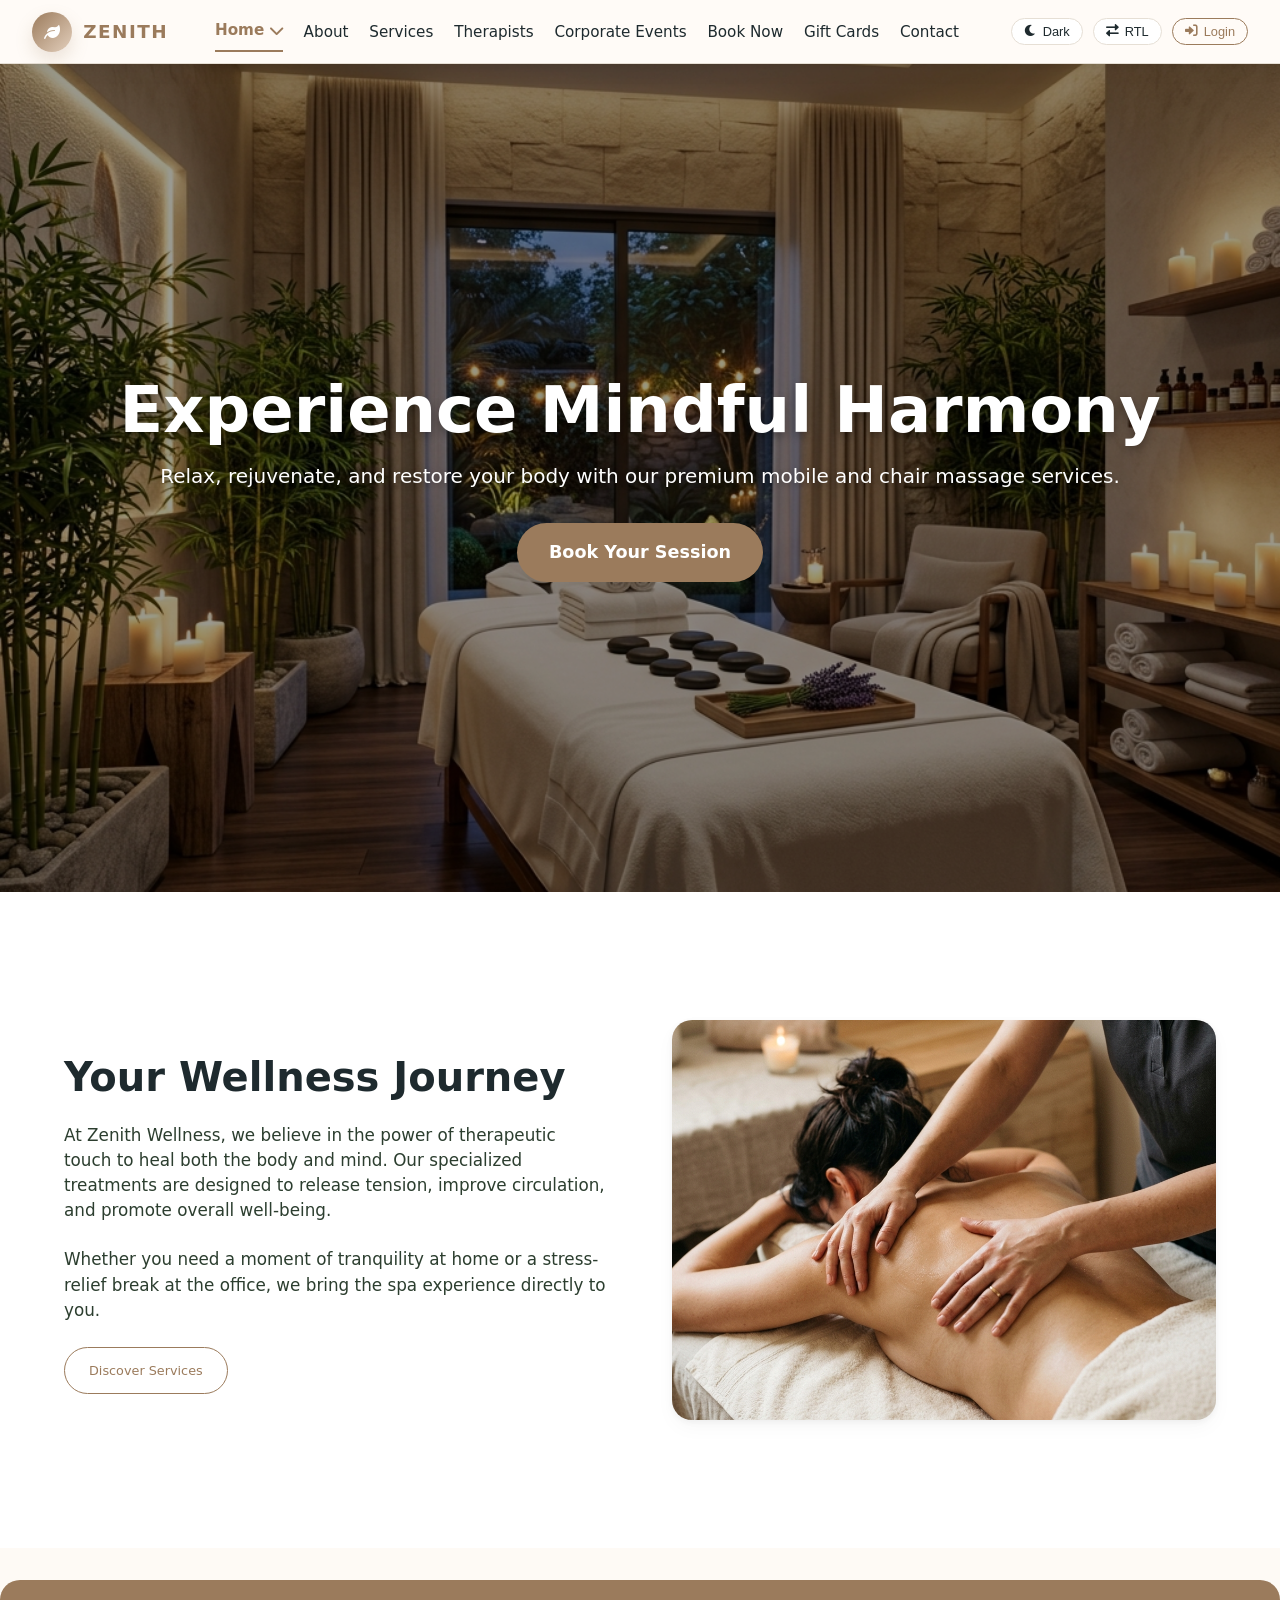
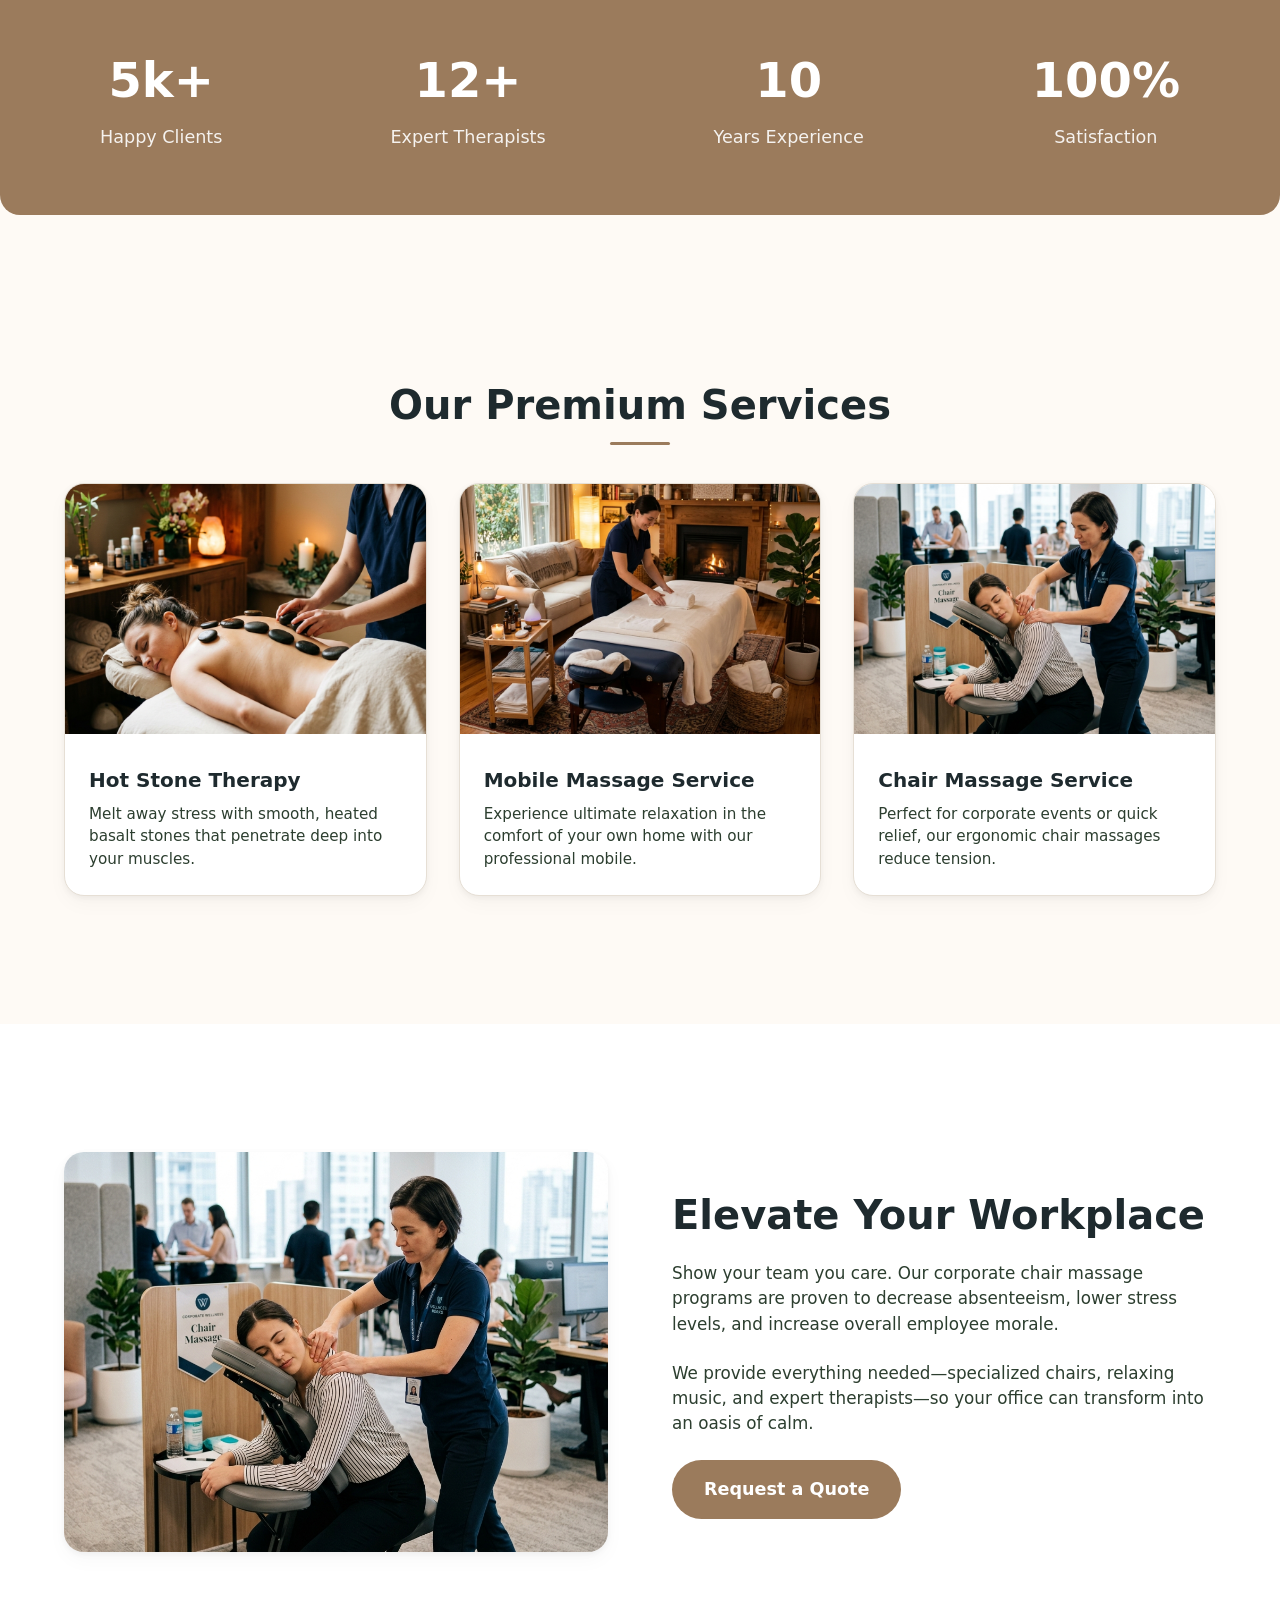
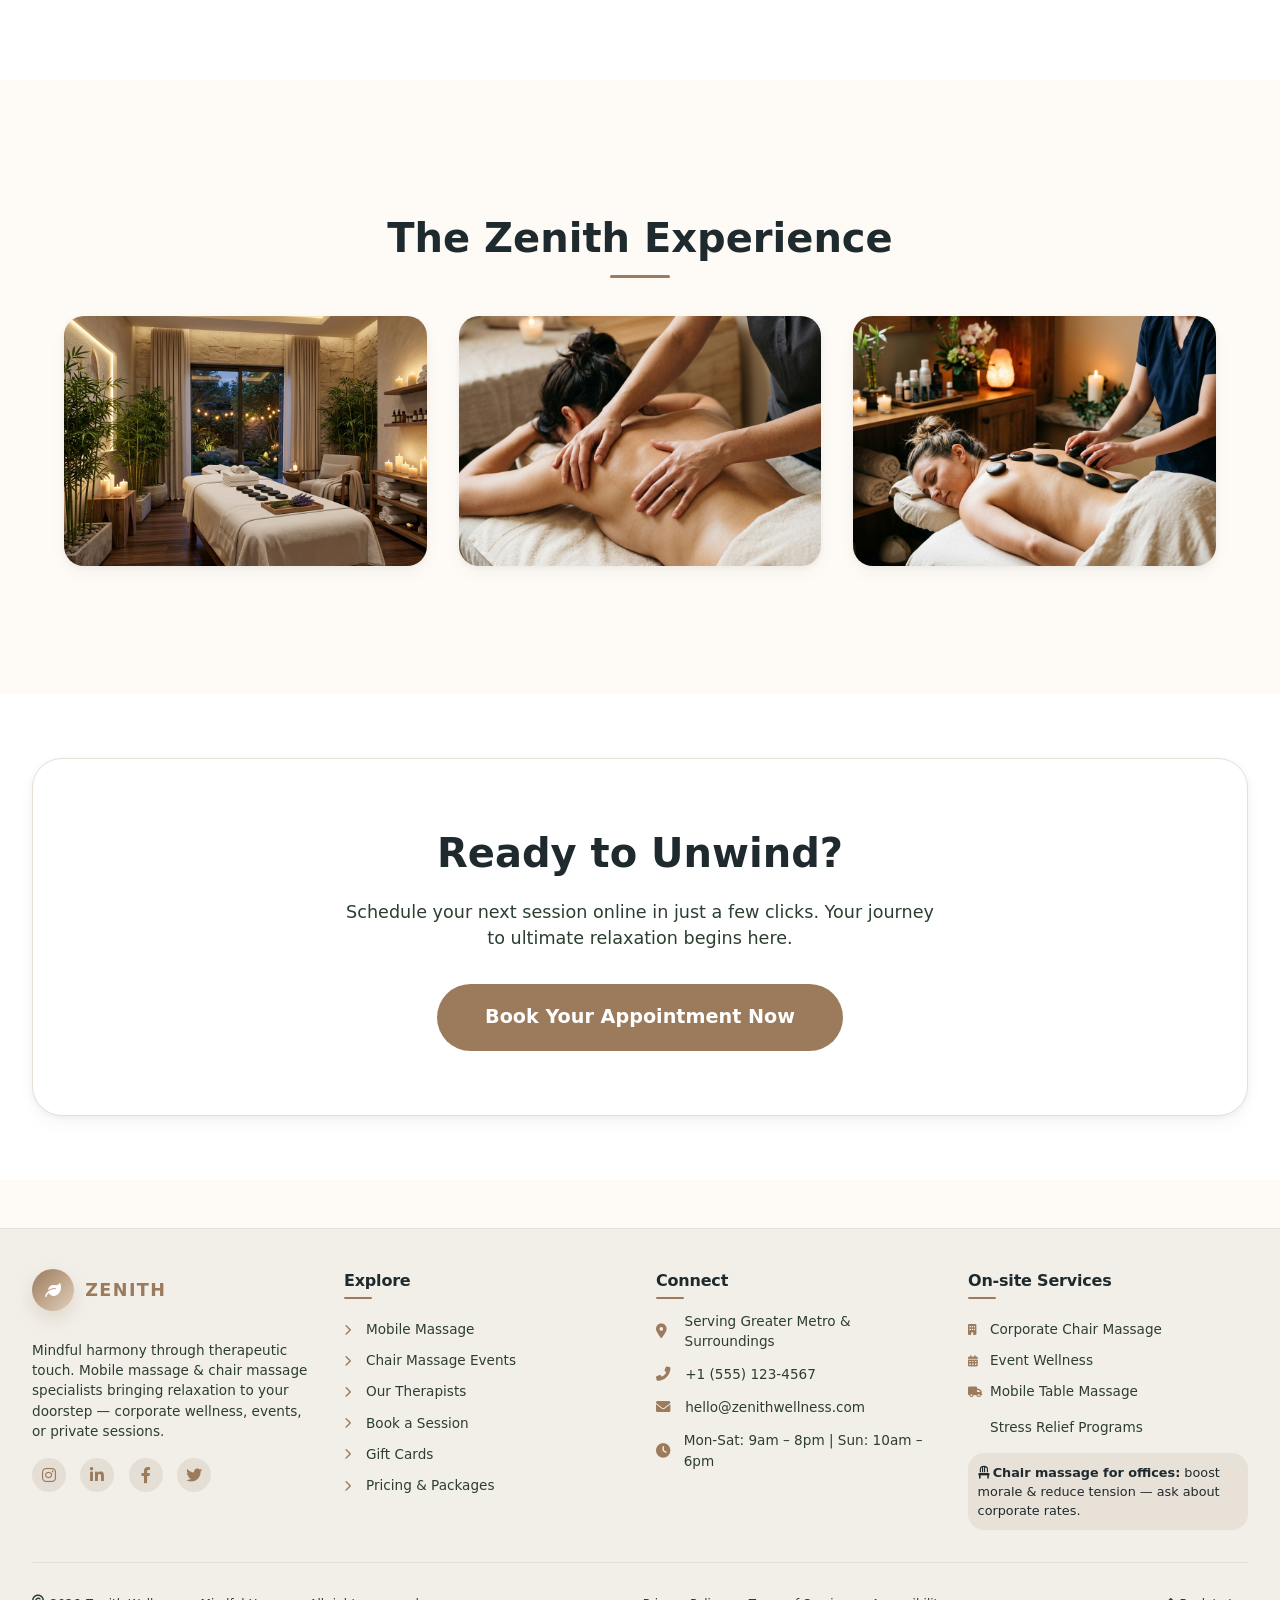
==== index.html @ 00523930 "First commit" ====
<!DOCTYPE html>
<html lang="en">
<head>
  <meta charset="UTF-8">
  <meta name="viewport" content="width=device-width, initial-scale=1.0, viewport-fit=cover">
  <title>Zenith Wellness | Mindful Harmony</title>
  <!-- Font Awesome 6 -->
  <link rel="stylesheet" href="fontawesome/fontawesome-free-6.0.0-web/css/all.min.css">
  <style>
    * {
      margin: 0;
      padding: 0;
      box-sizing: border-box;
      transition: background-color 0.2s ease, color 0.2s ease, border-color 0.2s ease;
    }

    /* LIGHT MODE (default) */
    :root {
      --bg-body: #fefaf5;
      --bg-surface: #ffffff;
      --bg-card: #ffffff;
      --text-primary: #1e2a2e;
      --text-secondary: #2c3e2f;
      --accent: #9b7b5c;
      --accent-light: #e3cfbc;
      --border: #e6dfd5;
      --shadow-sm: 0 8px 20px rgba(0, 0, 0, 0.03), 0 2px 6px rgba(0, 0, 0, 0.05);
      --accent-text: #ffffff;
      --navbar-bg: #fffbf7;
      --footer-bg: #f2efe9;
      --link-hover: #7f5e42;
      --active-link: #9b7b5c;
    }

    body.dark-mode {
      --bg-body: #000000;
      --bg-surface: #121212;
      --bg-card: #1e1e1e;
      --text-primary: #ffffff;
      --text-secondary: #cccccc;
      --accent: #e0b68b;
      --accent-light: #8e735b;
      --border: #3e3e3e;
      --accent-text: #121212;
      --navbar-bg: #0a0a0a;
      --footer-bg: #050505;
      --shadow-sm: 0 8px 20px rgba(0, 0, 0, 0.3);
      --link-hover: #f3cd9b;
      --active-link: #e0b68b;
    }

    body {
      font-family: 'Segoe UI', 'Inter', system-ui, -apple-system, BlinkMacSystemFont, sans-serif;
      background-color: var(--bg-body);
      color: var(--text-primary);
      line-height: 1.5;
      scroll-behavior: smooth;
      min-height: 100vh;
      display: flex;
      flex-direction: column;
    }

    /* STICKY NAVBAR - one line flex */
    .navbar {
      position: sticky;
      top: 0;
      z-index: 1000;
      background: var(--navbar-bg);
      box-shadow: var(--shadow-sm);
      border-bottom: 1px solid var(--border);
      padding: 0.7rem 2rem;
    }

    .nav-container {
      display: grid;
      grid-template-columns: auto 1fr auto;
      align-items: center;
      max-width: 1400px;
      margin: 0 auto;
      gap: 1rem;
      position: relative;
    }

    /* Logo area */
    .logo {
      font-size: 1.35rem;
      font-weight: 700;
      letter-spacing: -0.02em;
      color: var(--accent);
      text-decoration: none;
      display: inline-flex;
      align-items: center;
      gap: 0.7rem;
      white-space: nowrap;
      font-family: 'Segoe UI', 'Inter', system-ui, -apple-system, BlinkMacSystemFont, sans-serif;
    }

    .logo-mark {
      width: 40px;
      height: 40px;
      border-radius: 50%;
      display: grid;
      place-items: center;
      background: linear-gradient(135deg, var(--accent) 0%, var(--accent-light) 100%);
      color: var(--accent-text);
      font-size: 1rem;
      font-weight: 700;
      box-shadow: 0 8px 18px rgba(155, 123, 92, 0.2);
      flex-shrink: 0;
    }

    .logo-text {
      font-size: 1.15rem;
      font-weight: 700;
      text-transform: uppercase;
      letter-spacing: 0.08em;
    }

    /* Hamburger button (right side on mobile) */
    .hamburger {
      display: none;
      font-size: 1.8rem;
      background: none;
      border: none;
      cursor: pointer;
      color: var(--text-primary);
      order: 3;
      z-index: 1002;
    }

    /* Desktop navigation wrapper */
    .nav-menu {
      display: contents;
      align-items: center;
      gap: 1.2rem;
    }

    .nav-links {
      display: flex;
      gap: 1.3rem;
      list-style: none;
      align-items: center;
      flex-wrap: nowrap;
      justify-self: center;
    }

    .nav-links li {
      position: relative;
    }

    .nav-links li a {
      text-decoration: none;
      font-weight: 500;
      color: var(--text-primary);
      padding: 0.5rem 0;
      transition: color 0.2s, border-bottom 0.2s;
      font-size: 0.95rem;
      white-space: nowrap;
      position: relative;
    }

    .nav-link.dropdown-toggle {
      display: inline-flex;
      align-items: center;
      gap: 0.35rem;
      cursor: pointer;
    }

    .dropdown-menu {
      position: absolute;
      top: calc(100% + 0.35rem);
      left: 0;
      min-width: 10rem;
      background: var(--bg-surface);
      border: 1px solid var(--border);
      border-radius: 14px;
      box-shadow: var(--shadow-sm);
      padding: 0.45rem;
      display: none;
      flex-direction: column;
      gap: 0.25rem;
      z-index: 1001;
    }

    .dropdown-menu.show {
      display: flex;
    }

    .dropdown-link {
      padding: 0.55rem 0.7rem;
      border-radius: 10px;
      color: var(--text-primary);
      font-size: 0.92rem;
      text-decoration: none;
      transition: background-color 0.2s ease, color 0.2s ease;
    }

    .dropdown-link:hover {
      background: var(--accent-light);
      color: var(--link-hover);
    }

    .nav-links li a:hover {
      color: var(--link-hover);
    }

    .nav-links li a.active {
      color: var(--active-link);
      border-bottom: 2px solid var(--active-link);
      font-weight: 600;
    }

    /* action buttons: Dark mode, RTL, Login (register removed) */
    .action-buttons {
      display: flex;
      align-items: center;
      gap: 10px;
      margin-left: 0.3rem;
      justify-self: end;
    }

    .icon-btn {
      background: var(--bg-surface);
      border: 1px solid var(--border);
      padding: 5px 12px;
      border-radius: 40px;
      cursor: pointer;
      display: inline-flex;
      align-items: center;
      gap: 6px;
      font-weight: 500;
      font-size: 0.8rem;
      color: var(--text-primary);
      transition: all 0.2s;
    }

    .icon-btn:hover {
      background: var(--accent-light);
      border-color: var(--accent);
      color: #1e2a2e;
    }

    .btn-outline {
      background: transparent;
      border: 1px solid var(--accent);
      padding: 5px 12px;
      border-radius: 40px;
      cursor: pointer;
      font-weight: 500;
      color: var(--accent);
      transition: all 0.2s;
      font-size: 0.8rem;
      display: inline-flex;
      align-items: center;
      gap: 6px;
    }

    .btn-outline:hover {
      background: var(--accent);
      color: var(--accent-text);
    }

    main {
      flex: 1;
    }

    /* ========== ENHANCED FOOTER STYLES (same color, font, variables) ========== */
    .site-footer {
      background: var(--footer-bg);
      border-top: 1px solid var(--border);
      margin-top: 3rem;
      font-size: 0.9rem;
    }

    .footer-container {
      max-width: 1300px;
      margin: 0 auto;
      padding: 2.5rem 2rem 1.2rem 2rem;
    }

    .footer-grid {
      display: grid;
      grid-template-columns: repeat(4, 1fr);
      gap: 2rem;
      margin-bottom: 2rem;
      border-bottom: 1px solid var(--border);
      padding-bottom: 2rem;
    }

    /* Brand column (logo identical to navbar) */
    .footer-brand .footer-logo {
      display: inline-flex;
      align-items: center;
      gap: 0.7rem;
      margin-bottom: 1rem;
      text-decoration: none;
    }

    .footer-brand .logo-mark {
      width: 42px;
      height: 42px;
      font-size: 1rem;
    }

    .footer-brand .logo-text {
      font-size: 1.1rem;
      font-weight: 700;
      text-transform: uppercase;
      letter-spacing: 0.08em;
      color: var(--accent);
    }

    .footer-description {
      color: var(--text-secondary);
      font-size: 0.85rem;
      line-height: 1.5;
      margin: 0.8rem 0 1rem 0;
    }

    .footer-heading {
      font-weight: 600;
      font-size: 1rem;
      margin-bottom: 1.1rem;
      letter-spacing: -0.2px;
      color: var(--text-primary);
      position: relative;
      display: inline-block;
    }

    .footer-heading:after {
      content: '';
      position: absolute;
      bottom: -6px;
      left: 0;
      width: 28px;
      height: 2px;
      background: var(--accent);
      border-radius: 2px;
    }

    .footer-links-list {
      list-style: none;
      margin-top: 0.5rem;
    }

    .footer-links-list li {
      margin-bottom: 0.6rem;
    }

    .footer-links-list a {
      color: var(--text-secondary);
      text-decoration: none;
      transition: all 0.2s ease;
      font-size: 0.85rem;
      display: inline-flex;
      align-items: center;
      gap: 6px;
    }

    .footer-links-list a i {
      font-size: 0.7rem;
      width: 1rem;
      color: var(--accent);
    }

    .footer-links-list a:hover {
      color: var(--link-hover);
      transform: translateX(3px);
    }

    .contact-info-item {
      display: flex;
      align-items: center;
      gap: 10px;
      margin-bottom: 0.8rem;
      font-size: 0.85rem;
      color: var(--text-secondary);
    }

    .contact-info-item i {
      width: 1.2rem;
      color: var(--accent);
      font-size: 0.9rem;
    }

    .contact-info-item a {
      color: var(--text-secondary);
      text-decoration: none;
    }

    .contact-info-item a:hover {
      color: var(--link-hover);
      text-decoration: underline;
    }

    .social-links-footer {
      display: flex;
      gap: 0.9rem;
      margin-top: 1rem;
    }

    .social-links-footer a {
      background: rgba(155, 123, 92, 0.15);
      width: 34px;
      height: 34px;
      border-radius: 50%;
      display: inline-flex;
      align-items: center;
      justify-content: center;
      color: var(--accent);
      font-size: 1rem;
      transition: all 0.25s;
      text-decoration: none;
    }

    .social-links-footer a:hover {
      background: var(--accent);
      color: var(--accent-text);
      transform: translateY(-2px);
    }

    .footer-bottom {
      display: flex;
      flex-wrap: wrap;
      justify-content: space-between;
      align-items: center;
      gap: 1rem;
      font-size: 0.75rem;
      color: var(--text-secondary);
    }

    .footer-bottom .copyright {
      display: flex;
      gap: 5px;
      flex-wrap: wrap;
    }

    .footer-bottom .legal-links {
      display: flex;
      gap: 1.5rem;
    }

    .footer-bottom .legal-links a {
      color: var(--text-secondary);
      text-decoration: none;
    }

    .footer-bottom .legal-links a:hover {
      color: var(--link-hover);
      text-decoration: underline;
    }

    /* responsive */
    @media (max-width: 992px) {
      .footer-grid {
        grid-template-columns: repeat(2, 1fr);
        gap: 1.8rem;
      }
    }
    @media (max-width: 640px) {
      .footer-container {
        padding: 2rem 1.2rem 1rem;
      }
      .footer-grid {
        grid-template-columns: 1fr;
        gap: 2rem;
      }
      .footer-bottom {
        flex-direction: column;
        text-align: center;
        justify-content: center;
      }
      .legal-links {
        justify-content: center;
      }
    }

    /* RTL adjustments */
    html[dir="rtl"] .footer-heading:after {
      left: auto;
      right: 0;
    }
    html[dir="rtl"] .footer-links-list a i {
      transform: scaleX(-1);
    }
    html[dir="rtl"] .footer-links-list a:hover {
      transform: translateX(-3px);
    }

    /* Mobile navbar remains untouched */
    @media (max-width: 1024px) {
      .navbar {
        padding: 0.7rem 1.2rem;
      }
      .nav-container {
        display: flex;
        justify-content: space-between;
        flex-wrap: nowrap;
      }
      .hamburger {
        display: block;
      }
      .dropdown-menu {
        position: static;
        margin-top: 0.35rem;
        box-shadow: none;
        border-radius: 12px;
      }
      .nav-menu {
        display: flex;
        position: fixed;
        top: 72px;
        right: -100%;
        width: 78%;
        max-width: 340px;
        height: calc(100vh - 72px);
        background: var(--navbar-bg);
        backdrop-filter: blur(8px);
        flex-direction: column;
        align-items: stretch;
        justify-content: flex-start;
        padding: 2rem 1.8rem;
        transition: right 0.3s cubic-bezier(0.2, 0.9, 0.4, 1.1);
        box-shadow: -8px 0 28px rgba(0, 0, 0, 0.25);
        z-index: 999;
        border-left: 1px solid var(--border);
        gap: 2rem;
        overflow-y: auto;
      }
      .nav-menu.active {
        right: 0;
      }
      .nav-links {
        flex-direction: column;
        align-items: flex-start;
        width: 100%;
        gap: 1.4rem;
      }
      .nav-links li {
        width: 100%;
      }
      .nav-links li a {
        white-space: normal;
        font-size: 1.1rem;
        display: block;
        width: 100%;
        padding: 0.3rem 0;
      }
      .action-buttons {
        flex-direction: column;
        align-items: stretch;
        width: 100%;
        gap: 12px;
        margin-left: 0;
      }
      .action-buttons .icon-btn,
      .action-buttons .btn-outline {
        justify-content: center;
        width: 100%;
        text-align: center;
      }
    }

    /* Sections Common */
    .section {
      padding: 6rem 2rem;
      max-width: 1400px;
      margin: 0 auto;
    }
    .section-title {
      font-size: 2.5rem;
      font-weight: 700;
      color: var(--text-primary);
      text-align: center;
      margin-bottom: 3rem;
      position: relative;
    }
    .section-title::after {
      content: '';
      position: absolute;
      bottom: -10px;
      left: 50%;
      transform: translateX(-50%);
      width: 60px;
      height: 3px;
      background: var(--accent);
      border-radius: 3px;
    }
    .section-bg {
      background: var(--bg-surface);
    }
    .section-bg-alt {
      background: var(--bg-body);
    }

    /* Hero Section */
    .hero {
      position: relative;
      min-height: calc(100vh - 72px);
      display: flex;
      align-items: center;
      justify-content: center;
      background: url('images/new_hero_bg.png') center/cover no-repeat;
      text-align: center;
      padding: 2rem;
      color: #fff;
    }
    .hero::before {
      content: '';
      position: absolute;
      top: 0; left: 0; right: 0; bottom: 0;
      background: rgba(0, 0, 0, 0.4);
    }
    .hero-content {
      position: relative;
      z-index: 1;
      max-width: 800px;
    }
    .hero-title {
      font-size: 4rem;
      font-weight: 800;
      margin-bottom: 1rem;
      line-height: 1.1;
      text-shadow: 0 4px 10px rgba(0,0,0,0.3);
    }
    .hero-subtitle {
      font-size: 1.25rem;
      margin-bottom: 2rem;
      font-weight: 400;
      text-shadow: 0 2px 6px rgba(0,0,0,0.3);
    }
    .btn-primary {
      background: var(--accent);
      color: var(--accent-text);
      padding: 1rem 2rem;
      border-radius: 40px;
      font-weight: 600;
      text-decoration: none;
      font-size: 1.1rem;
      transition: all 0.3s;
      border: none;
      cursor: pointer;
      display: inline-block;
    }
    .btn-primary:hover {
      background: var(--link-hover);
      transform: translateY(-3px);
      box-shadow: 0 10px 20px rgba(0,0,0,0.15);
    }

    /* Features Grid */
    .features-grid {
      display: grid;
      grid-template-columns: repeat(auto-fit, minmax(300px, 1fr));
      gap: 2rem;
    }
    .feature-card {
      background: var(--bg-card);
      border: 1px solid var(--border);
      border-radius: 20px;
      overflow: hidden;
      box-shadow: var(--shadow-sm);
      transition: transform 0.3s, box-shadow 0.3s;
    }
    .feature-card:hover {
      transform: translateY(-10px);
      box-shadow: 0 15px 30px rgba(0,0,0,0.1);
    }
    .feature-img {
      width: 100%;
      height: 250px;
      object-fit: cover;
    }
    .feature-content {
      padding: 1.5rem;
    }
    .feature-title {
      font-size: 1.25rem;
      margin-bottom: 0.5rem;
      color: var(--text-primary);
    }
    .feature-desc {
      color: var(--text-secondary);
      font-size: 0.95rem;
    }

    /* Split Section */
    .split-section {
      display: grid;
      grid-template-columns: 1fr 1fr;
      gap: 4rem;
      align-items: center;
    }
    .split-img {
      width: 100%;
      border-radius: 20px;
      box-shadow: var(--shadow-sm);
      object-fit: cover;
      height: 400px;
    }
    .split-text h2 {
      font-size: 2.5rem;
      margin-bottom: 1rem;
    }
    .split-text p {
      color: var(--text-secondary);
      margin-bottom: 1.5rem;
      font-size: 1.05rem;
    }

    /* Stats Section */
    .stats-container {
      display: flex;
      justify-content: space-around;
      flex-wrap: wrap;
      gap: 2rem;
      text-align: center;
      padding: 4rem 2rem;
      background: var(--accent);
      color: var(--accent-text);
      border-radius: 20px;
      margin: 2rem auto;
      max-width: 1400px;
    }
    .stat-item h3 {
      font-size: 3rem;
      margin-bottom: 0.5rem;
    }
    .stat-item p {
      font-size: 1.1rem;
      opacity: 0.9;
    }

    /* CTA Section */
    .cta-section {
      text-align: center;
      padding: 6rem 2rem;
    }

    @media (max-width: 768px) {
      .split-section {
        grid-template-columns: 1fr;
        gap: 2rem;
      }
      .hero-title {
        font-size: 2.5rem;
      }
    }
  </style>
  <link rel="stylesheet" href="responsive.css">
  <link rel="icon" type="image/svg+xml" href="images/favicon.svg">
</head>
<body>

<header class="navbar" id="mainNavbar">
  <div class="nav-container">
    <a href="#" class="logo" id="logoLink">
      <span class="logo-mark"><i class="fas fa-leaf"></i></span>
      <span class="logo-text">Zenith</span>
    </a>
    <button class="hamburger" id="hamburgerBtn" aria-label="Menu">
      <i class="fas fa-bars"></i>
    </button>
    <div class="nav-menu" id="navMenu">
      <ul class="nav-links" id="navLinks">
        <li>
          <a href="index.html" class="nav-link dropdown-toggle" id="homeDropdownToggle" aria-expanded="false">
            Home <i class="fas fa-chevron-down"></i>
          </a>
          <div class="dropdown-menu" id="homeDropdownMenu">
            <a href="index.html" class="dropdown-link">Home 1</a>
            <a href="home2.html" class="dropdown-link">Home 2</a>
          </div>
        </li>
        <li><a href="about.html" class="nav-link">About</a></li>
        <li><a href="services.html" class="nav-link">Services</a></li>
        <li><a href="therapists.html" class="nav-link">Therapists</a></li>
        <li><a href="corporate events.html" class="nav-link">Corporate Events</a></li>
        <li><a href="book now.html" class="nav-link">Book Now</a></li>
        <li><a href="gift card.html" class="nav-link">Gift Cards</a></li>
        <li><a href="contact.html" class="nav-link">Contact</a></li>
      </ul>
      <div class="action-buttons">
        <button class="icon-btn" id="darkModeToggle"><i class="fas fa-moon"></i> <span>Dark</span></button>
        <button class="icon-btn" id="rtlToggleBtn"><i class="fas fa-exchange-alt"></i> RTL</button>
        <button class="btn-outline" id="loginBtn" onclick="window.location.href='login.html'"><i class="fas fa-sign-in-alt"></i> Login</button>
      </div>
    </div>
  </div>
</header>

<main>
  <!-- 1. Hero Section (Full Screen) -->
  <section id="home" class="hero">
    <div class="hero-content">
      <h1 class="hero-title">Experience Mindful Harmony</h1>
      <p class="hero-subtitle">Relax, rejuvenate, and restore your body with our premium mobile and chair massage services.</p>
      <a href="book now.html" class="btn-primary">Book Your Session</a>
    </div>
  </section>

  <!-- 2. About Section (Split Layout) -->
  <section id="about" class="section-bg">
    <div class="section split-section">
      <div class="split-text">
        <h2>Your Wellness Journey</h2>
        <p>At Zenith Wellness, we believe in the power of therapeutic touch to heal both the body and mind. Our specialized treatments are designed to release tension, improve circulation, and promote overall well-being.</p>
        <p>Whether you need a moment of tranquility at home or a stress-relief break at the office, we bring the spa experience directly to you.</p>
        <a href="services.html" class="btn-outline" style="padding: 0.8rem 1.5rem; text-decoration: none;">Discover Services</a>
      </div>
      <img src="images/about_img.png" alt="Relaxing Massage" class="split-img">
    </div>
  </section>

  <!-- 3. Stats Section -->
  <section class="stats-container">
    <div class="stat-item">
      <h3>5k+</h3>
      <p>Happy Clients</p>
    </div>
    <div class="stat-item">
      <h3>12+</h3>
      <p>Expert Therapists</p>
    </div>
    <div class="stat-item">
      <h3>10</h3>
      <p>Years Experience</p>
    </div>
    <div class="stat-item">
      <h3>100%</h3>
      <p>Satisfaction</p>
    </div>
  </section>

  <!-- 4. Services Section (Grid) -->
  <section id="services" class="section-bg-alt">
    <div class="section">
      <h2 class="section-title">Our Premium Services</h2>
      <div class="features-grid">
        <div class="feature-card">
          <img src="images/service_one.png" alt="Hot Stone Massage" class="feature-img">
          <div class="feature-content">
            <h3 class="feature-title">Hot Stone Therapy</h3>
            <p class="feature-desc">Melt away stress with smooth, heated basalt stones that penetrate deep into your muscles.</p>
          </div>
        </div>
        <div class="feature-card">
          <img src="images/mobile_massage.png" alt="Mobile Massage Service" class="feature-img">
          <div class="feature-content">
            <h3 class="feature-title">Mobile Massage Service</h3>
            <p class="feature-desc">Experience ultimate relaxation in the comfort of your own home with our professional mobile.</p>
          </div>
        </div>
        <div class="feature-card">
          <img src="images/service_two.png" alt="Chair Massage Service" class="feature-img">
          <div class="feature-content">
            <h3 class="feature-title">Chair Massage Service</h3>
            <p class="feature-desc">Perfect for corporate events or quick relief, our ergonomic chair massages reduce tension.</p>
          </div>
        </div>
      
        </div>
      </div>
  
  </section>

  <!-- 5. Corporate Events (Split Layout Alternate) -->
  <section id="corporate" class="section-bg">
    <div class="section split-section">
      <img src="images/service_two.png" alt="Corporate Chair Massage" class="split-img">
      <div class="split-text">
        <h2>Elevate Your Workplace</h2>
        <p>Show your team you care. Our corporate chair massage programs are proven to decrease absenteeism, lower stress levels, and increase overall employee morale.</p>
        <p>We provide everything needed—specialized chairs, relaxing music, and expert therapists—so your office can transform into an oasis of calm.</p>
        <a href="contact.html" class="btn-primary">Request a Quote</a>
      </div>
    </div>
  </section>

  <!-- 6. Gallery / Atmosphere Section -->
  <section id="gallery" class="section-bg-alt">
    <div class="section">
      <h2 class="section-title">The Zenith Experience</h2>
      <div class="features-grid">
        <img src="images/new_hero_bg.png" alt="Spa Environment" class="feature-img" style="border-radius: 20px; box-shadow: var(--shadow-sm);">
        <img src="images/about_img.png" alt="Massage Details" class="feature-img" style="border-radius: 20px; box-shadow: var(--shadow-sm);">
        <img src="images/service_one.png" alt="Therapy Stones" class="feature-img" style="border-radius: 20px; box-shadow: var(--shadow-sm);">
      </div>
    </div>
  </section>

  <!-- 7. Call To Action (Booking) -->
  <section id="booknow" class="cta-section section-bg">
    <div class="section" style="background: var(--bg-card); border-radius: 30px; box-shadow: var(--shadow-sm); border: 1px solid var(--border);">
      <h2 style="font-size: 2.5rem; margin-bottom: 1rem;">Ready to Unwind?</h2>
      <p style="color: var(--text-secondary); margin-bottom: 2rem; font-size: 1.1rem; max-width: 600px; margin-left: auto; margin-right: auto;">Schedule your next session online in just a few clicks. Your journey to ultimate relaxation begins here.</p>
      <a href="contact.html" class="btn-primary" style="padding: 1.2rem 3rem; font-size: 1.2rem;">Book Your Appointment Now</a>
    </div>
  </section>
</main>

<!-- ========== ENHANCED FOOTER SAME COLOR, FONT, NAVBAR LOGO INCLUDED ========== -->
<footer class="site-footer">
  <div class="footer-container">
    <div class="footer-grid">
      <!-- Column 1: Brand + Logo (identical to navbar) -->
      <div class="footer-brand">
        <a href="#" class="footer-logo" id="footerLogoLink">
          <span class="logo-mark"><i class="fas fa-leaf"></i></span>
          <span class="logo-text">Zenith</span>
        </a>
        <p class="footer-description">
          Mindful harmony through therapeutic touch. Mobile massage & chair massage specialists bringing relaxation to your doorstep — corporate wellness, events, or private sessions.
        </p>
        <div class="social-links-footer">
          <a href="#" aria-label="Instagram"><i class="fab fa-instagram"></i></a>
          <a href="#" aria-label="LinkedIn"><i class="fab fa-linkedin-in"></i></a>
          <a href="#" aria-label="Facebook"><i class="fab fa-facebook-f"></i></a>
          <a href="#" aria-label="X"><i class="fab fa-twitter"></i></a>
        </div>
      </div>

      <!-- Column 2: Quick Links (wellness & massage) -->
      <div>
        <h4 class="footer-heading">Explore</h4>
        <ul class="footer-links-list">
          <li><a href="services.html"><i class="fas fa-chevron-right"></i> Mobile Massage</a></li>
          <li><a href="corporate events.html"><i class="fas fa-chevron-right"></i> Chair Massage Events</a></li>
          <li><a href="therapists.html"><i class="fas fa-chevron-right"></i> Our Therapists</a></li>
          <li><a href="book now.html"><i class="fas fa-chevron-right"></i> Book a Session</a></li>
          <li><a href="gift card.html"><i class="fas fa-chevron-right"></i> Gift Cards</a></li>
          <li><a href="#pricing"><i class="fas fa-chevron-right"></i> Pricing & Packages</a></li>
        </ul>
      </div>

      <!-- Column 3: Contact & Support -->
      <div>
        <h4 class="footer-heading">Connect</h4>
        <div class="contact-info-item">
          <i class="fas fa-map-marker-alt"></i>
          <span>Serving Greater Metro & Surroundings</span>
        </div>
        <div class="contact-info-item">
          <i class="fas fa-phone-alt"></i>
          <a href="tel:+15551234567">+1 (555) 123-4567</a>
        </div>
        <div class="contact-info-item">
          <i class="fas fa-envelope"></i>
          <a href="mailto:hello@zenithwellness.com">hello@zenithwellness.com</a>
        </div>
        <div class="contact-info-item">
          <i class="fas fa-clock"></i>
          <span>Mon-Sat: 9am – 8pm | Sun: 10am – 6pm</span>
        </div>
      </div>

      <!-- Column 4: Corporate & Chair Massage Spotlight -->
      <div>
        <h4 class="footer-heading">On-site Services</h4>
        <ul class="footer-links-list">
          <li><a href="corporate events.html"><i class="fas fa-building"></i> Corporate Chair Massage</a></li>
          <li><a href="#events"><i class="fas fa-calendar-alt"></i> Event Wellness</a></li>
          <li><a href="#mobile"><i class="fas fa-truck"></i> Mobile Table Massage</a></li>
          <li><a href="#wellness"><i class="fas fa-hand-spa"></i> Stress Relief Programs</a></li>
        </ul>
        <div style="margin-top: 1rem; background: rgba(155, 123, 92, 0.12); padding: 0.6rem; border-radius: 16px; font-size: 0.8rem;">
          <i class="fas fa-chair"></i> <strong>Chair massage for offices:</strong> boost morale & reduce tension — ask about corporate rates.
        </div>
      </div>
    </div>

    <div class="footer-bottom">
      <div class="copyright">
        <i class="far fa-copyright"></i> <span id="currentYear"></span> Zenith Wellness — Mindful Harmony. All rights reserved.
      </div>
      <div class="legal-links">
        <a href="#">Privacy Policy</a>
        <a href="#">Terms of Service</a>
        <a href="#">Accessibility</a>
      </div>
      <div class="back-to-top">
        <a href="#" style="color: var(--text-secondary); text-decoration: none; display: inline-flex; align-items: center; gap: 5px;">
          <i class="fas fa-arrow-up"></i> Back to top
        </a>
      </div>
    </div>
  </div>
</footer>

<script>
  (function() {
    // DOM elements
    const hamburger = document.getElementById('hamburgerBtn');
    const navMenu = document.getElementById('navMenu');
    const navLinks = document.querySelectorAll('.nav-link');
    const homeDropdownToggle = document.getElementById('homeDropdownToggle');
    const homeDropdownMenu = document.getElementById('homeDropdownMenu');
    const dropdownLinks = document.querySelectorAll('.dropdown-link');
    const darkToggle = document.getElementById('darkModeToggle');
    const rtlToggle = document.getElementById('rtlToggleBtn');
    const loginBtn = document.getElementById('loginBtn');
    const logoLink = document.getElementById('logoLink');
    const footerLogoLink = document.getElementById('footerLogoLink');

    // Helper: close mobile menu (right side)
    function closeMobileMenu() {
      if (window.innerWidth <= 1024 && navMenu.classList.contains('active')) {
        navMenu.classList.remove('active');
      }
    }

    function closeHomeDropdown() {
      if (homeDropdownMenu) {
        homeDropdownMenu.classList.remove('show');
      }
      if (homeDropdownToggle) {
        homeDropdownToggle.setAttribute('aria-expanded', 'false');
      }
    }

    // Smooth scroll for all internal links (including footer links)
    const allInternalLinks = document.querySelectorAll('a[href^="#"]');
    allInternalLinks.forEach(link => {
      link.addEventListener('click', (e) => {
        const href = link.getAttribute('href');
        if (href && href !== "#" && href.startsWith('#')) {
          e.preventDefault();
          const targetId = href.substring(1);
          const targetElem = document.getElementById(targetId);
          if (targetElem) {
            targetElem.scrollIntoView({ behavior: 'smooth', block: 'start' });
            closeMobileMenu();
            closeHomeDropdown();
          }
        }
      });
    });

    // Logo clicks scroll to top
    if (logoLink) {
      logoLink.addEventListener('click', (e) => {
        e.preventDefault();
        window.scrollTo({ top: 0, behavior: 'smooth' });
        closeMobileMenu();
        navLinks.forEach(link => link.classList.remove('active'));
      });
    }
    if (footerLogoLink) {
      footerLogoLink.addEventListener('click', (e) => {
        e.preventDefault();
        window.scrollTo({ top: 0, behavior: 'smooth' });
      });
    }

    // Home dropdown toggle
    if (homeDropdownToggle) {
      homeDropdownToggle.addEventListener('click', (e) => {
        e.preventDefault();
        const isOpen = homeDropdownMenu.classList.toggle('show');
        homeDropdownToggle.setAttribute('aria-expanded', String(isOpen));
      });
    }

    // Close dropdown when clicking outside
    document.addEventListener('click', (e) => {
      if (homeDropdownMenu && !homeDropdownMenu.contains(e.target) && !homeDropdownToggle.contains(e.target)) {
        closeHomeDropdown();
      }
      if (window.innerWidth <= 1024 && navMenu.classList.contains('active') && !navMenu.contains(e.target) && !hamburger.contains(e.target)) {
        navMenu.classList.remove('active');
      }
    });

    // Hamburger menu
    if (hamburger) {
      hamburger.addEventListener('click', (e) => {
        e.stopPropagation();
        navMenu.classList.toggle('active');
      });
    }

    // Dark mode
    const isDark = localStorage.getItem('darkMode') === 'enabled';
    if (isDark) {
      document.body.classList.add('dark-mode');
      updateDarkButton(true);
    } else {
      updateDarkButton(false);
    }
    function updateDarkButton(darkActive) {
      if (!darkToggle) return;
      const icon = darkToggle.querySelector('i');
      const span = darkToggle.querySelector('span');
      if (darkActive) {
        icon.className = 'fas fa-sun';
        span.innerText = 'Light';
      } else {
        icon.className = 'fas fa-moon';
        span.innerText = 'Dark';
      }
    }
    if (darkToggle) {
      darkToggle.addEventListener('click', () => {
        const nowDark = document.body.classList.toggle('dark-mode');
        localStorage.setItem('darkMode', nowDark ? 'enabled' : 'disabled');
        updateDarkButton(nowDark);
      });
    }

    // RTL functionality
    let isRTL = localStorage.getItem('rtlMode') === 'enabled';
    function applyRTL(rtlActive) {
      if (rtlActive) {
        document.documentElement.setAttribute('dir', 'rtl');
        if (rtlToggle) rtlToggle.innerHTML = '<i class="fas fa-exchange-alt"></i> LTR';
      } else {
        document.documentElement.setAttribute('dir', 'ltr');
        if (rtlToggle) rtlToggle.innerHTML = '<i class="fas fa-exchange-alt"></i> RTL';
      }
      localStorage.setItem('rtlMode', rtlActive ? 'enabled' : 'disabled');
    }
    applyRTL(isRTL);
    if (rtlToggle) {
      rtlToggle.addEventListener('click', () => {
        isRTL = !isRTL;
        applyRTL(isRTL);
      });
    }

    // Login button demo
    

    // Set current year in footer
    const yearSpan = document.getElementById('currentYear');
    if (yearSpan) yearSpan.textContent = new Date().getFullYear();

    // Back to top smooth
    const backToTop = document.querySelector('.back-to-top a');
    if (backToTop) {
      backToTop.addEventListener('click', (e) => {
        e.preventDefault();
        window.scrollTo({ top: 0, behavior: 'smooth' });
      });
    }
  })();
</script>

<script>
    // --- Added for dynamic active state ---
    const currentPath = decodeURIComponent(window.location.pathname.split('/').pop()) || 'index.html';
    document.querySelectorAll('.nav-link, .dropdown-link').forEach(link => {
      const href = link.getAttribute('href');
      if (href && href !== '#' && href.includes(currentPath)) {
        link.classList.add('active');
        const parentLi = link.closest('li');
        if (parentLi) {
          const toggle = parentLi.querySelector('.dropdown-toggle');
          if (toggle) toggle.classList.add('active');
        }
      } else {
        link.classList.remove('active');
      }
    });
    // --- End dynamic active state ---
</script>
</body>
</html>
---- responsive.css ----
/* Global Reset for Responsiveness */
html, body {
  overflow-x: clip !important;
  max-width: 100%;
  box-sizing: border-box;
}

*, *::before, *::after {
  box-sizing: inherit;
}

img, video, iframe, canvas, svg {
  max-width: 100% !important;
  height: auto;
}

/* Ensure text stays inside containers */
p, h1, h2, h3, h4, h5, h6, span, a, div, li {
  max-width: 100%;
  word-wrap: break-word;
  overflow-wrap: break-word;
}

/* Base Responsive Typography and Spacing */
section, .section {
  padding: 4rem 2rem !important; /* Equal responsive padding */
  max-width: 100vw;
}

/* Prevent overlapping / Ensure flex wraps properly on smaller screens */
.nav-container, .hero-content, .container, .footer-container {
  max-width: 100%;
}

/* Button sizing */
.btn, .btn-primary, .btn-outline, .icon-btn, .price-book-btn {
  max-width: 100%;
  white-space: normal;
  text-align: center;
  word-wrap: break-word;
}

/* Make sure the navbar menu behaves correctly */
.nav-menu.active {
  overflow-y: auto;
  max-height: 100vh;
}

/* Breakpoints */

/* 1024px */
@media (max-width: 1024px) {
  section, .section {
    padding: 3.5rem 1.8rem !important;
  }
}

/* 768px */
@media (max-width: 768px) {
  section, .section {
    padding: 3rem 1.5rem !important;
  }
  
  .section-title, .hero-title, h1, h2 {
    font-size: 2.2rem !important;
    line-height: 1.2 !important;
  }
  
  h3 {
    font-size: 1.5rem !important;
  }
  
  /* Cards Stack Vertically */
  .features-grid, .pricing-grid, .testimonial-grid, .techniques-grid, .footer-grid, .split-section, .steps, .stats-container {
    display: flex !important;
    flex-direction: column !important;
    gap: 1.5rem !important;
    width: 100% !important;
  }

  .card, .price-card, .testimonial-card, .technique-card, .step-item, .split-text, .split-img, .stat-item {
    width: 100% !important;
    margin: 0 !important;
    flex: none !important;
  }
  
  .hero-subtitle, .hero p {
    font-size: 1.1rem !important;
  }

  /* Footer fixes */
  .footer-bottom {
    flex-direction: column;
    text-align: center;
    gap: 1rem;
  }
  
  .legal-links {
    justify-content: center;
    flex-wrap: wrap;
  }
}

/* 480px */
@media (max-width: 480px) {
  section, .section {
    padding: 2.5rem 1rem !important;
  }
  
  .section-title, .hero-title, h1, h2 {
    font-size: 1.8rem !important;
  }

  .btn, .btn-primary, .btn-outline {
    width: 100% !important;
    display: block !important;
    margin-bottom: 0.8rem !important;
  }
  
  .btn-group {
    flex-direction: column !important;
    width: 100%;
  }

  .action-buttons {
    flex-direction: column !important;
    width: 100% !important;
  }
}

/* 320px */
@media (max-width: 320px) {
  section, .section {
    padding: 2rem 0.8rem !important;
  }
  
  .hero-title, h1, h2 {
    font-size: 1.5rem !important;
  }
  .section-title {
    font-size: 1.4rem !important;
  }
}

/* RTL Icon Alignment */
html[dir="rtl"] .icon-btn i, 
html[dir="rtl"] .btn i, 
html[dir="rtl"] .footer-links-list a i,
html[dir="rtl"] .contact-info-item i {
  margin-left: 8px;
  margin-right: 0;
}
html[dir="rtl"] .contact-info-item {
  flex-direction: row-reverse;
  justify-content: flex-end;
}
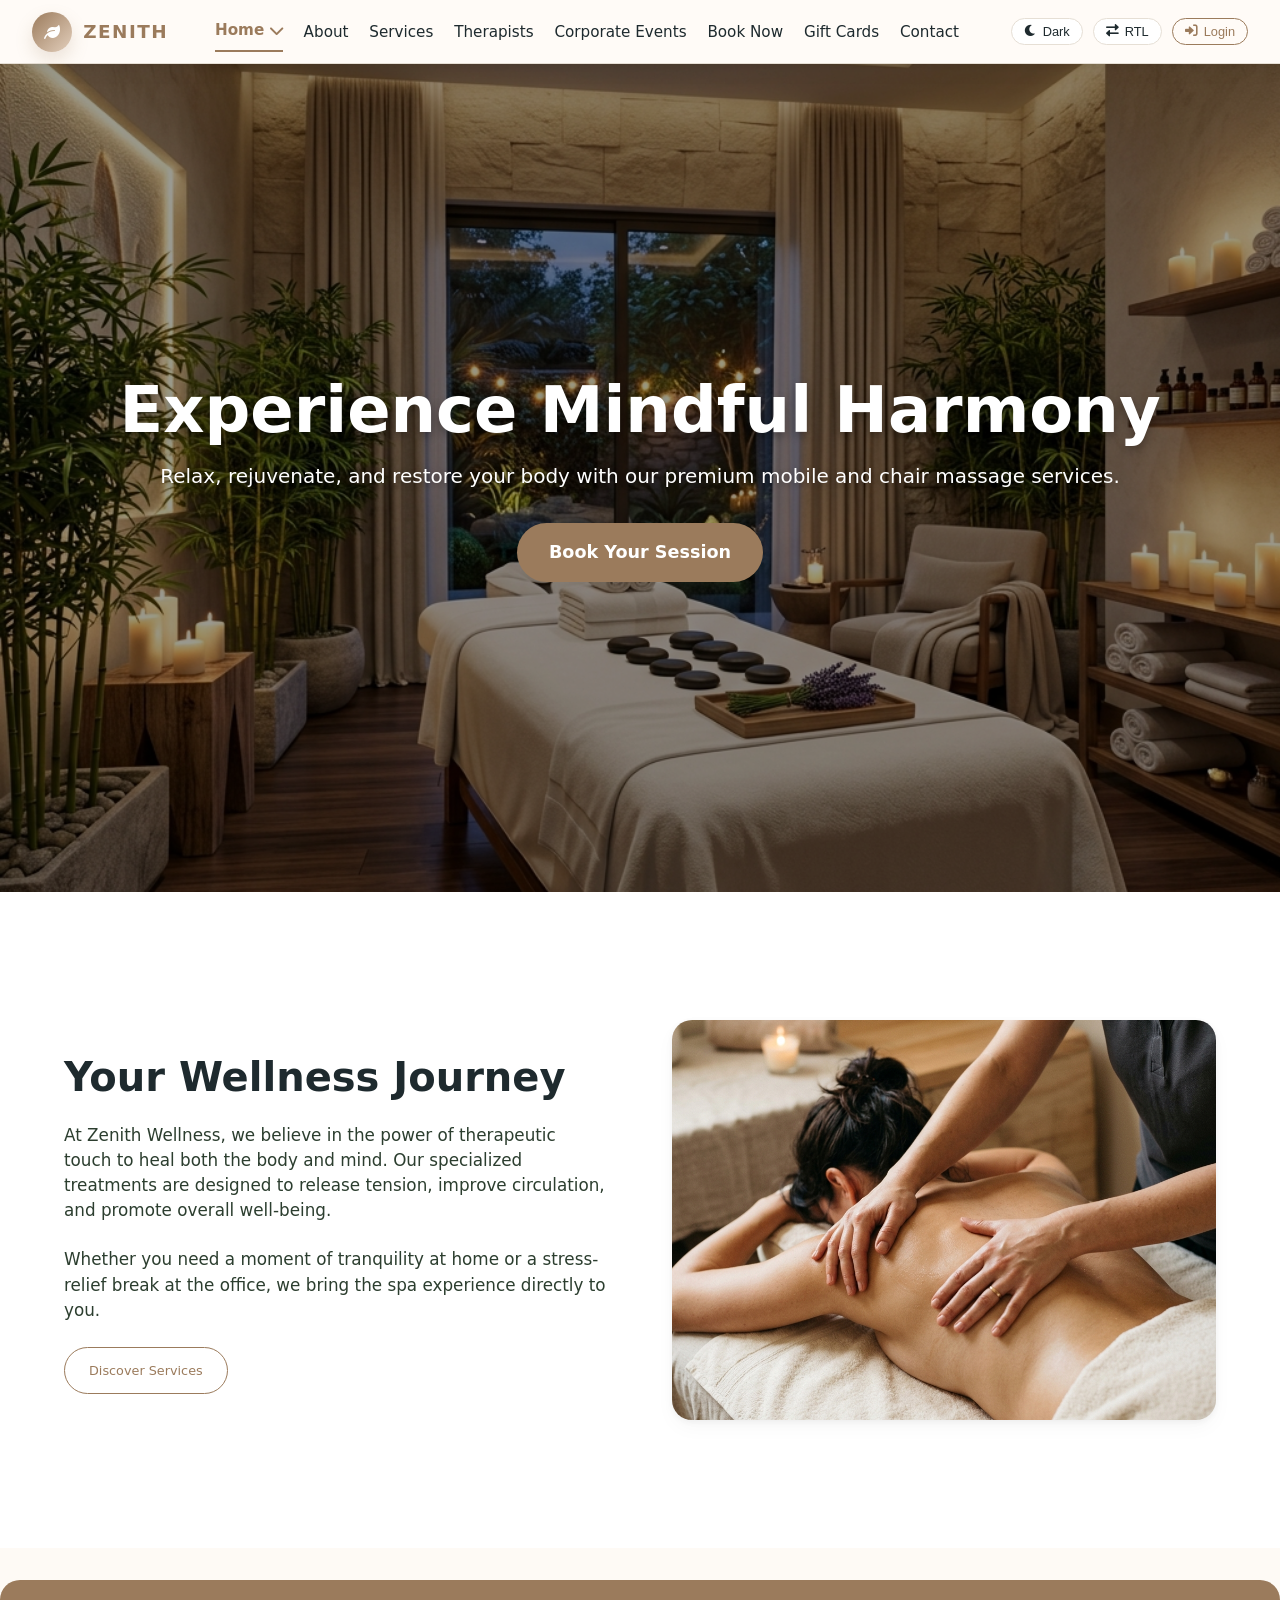
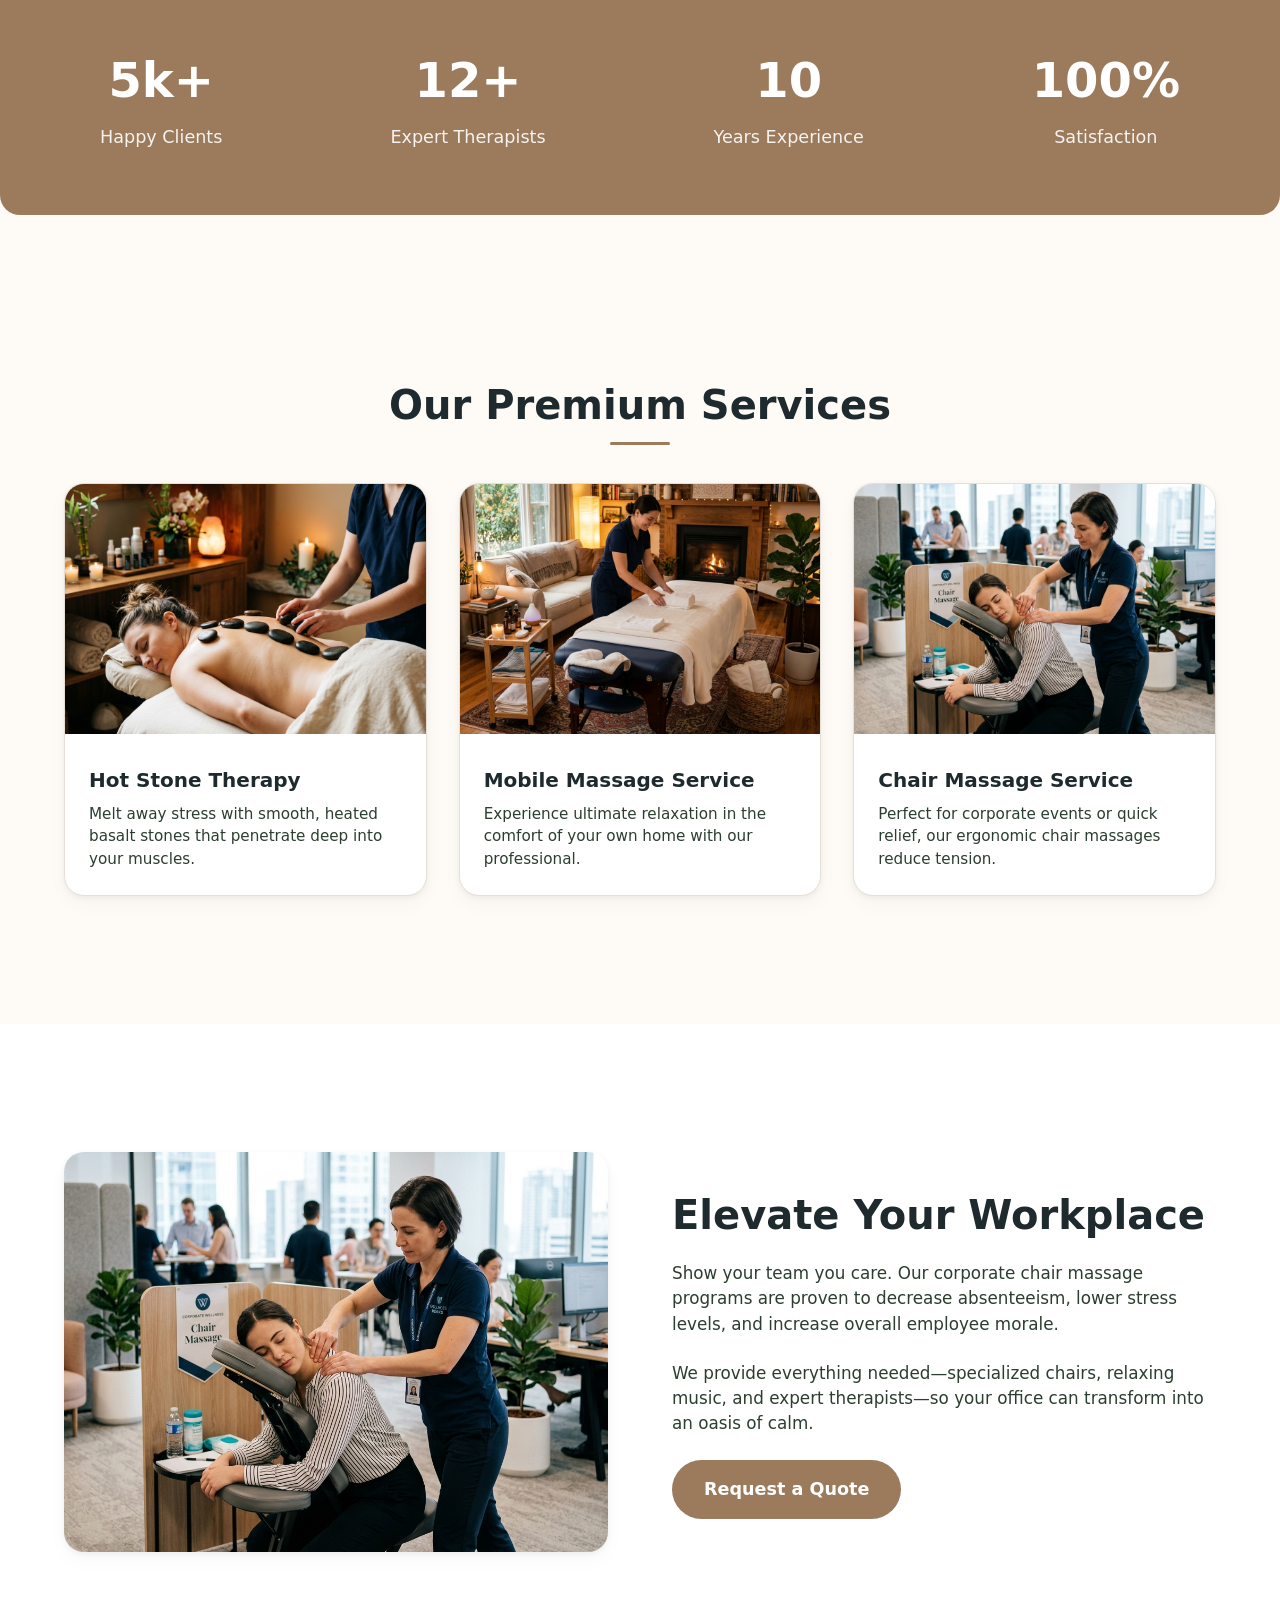
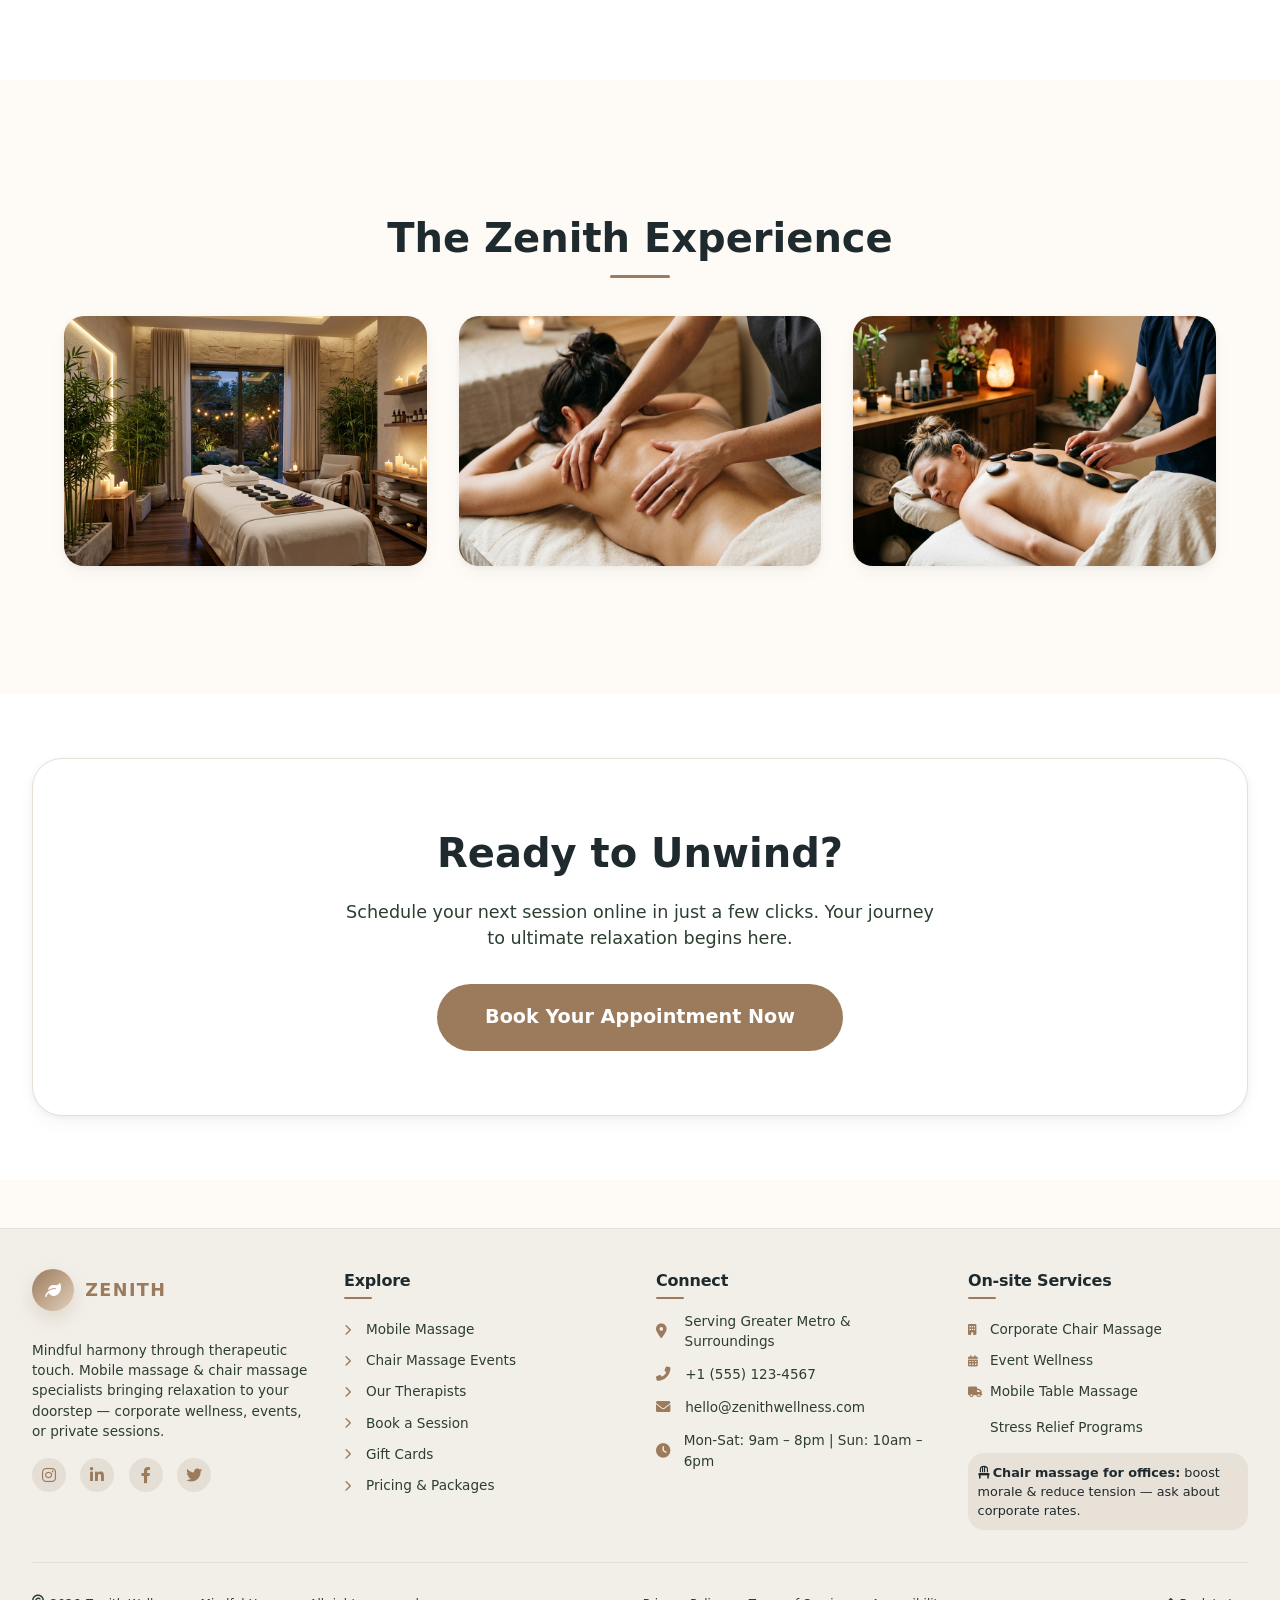
==== commit a965546c: "First commit" ====
--- a/index.html
+++ b/index.html
@@ -848,7 +848,7 @@
           <img src="images/mobile_massage.png" alt="Mobile Massage Service" class="feature-img">
           <div class="feature-content">
             <h3 class="feature-title">Mobile Massage Service</h3>
-            <p class="feature-desc">Experience ultimate relaxation in the comfort of your own home with our professional mobile.</p>
+            <p class="feature-desc">Experience ultimate relaxation in the comfort of your own home with our professional.</p>
           </div>
         </div>
         <div class="feature-card">
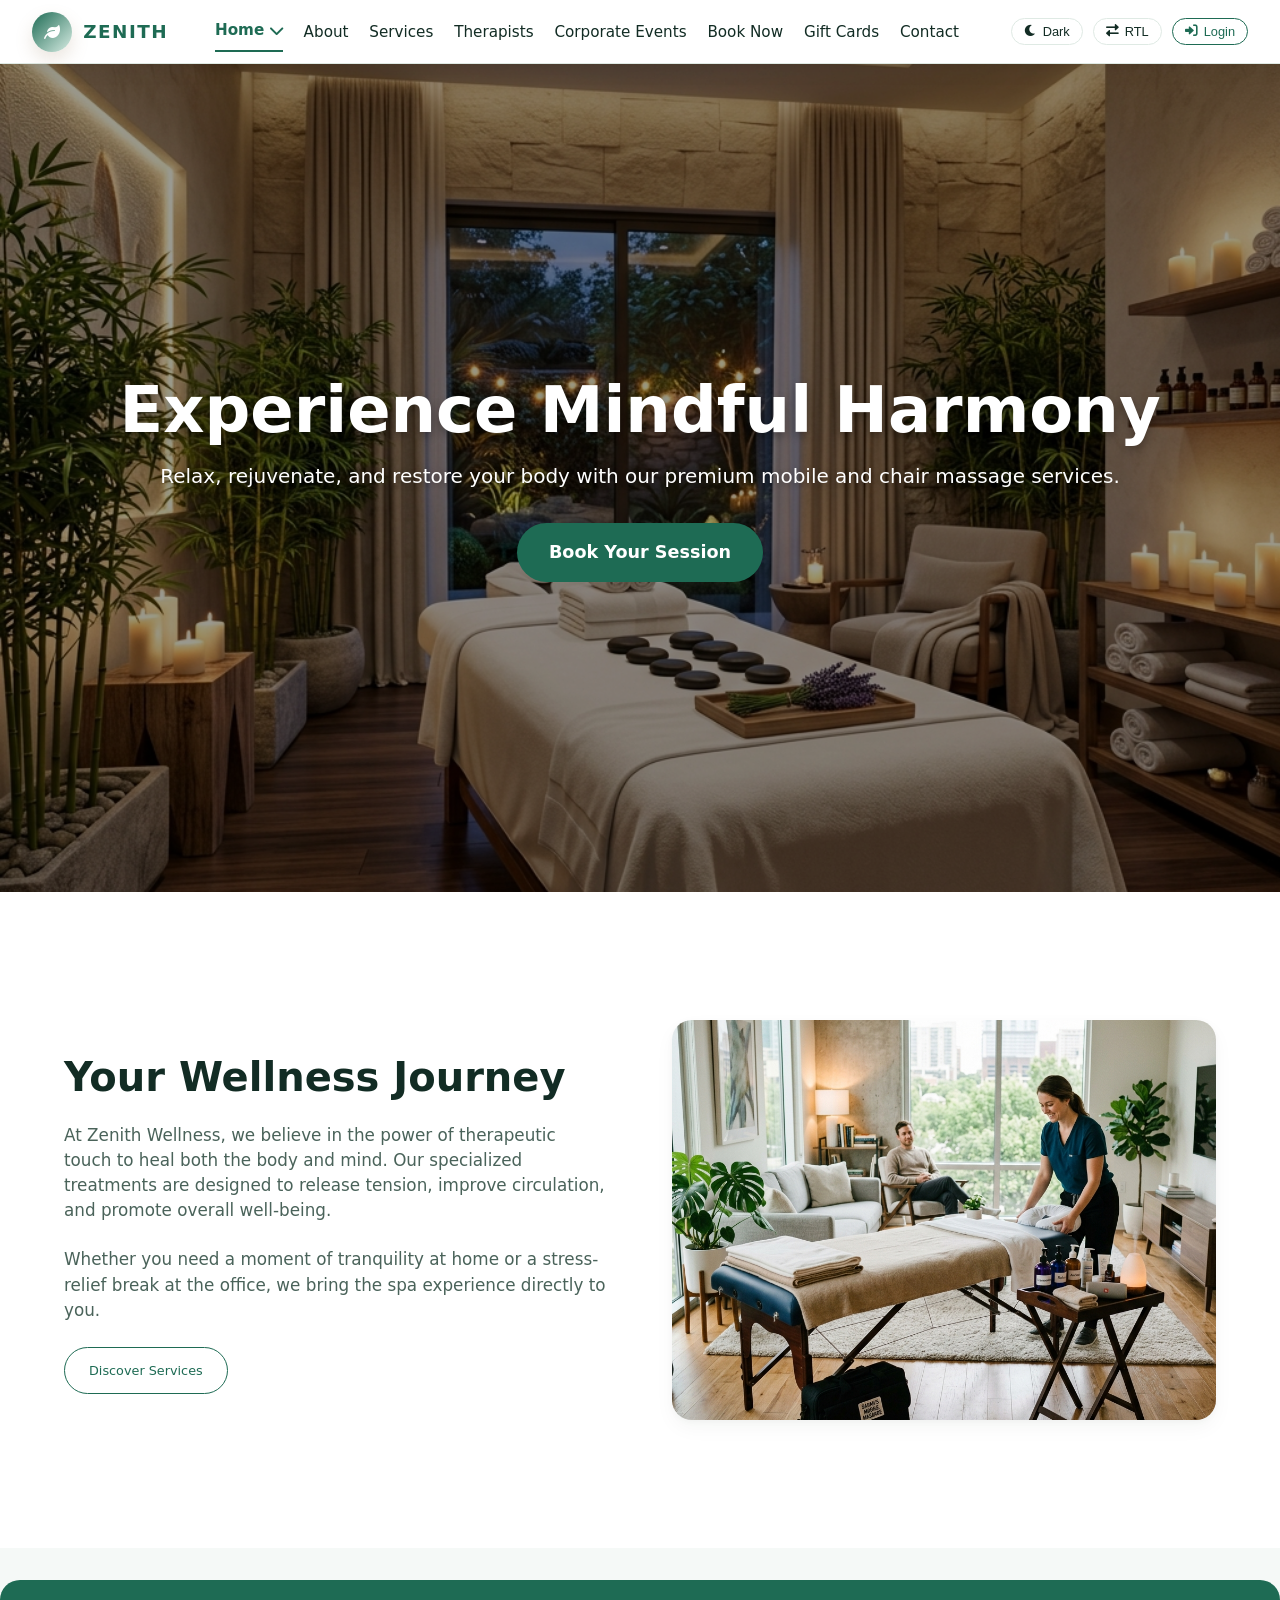
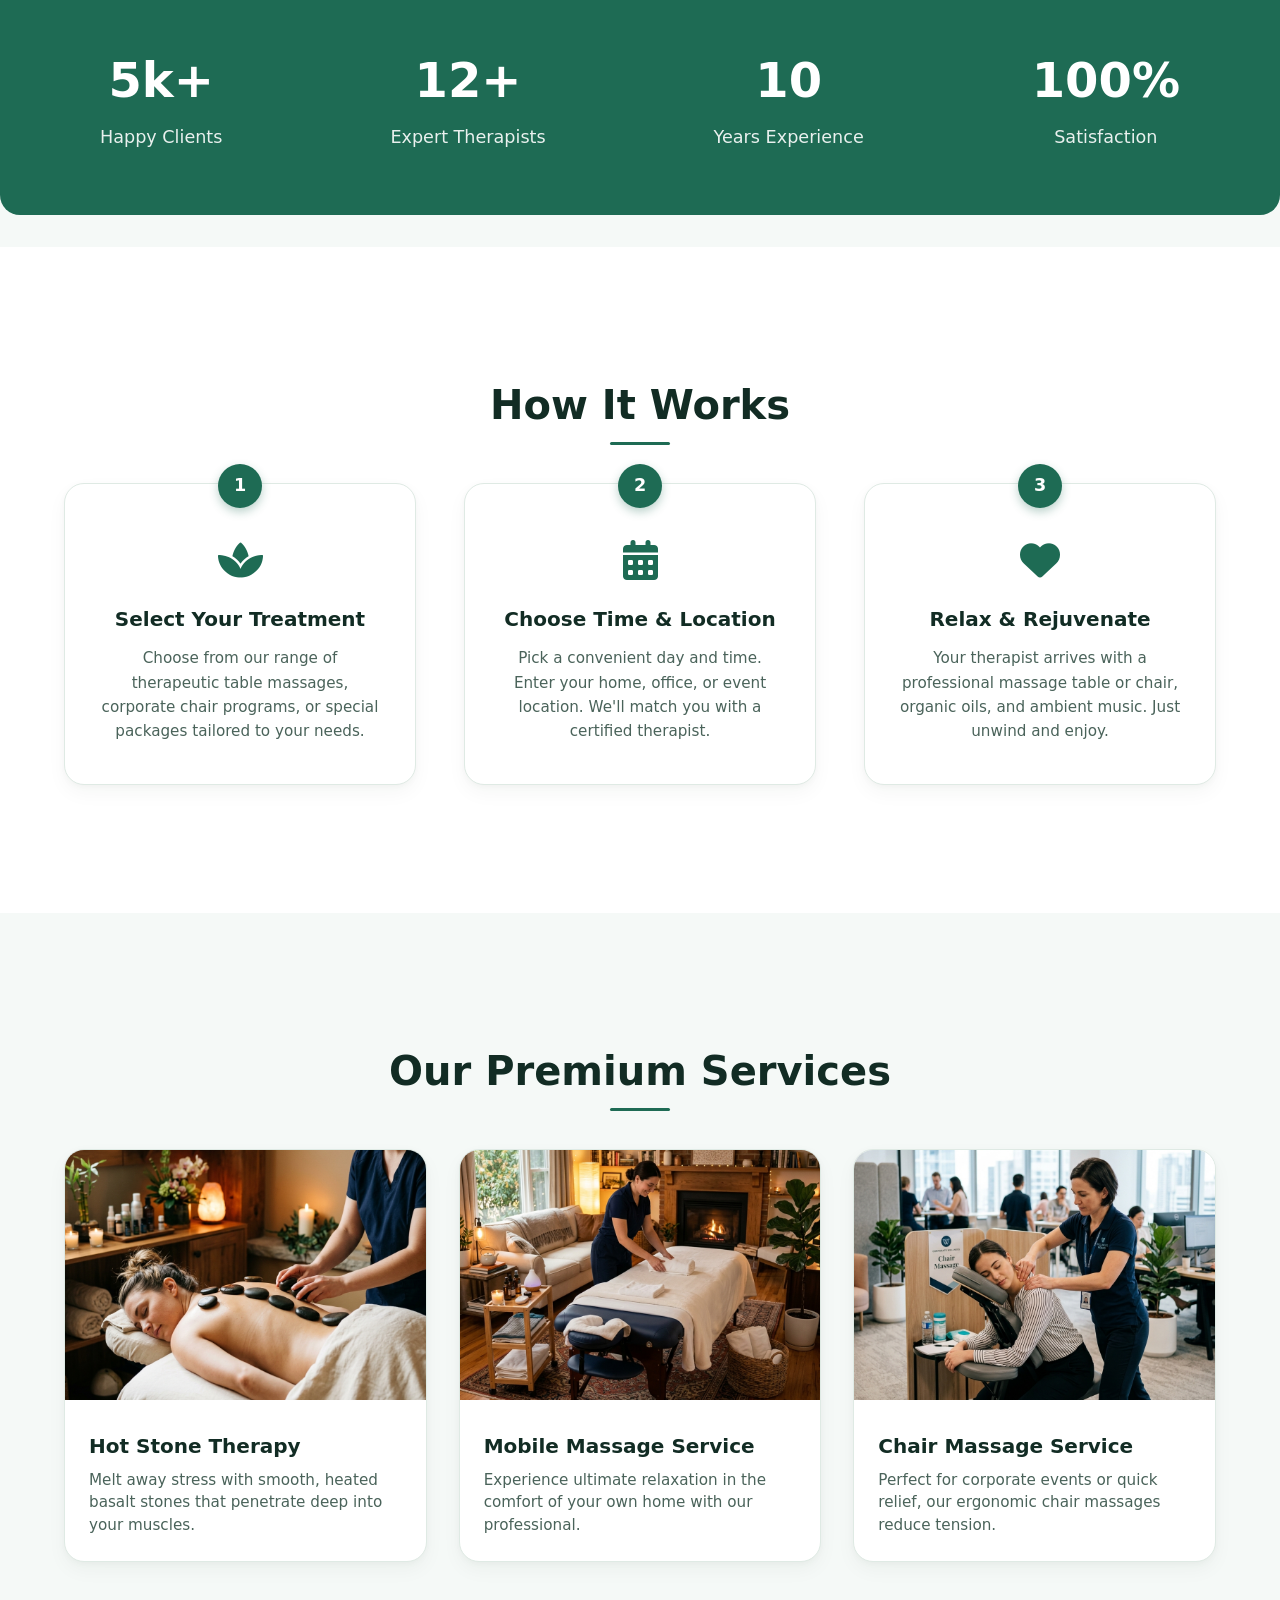
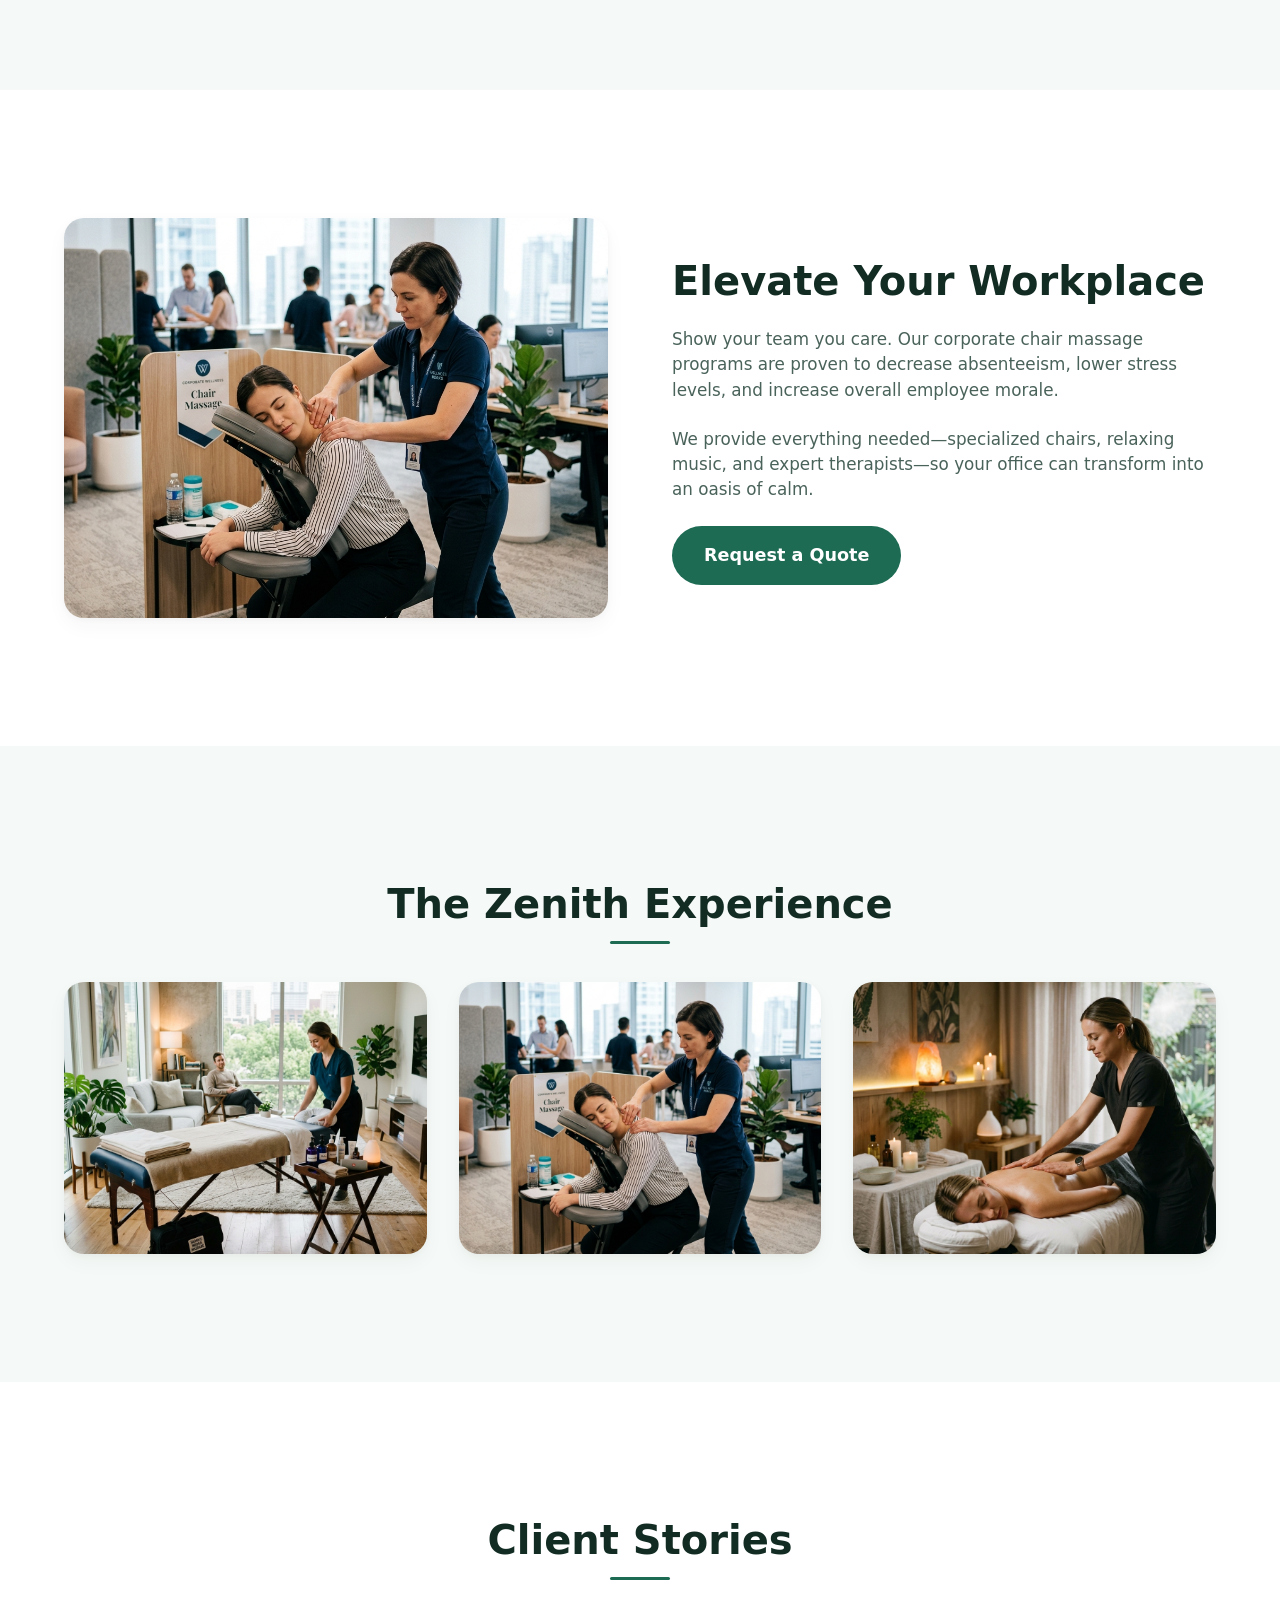
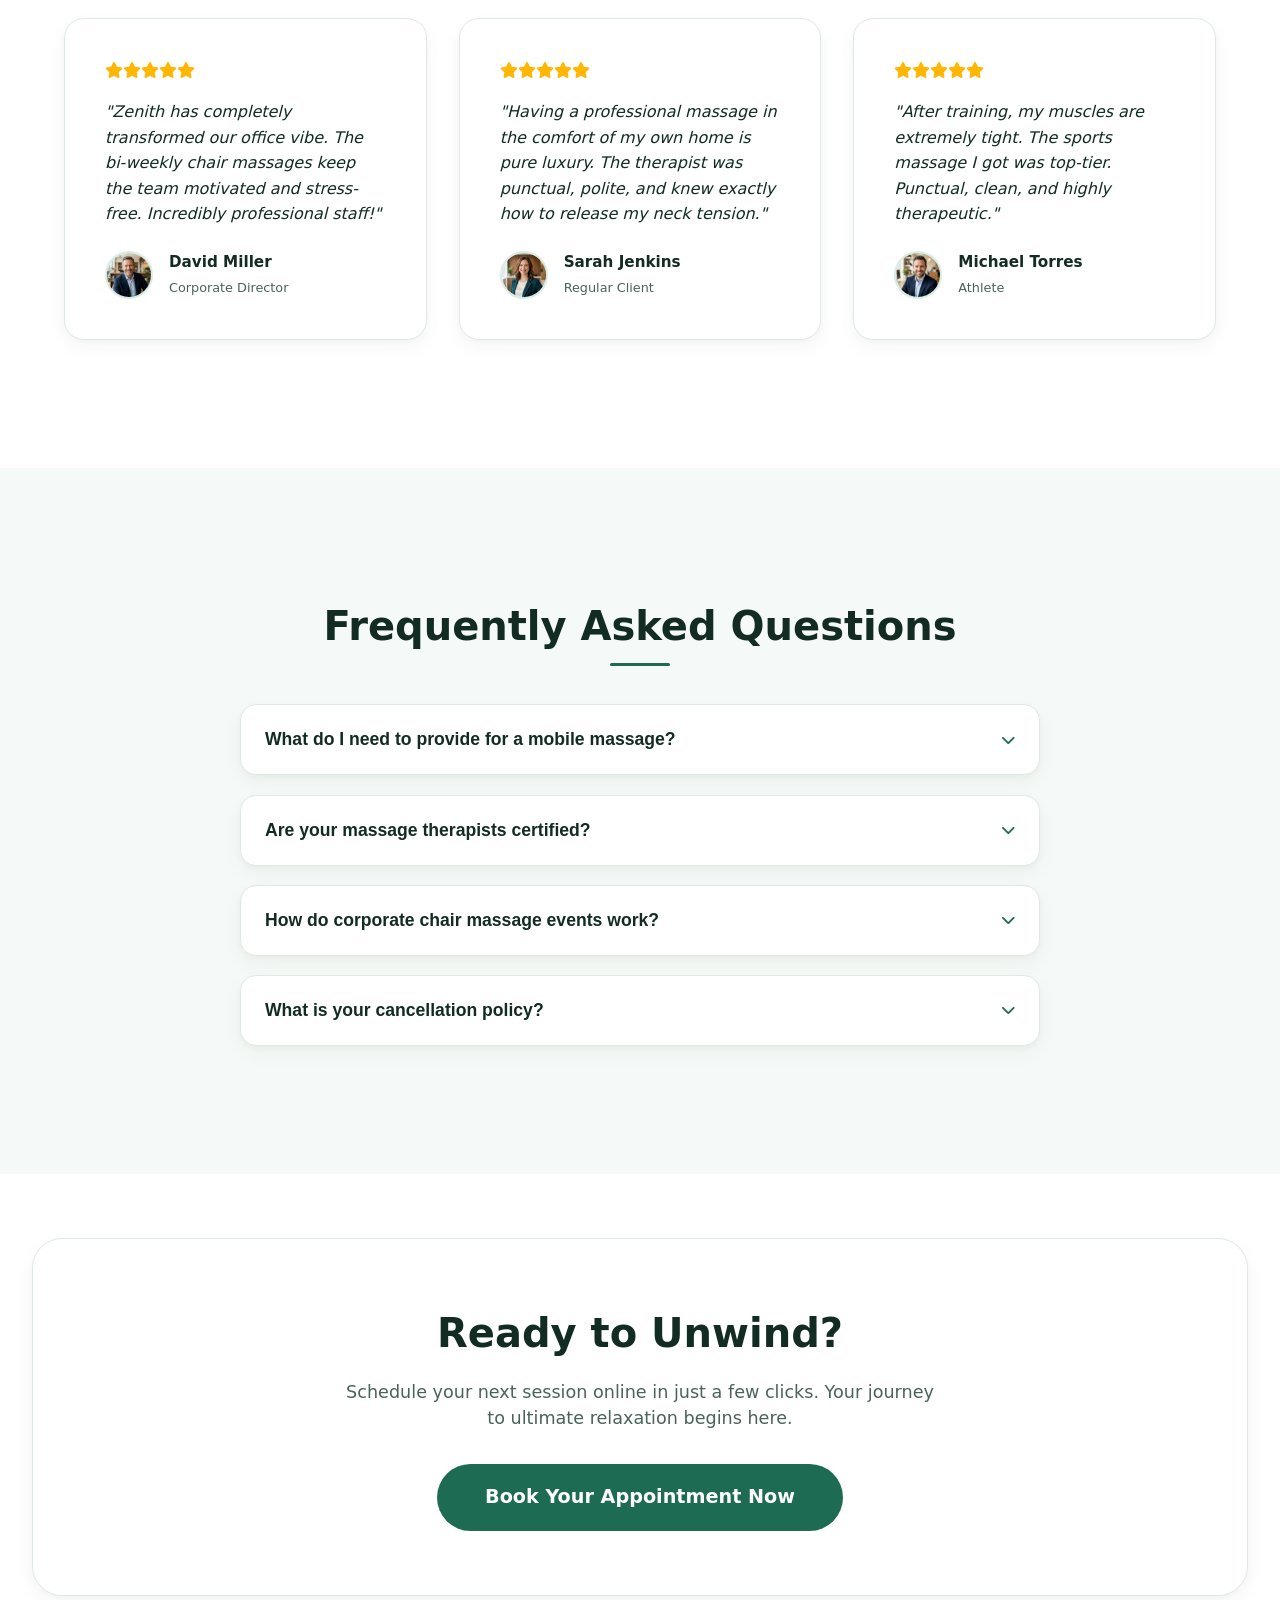
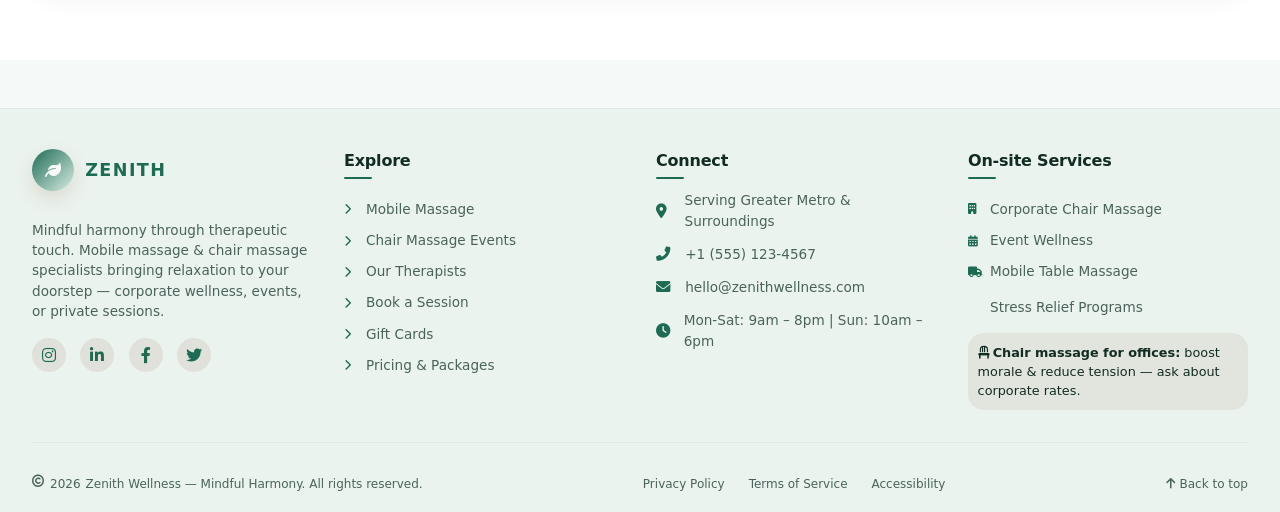
==== commit 371cba81: "Updated project" ====
--- a/index.html
+++ b/index.html
@@ -16,37 +16,37 @@
 
     /* LIGHT MODE (default) */
     :root {
-      --bg-body: #fefaf5;
+      --bg-body: #f5f9f7;
       --bg-surface: #ffffff;
       --bg-card: #ffffff;
-      --text-primary: #1e2a2e;
-      --text-secondary: #2c3e2f;
-      --accent: #9b7b5c;
-      --accent-light: #e3cfbc;
-      --border: #e6dfd5;
-      --shadow-sm: 0 8px 20px rgba(0, 0, 0, 0.03), 0 2px 6px rgba(0, 0, 0, 0.05);
+      --text-primary: #122c24;
+      --text-secondary: #4a635a;
+      --accent: #1e6b54;
+      --accent-light: #d8ede4;
+      --border: #dfeae4;
+      --shadow-sm: 0 8px 20px rgba(18, 44, 36, 0.04), 0 2px 6px rgba(18, 44, 36, 0.03);
       --accent-text: #ffffff;
-      --navbar-bg: #fffbf7;
-      --footer-bg: #f2efe9;
-      --link-hover: #7f5e42;
-      --active-link: #9b7b5c;
+      --navbar-bg: #ffffff;
+      --footer-bg: #ebf3ef;
+      --link-hover: #144f3d;
+      --active-link: #1e6b54;
     }
 
     body.dark-mode {
-      --bg-body: #000000;
-      --bg-surface: #121212;
-      --bg-card: #1e1e1e;
-      --text-primary: #ffffff;
-      --text-secondary: #cccccc;
-      --accent: #e0b68b;
-      --accent-light: #8e735b;
-      --border: #3e3e3e;
-      --accent-text: #121212;
-      --navbar-bg: #0a0a0a;
-      --footer-bg: #050505;
-      --shadow-sm: 0 8px 20px rgba(0, 0, 0, 0.3);
-      --link-hover: #f3cd9b;
-      --active-link: #e0b68b;
+      --bg-body: #0a1411;
+      --bg-surface: #11201b;
+      --bg-card: #182c26;
+      --text-primary: #f0f7f4;
+      --text-secondary: #a3bdae;
+      --accent: #4dd0a8;
+      --accent-light: #1c4d3f;
+      --border: #243e35;
+      --accent-text: #051410;
+      --navbar-bg: #0d1a16;
+      --footer-bg: #070e0c;
+      --shadow-sm: 0 8px 20px rgba(0, 0, 0, 0.4);
+      --link-hover: #7af2cc;
+      --active-link: #4dd0a8;
     }
 
     body {
@@ -58,6 +58,13 @@
       min-height: 100vh;
       display: flex;
       flex-direction: column;
+    }
+
+    h1, h2, h3, h4, h5, h6 {
+      font-weight: 600;
+    }
+    p {
+      font-weight: 450;
     }
 
     /* STICKY NAVBAR - one line flex */
@@ -569,7 +576,7 @@
     }
     .section-title {
       font-size: 2.5rem;
-      font-weight: 700;
+      font-weight: 600;
       color: var(--text-primary);
       text-align: center;
       margin-bottom: 3rem;
@@ -618,7 +625,7 @@
     }
     .hero-title {
       font-size: 4rem;
-      font-weight: 800;
+      font-weight: 600;
       margin-bottom: 1rem;
       line-height: 1.1;
       text-shadow: 0 4px 10px rgba(0,0,0,0.3);
@@ -745,6 +752,171 @@
       .hero-title {
         font-size: 2.5rem;
       }
+    }
+
+    /* How It Works Section */
+    .process-grid {
+      display: grid;
+      grid-template-columns: repeat(3, 1fr);
+      gap: 3rem;
+      margin-top: 2rem;
+    }
+    .process-step {
+      text-align: center;
+      padding: 2.5rem 2rem;
+      background: var(--bg-surface);
+      border: 1px solid var(--border);
+      border-radius: 20px;
+      box-shadow: var(--shadow-sm);
+      transition: transform 0.3s ease, box-shadow 0.3s ease;
+      position: relative;
+    }
+    .process-step:hover {
+      transform: translateY(-8px);
+      box-shadow: 0 12px 30px rgba(18, 44, 36, 0.08);
+    }
+    .process-step-num {
+      position: absolute;
+      top: -20px;
+      left: 50%;
+      transform: translateX(-50%);
+      width: 44px;
+      height: 44px;
+      background: var(--accent);
+      color: var(--accent-text);
+      border-radius: 50%;
+      display: flex;
+      align-items: center;
+      justify-content: center;
+      font-weight: 600;
+      font-size: 1.1rem;
+      box-shadow: 0 4px 10px rgba(30, 107, 84, 0.3);
+    }
+    .process-icon {
+      font-size: 2.5rem;
+      color: var(--accent);
+      margin: 1rem 0 1.5rem;
+    }
+    .process-step h3 {
+      font-size: 1.25rem;
+      margin-bottom: 0.8rem;
+      color: var(--text-primary);
+    }
+    .process-step p {
+      color: var(--text-secondary);
+      font-size: 0.95rem;
+      line-height: 1.6;
+    }
+
+    /* Testimonials Section */
+    .testimonials-grid {
+      display: grid;
+      grid-template-columns: repeat(3, 1fr);
+      gap: 2rem;
+    }
+    .testimonial-card {
+      background: var(--bg-surface);
+      border: 1px solid var(--border);
+      border-radius: 20px;
+      padding: 2.5rem;
+      box-shadow: var(--shadow-sm);
+      display: flex;
+      flex-direction: column;
+      justify-content: space-between;
+      transition: transform 0.3s ease;
+    }
+    .testimonial-card:hover {
+      transform: translateY(-5px);
+    }
+    .testimonial-stars {
+      color: #ffb703;
+      font-size: 1rem;
+      margin-bottom: 1rem;
+    }
+    .testimonial-text {
+      font-style: italic;
+      color: var(--text-primary);
+      font-size: 1rem;
+      line-height: 1.6;
+      margin-bottom: 1.5rem;
+    }
+    .testimonial-author {
+      display: flex;
+      align-items: center;
+      gap: 1rem;
+    }
+    .testimonial-author-img {
+      width: 48px;
+      height: 48px;
+      border-radius: 50%;
+      object-fit: cover;
+      border: 2px solid var(--accent-light);
+    }
+    .testimonial-author-info h4 {
+      font-size: 0.95rem;
+      margin-bottom: 0.1rem;
+      color: var(--text-primary);
+    }
+    .testimonial-author-info span {
+      font-size: 0.8rem;
+      color: var(--text-secondary);
+    }
+
+    /* FAQ Section */
+    .faq-container {
+      max-width: 800px;
+      margin: 0 auto;
+      display: flex;
+      flex-direction: column;
+      gap: 1.2rem;
+    }
+    .faq-item {
+      background: var(--bg-surface);
+      border: 1px solid var(--border);
+      border-radius: 16px;
+      overflow: hidden;
+      box-shadow: var(--shadow-sm);
+      transition: all 0.3s ease;
+    }
+    .faq-question {
+      padding: 1.5rem;
+      display: flex;
+      justify-content: space-between;
+      align-items: center;
+      cursor: pointer;
+      user-select: none;
+      background: none;
+      border: none;
+      width: 100%;
+      text-align: left;
+      color: var(--text-primary);
+      font-size: 1.1rem;
+      font-weight: 600;
+      transition: background-color 0.2s;
+    }
+    .faq-question:hover {
+      background: rgba(30, 107, 84, 0.03);
+    }
+    .faq-icon {
+      font-size: 0.9rem;
+      color: var(--accent);
+      transition: transform 0.3s ease;
+    }
+    .faq-answer {
+      max-height: 0;
+      overflow: hidden;
+      transition: max-height 0.3s ease-out, padding 0.3s ease;
+      padding: 0 1.5rem;
+      color: var(--text-secondary);
+      font-size: 0.95rem;
+      line-height: 1.6;
+    }
+    .faq-item.active .faq-answer {
+      max-height: 200px;
+      padding-bottom: 1.5rem;
+    }
+    .faq-item.active .faq-icon {
+      transform: rotate(180deg);
     }
   </style>
   <link rel="stylesheet" href="responsive.css">
@@ -808,7 +980,7 @@
         <p>Whether you need a moment of tranquility at home or a stress-relief break at the office, we bring the spa experience directly to you.</p>
         <a href="services.html" class="btn-outline" style="padding: 0.8rem 1.5rem; text-decoration: none;">Discover Services</a>
       </div>
-      <img src="images/about_img.png" alt="Relaxing Massage" class="split-img">
+      <img src="images/mobile_setup.png" alt="Mobile Massage Table Setup" class="split-img">
     </div>
   </section>
 
@@ -832,6 +1004,33 @@
     </div>
   </section>
 
+  <!-- How It Works Section -->
+  <section id="how-it-works" class="section-bg">
+    <div class="section">
+      <h2 class="section-title">How It Works</h2>
+      <div class="process-grid">
+        <div class="process-step">
+          <div class="process-step-num">1</div>
+          <i class="fas fa-spa process-icon"></i>
+          <h3>Select Your Treatment</h3>
+          <p>Choose from our range of therapeutic table massages, corporate chair programs, or special packages tailored to your needs.</p>
+        </div>
+        <div class="process-step">
+          <div class="process-step-num">2</div>
+          <i class="fas fa-calendar-alt process-icon"></i>
+          <h3>Choose Time & Location</h3>
+          <p>Pick a convenient day and time. Enter your home, office, or event location. We'll match you with a certified therapist.</p>
+        </div>
+        <div class="process-step">
+          <div class="process-step-num">3</div>
+          <i class="fas fa-heart process-icon"></i>
+          <h3>Relax & Rejuvenate</h3>
+          <p>Your therapist arrives with a professional massage table or chair, organic oils, and ambient music. Just unwind and enjoy.</p>
+        </div>
+      </div>
+    </div>
+  </section>
+
   <!-- 4. Services Section (Grid) -->
   <section id="services" class="section-bg-alt">
     <div class="section">
@@ -882,9 +1081,114 @@
     <div class="section">
       <h2 class="section-title">The Zenith Experience</h2>
       <div class="features-grid">
-        <img src="images/new_hero_bg.png" alt="Spa Environment" class="feature-img" style="border-radius: 20px; box-shadow: var(--shadow-sm);">
-        <img src="images/about_img.png" alt="Massage Details" class="feature-img" style="border-radius: 20px; box-shadow: var(--shadow-sm);">
-        <img src="images/service_one.png" alt="Therapy Stones" class="feature-img" style="border-radius: 20px; box-shadow: var(--shadow-sm);">
+        <div class="gallery-img-container">
+          <img src="images/mobile_setup.png" alt="Professional mobile massage table setup" class="feature-img">
+        </div>
+        <div class="gallery-img-container">
+          <img src="images/service_two.png" alt="Corporate chair massage service in action" class="feature-img">
+        </div>
+        <div class="gallery-img-container">
+          <img src="images/therapy_session.png" alt="Therapist performing an active mobile massage" class="feature-img">
+        </div>
+      </div>
+    </div>
+  </section>
+
+  <!-- Client Reviews Section -->
+  <section id="reviews" class="section-bg">
+    <div class="section">
+      <h2 class="section-title">Client Stories</h2>
+      <div class="testimonials-grid">
+        <div class="testimonial-card">
+          <div>
+            <div class="testimonial-stars">
+              <i class="fas fa-star"></i><i class="fas fa-star"></i><i class="fas fa-star"></i><i class="fas fa-star"></i><i class="fas fa-star"></i>
+            </div>
+            <p class="testimonial-text">"Zenith has completely transformed our office vibe. The bi-weekly chair massages keep the team motivated and stress-free. Incredibly professional staff!"</p>
+          </div>
+          <div class="testimonial-author">
+            <img src="images/david_m.png" alt="David M." class="testimonial-author-img">
+            <div class="testimonial-author-info">
+              <h4>David Miller</h4>
+              <span>Corporate Director</span>
+            </div>
+          </div>
+        </div>
+        <div class="testimonial-card">
+          <div>
+            <div class="testimonial-stars">
+              <i class="fas fa-star"></i><i class="fas fa-star"></i><i class="fas fa-star"></i><i class="fas fa-star"></i><i class="fas fa-star"></i>
+            </div>
+            <p class="testimonial-text">"Having a professional massage in the comfort of my own home is pure luxury. The therapist was punctual, polite, and knew exactly how to release my neck tension."</p>
+          </div>
+          <div class="testimonial-author">
+            <img src="images/sarah_j.png" alt="Sarah J." class="testimonial-author-img">
+            <div class="testimonial-author-info">
+              <h4>Sarah Jenkins</h4>
+              <span>Regular Client</span>
+            </div>
+          </div>
+        </div>
+        <div class="testimonial-card">
+          <div>
+            <div class="testimonial-stars">
+              <i class="fas fa-star"></i><i class="fas fa-star"></i><i class="fas fa-star"></i><i class="fas fa-star"></i><i class="fas fa-star"></i>
+            </div>
+            <p class="testimonial-text">"After training, my muscles are extremely tight. The sports massage I got was top-tier. Punctual, clean, and highly therapeutic."</p>
+          </div>
+          <div class="testimonial-author">
+            <img src="images/michael_t.png" alt="Michael T." class="testimonial-author-img">
+            <div class="testimonial-author-info">
+              <h4>Michael Torres</h4>
+              <span>Athlete</span>
+            </div>
+          </div>
+        </div>
+      </div>
+    </div>
+  </section>
+
+  <!-- FAQ Section -->
+  <section id="faq" class="section-bg-alt">
+    <div class="section">
+      <h2 class="section-title">Frequently Asked Questions</h2>
+      <div class="faq-container">
+        <div class="faq-item">
+          <button class="faq-question">
+            <span>What do I need to provide for a mobile massage?</span>
+            <i class="fas fa-chevron-down faq-icon"></i>
+          </button>
+          <div class="faq-answer">
+            <p>Our therapists bring everything required for your session, including a professional massage table or chair, fresh linens, organic oils, and soothing background music. You only need to provide a quiet, warm space (approx. 8x10 feet) for the table setup.</p>
+          </div>
+        </div>
+        <div class="faq-item">
+          <button class="faq-question">
+            <span>Are your massage therapists certified?</span>
+            <i class="fas fa-chevron-down faq-icon"></i>
+          </button>
+          <div class="faq-answer">
+            <p>Yes, absolutely. Every therapist in the Zenith Wellness network is fully licensed, certified by local authorities, insured, and thoroughly background-checked to guarantee a safe, professional experience.</p>
+          </div>
+        </div>
+        <div class="faq-item">
+          <button class="faq-question">
+            <span>How do corporate chair massage events work?</span>
+            <i class="fas fa-chevron-down faq-icon"></i>
+          </button>
+          <div class="faq-answer">
+            <p>We supply specialized ergonomic massage chairs and certified practitioners to your office or event. Sessions usually last between 10 to 20 minutes per person. Employees remain fully clothed, and no oils are used, making it perfect for the workplace.</p>
+          </div>
+        </div>
+        <div class="faq-item">
+          <button class="faq-question">
+            <span>What is your cancellation policy?</span>
+            <i class="fas fa-chevron-down faq-icon"></i>
+          </button>
+          <div class="faq-answer">
+            <p>We understand plans change. You can cancel or reschedule your session free of charge up to 24 hours before your scheduled appointment time. Cancellations within 24 hours may incur a partial fee.</p>
+          </div>
+        </div>
       </div>
     </div>
   </section>
@@ -1127,8 +1431,15 @@
       });
     }
 
-    // Login button demo
-    
+    // FAQ Accordion
+    const faqQuestions = document.querySelectorAll('.faq-question');
+    faqQuestions.forEach(btn => {
+      btn.addEventListener('click', () => {
+        const item = btn.parentElement;
+        // Toggle active class on clicked item
+        item.classList.toggle('active');
+      });
+    });
 
     // Set current year in footer
     const yearSpan = document.getElementById('currentYear');
@@ -1164,4 +1475,4 @@
     // --- End dynamic active state ---
 </script>
 </body>
-</html>+</html>
--- a/responsive.css
+++ b/responsive.css
@@ -154,3 +154,47 @@
   flex-direction: row-reverse;
   justify-content: flex-end;
 }
+
+
+/* Global Typography Consistency Overrides */
+h1, h2, h3, h4, h5, h6, 
+.section-title, .hero-title, .feature-title, .footer-heading,
+.h2-section-title, .h2-hero-card h1, .h2-spec-card h3, .h2-exp-text h2,
+.h2-zig-content h3, .h2-step h3, .h2-pack-card h3, .h2-cta-banner h2, .h2-test-author-info h4 {
+  font-weight: 600 !important;
+}
+p, .hero-subtitle, .feature-desc, .footer-description, .contact-info-item,
+.h2-section-subtitle, .h2-spec-card p, .h2-exp-text p, .h2-zig-content p,
+.h2-step p, .h2-pack-list li, .h2-cta-banner p, .h2-test-text, .h2-test-author-info span {
+  font-weight: 450 !important;
+}
+
+/* Gallery Hover Effects */
+.gallery-img-container {
+  overflow: hidden;
+  border-radius: 20px;
+  box-shadow: var(--shadow-sm);
+  aspect-ratio: 4/3;
+}
+.gallery-img-container .feature-img {
+  width: 100% !important;
+  height: 100% !important;
+  object-fit: cover !important;
+  transition: transform 0.5s ease !important;
+  margin: 0 !important;
+  border-radius: 0 !important;
+  box-shadow: none !important;
+}
+.gallery-img-container:hover .feature-img {
+  transform: scale(1.06) !important;
+}
+
+/* Card Hover Scale Effects */
+.card, .price-card, .testimonial-card, .technique-card, .team-member, .p-step {
+  transition: transform 0.3s cubic-bezier(0.165, 0.84, 0.44, 1), box-shadow 0.3s ease !important;
+}
+.card:hover, .price-card:hover, .testimonial-card:hover, .technique-card:hover, .team-member:hover, .p-step:hover {
+  transform: translateY(-5px) scale(1.02) !important;
+  box-shadow: 0 15px 35px rgba(18, 44, 36, 0.1) !important;
+}
+
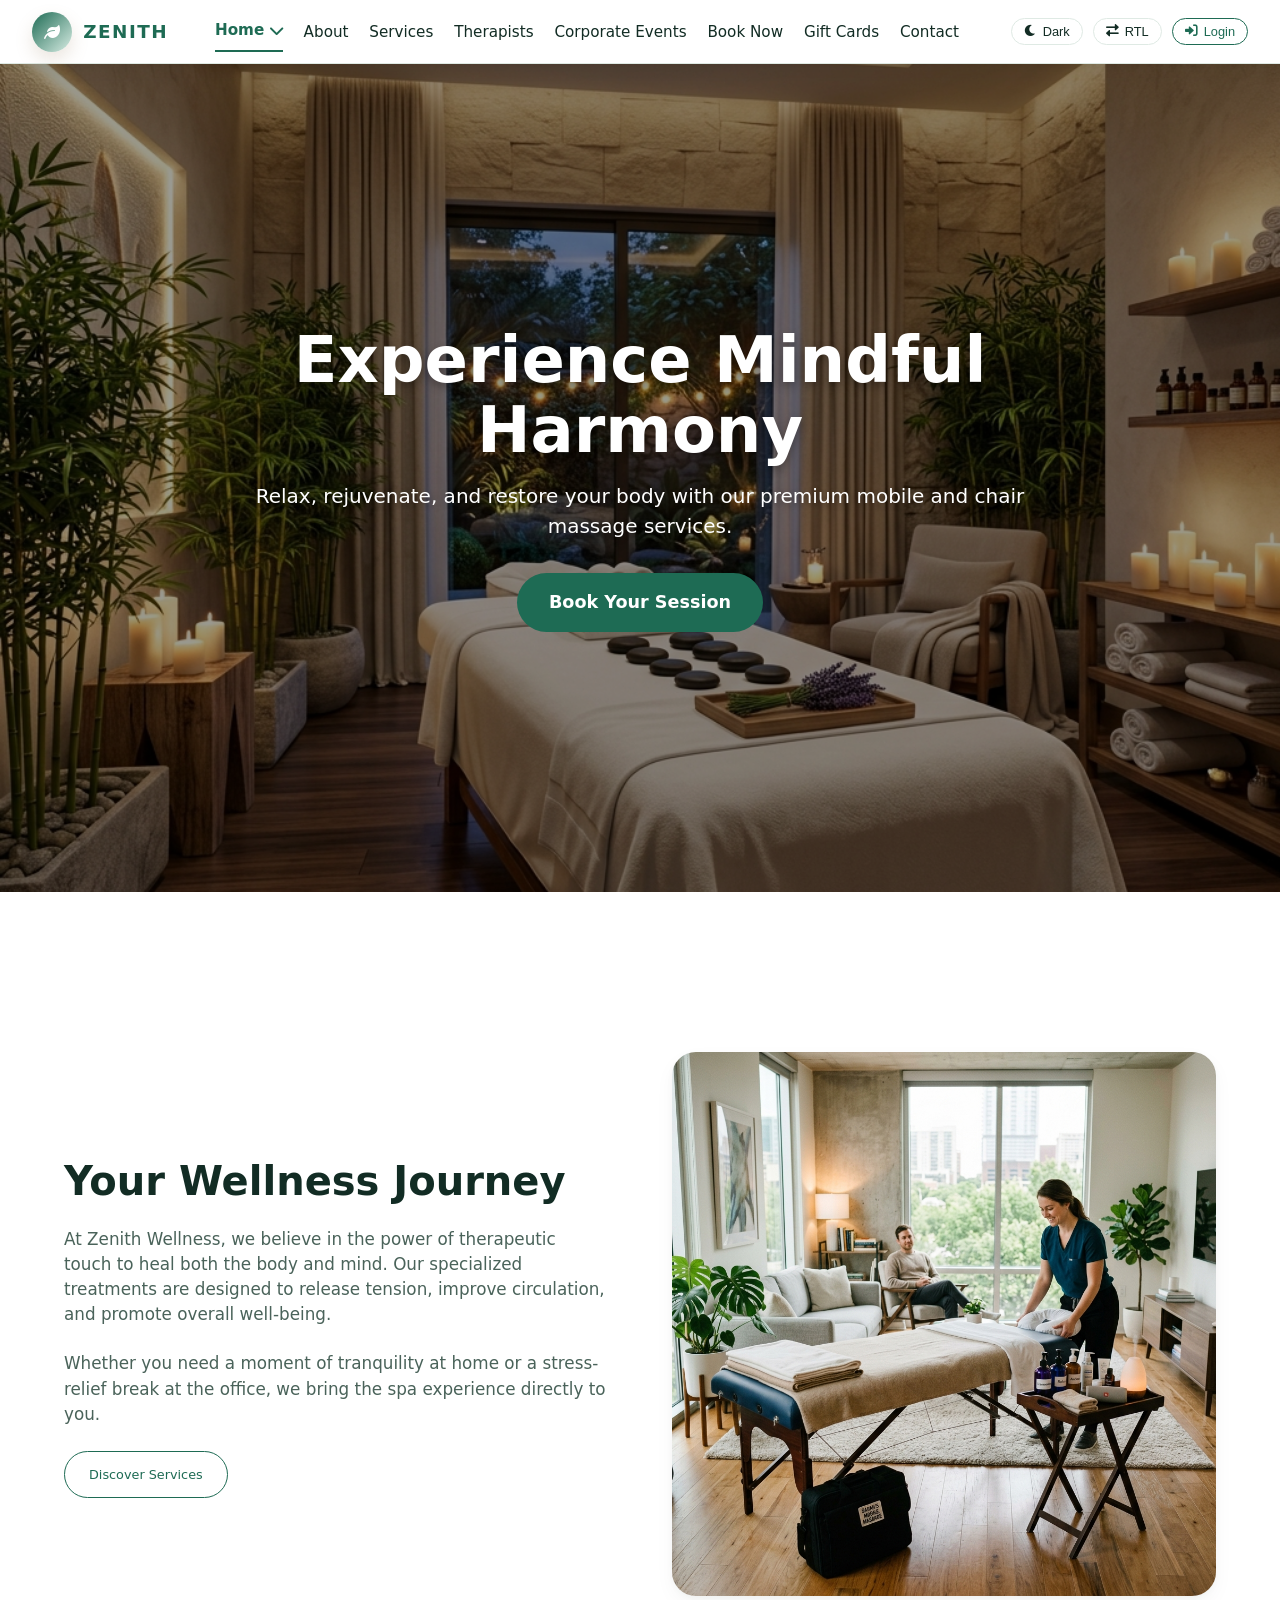
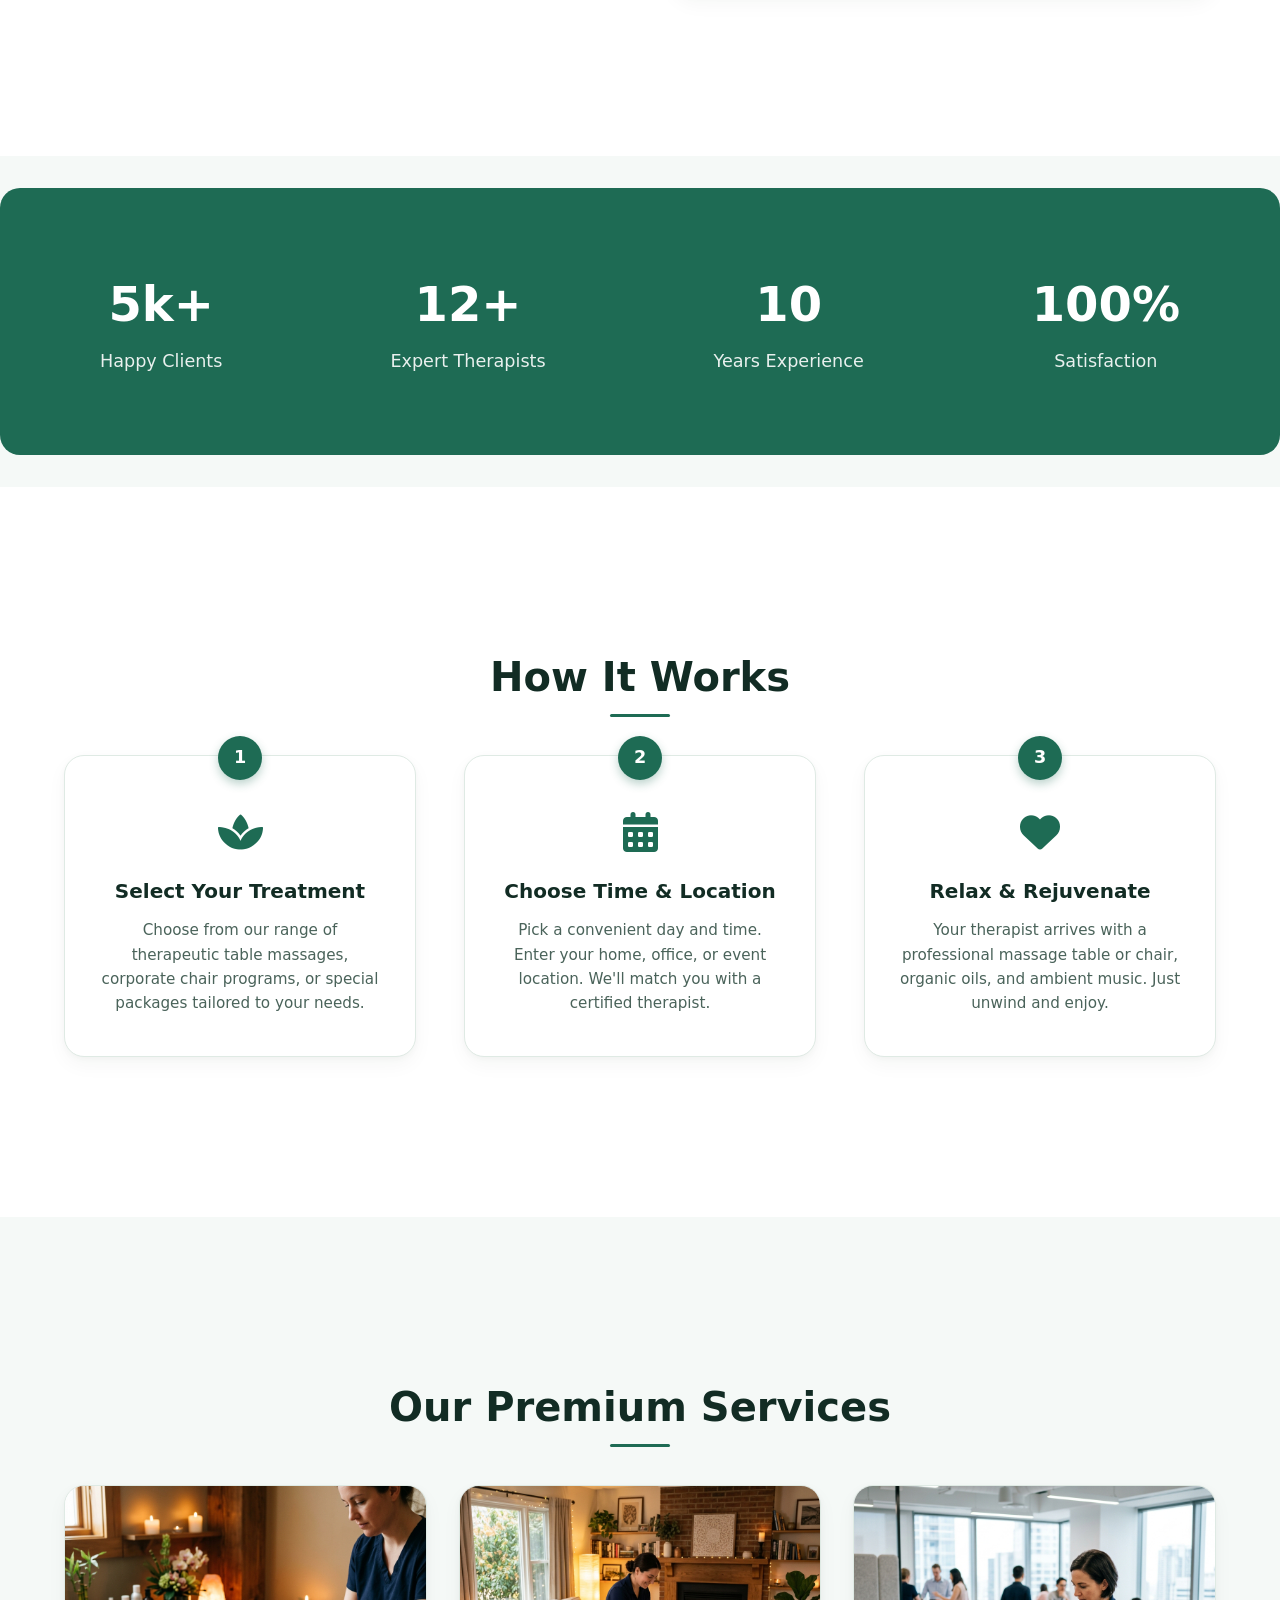
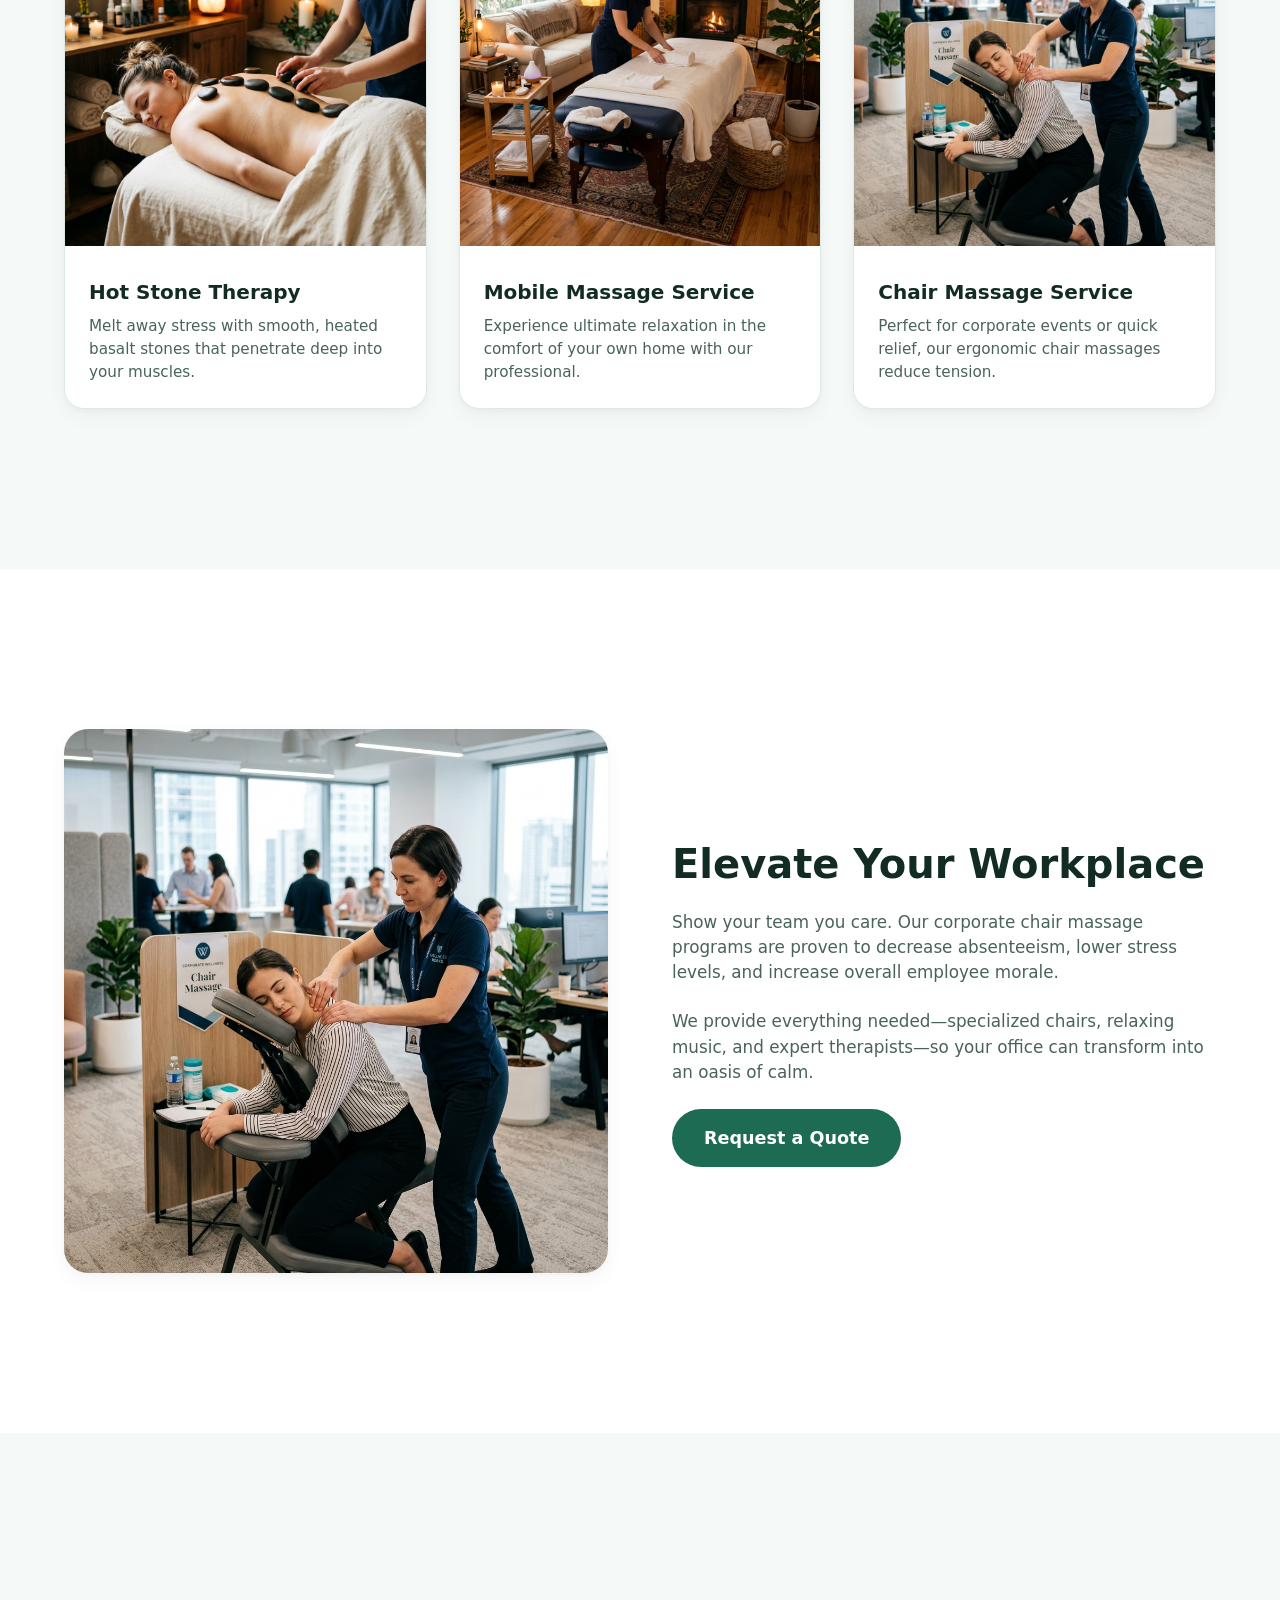
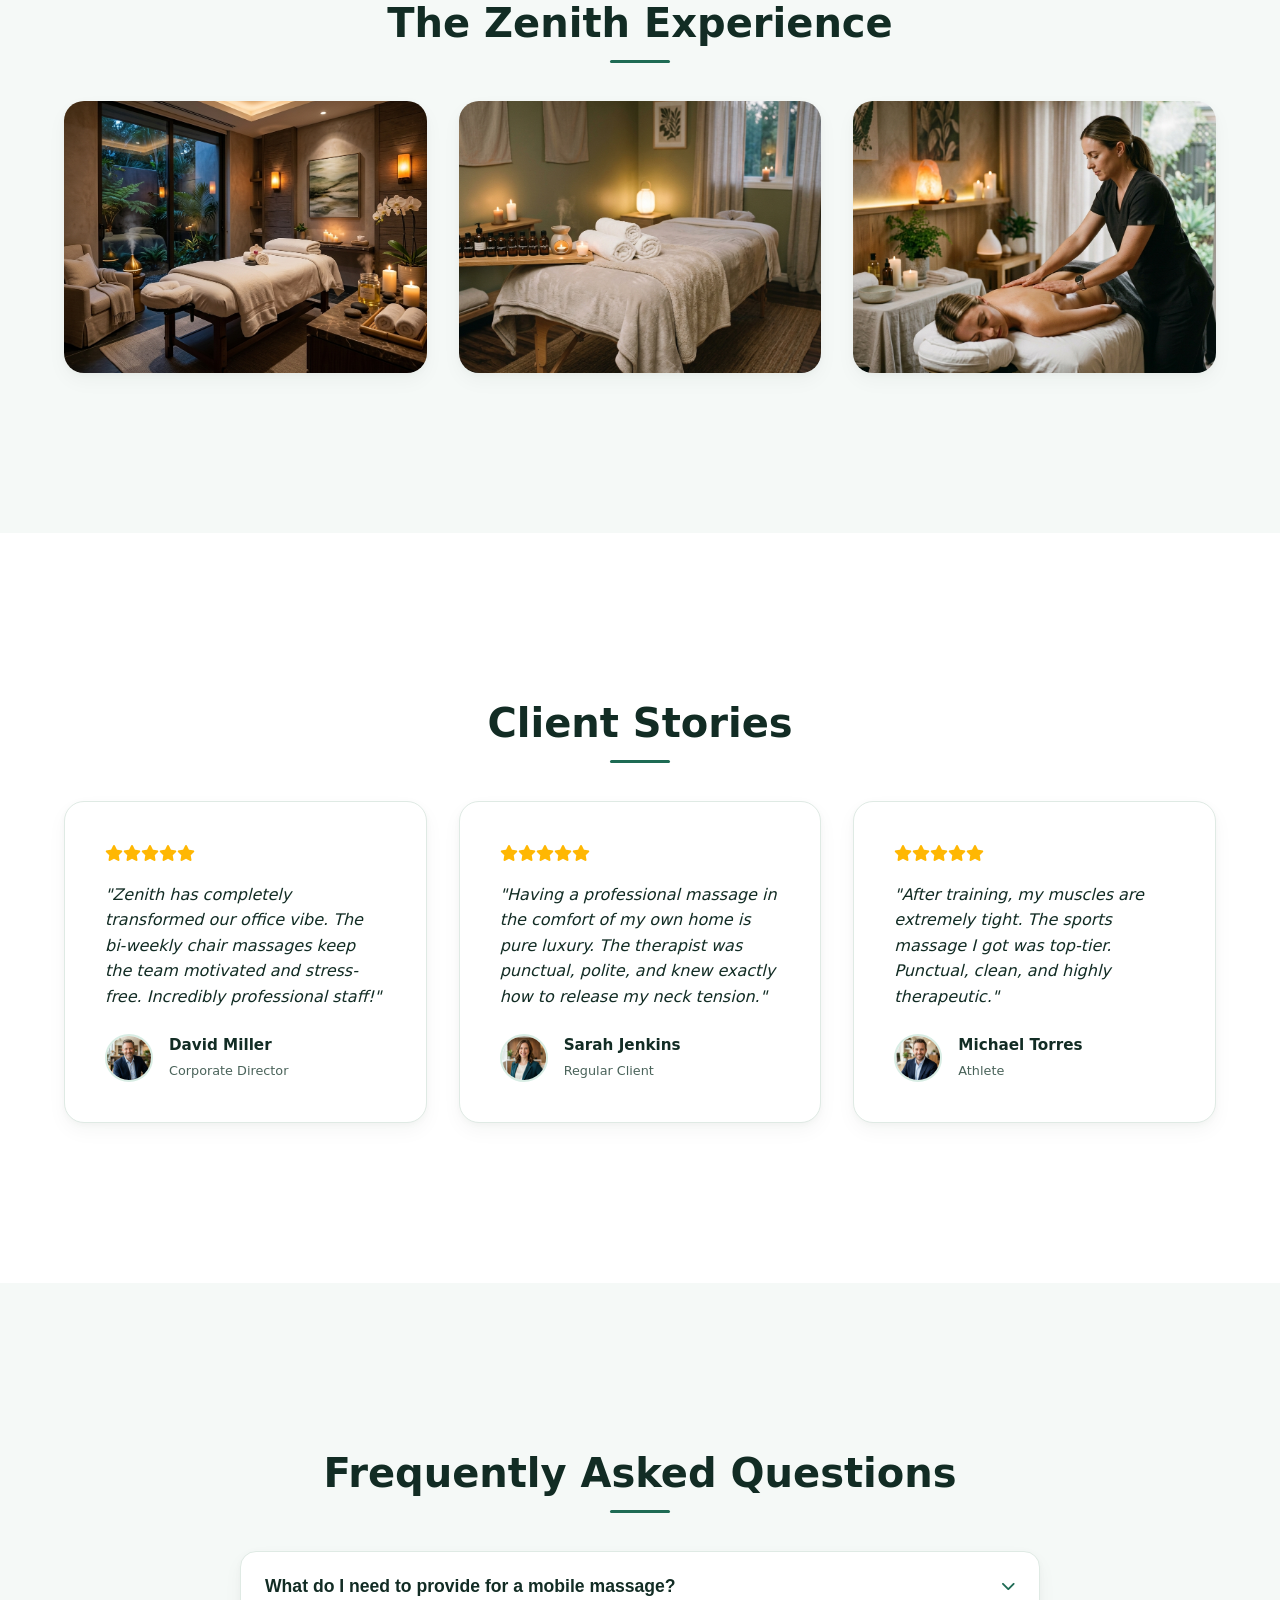
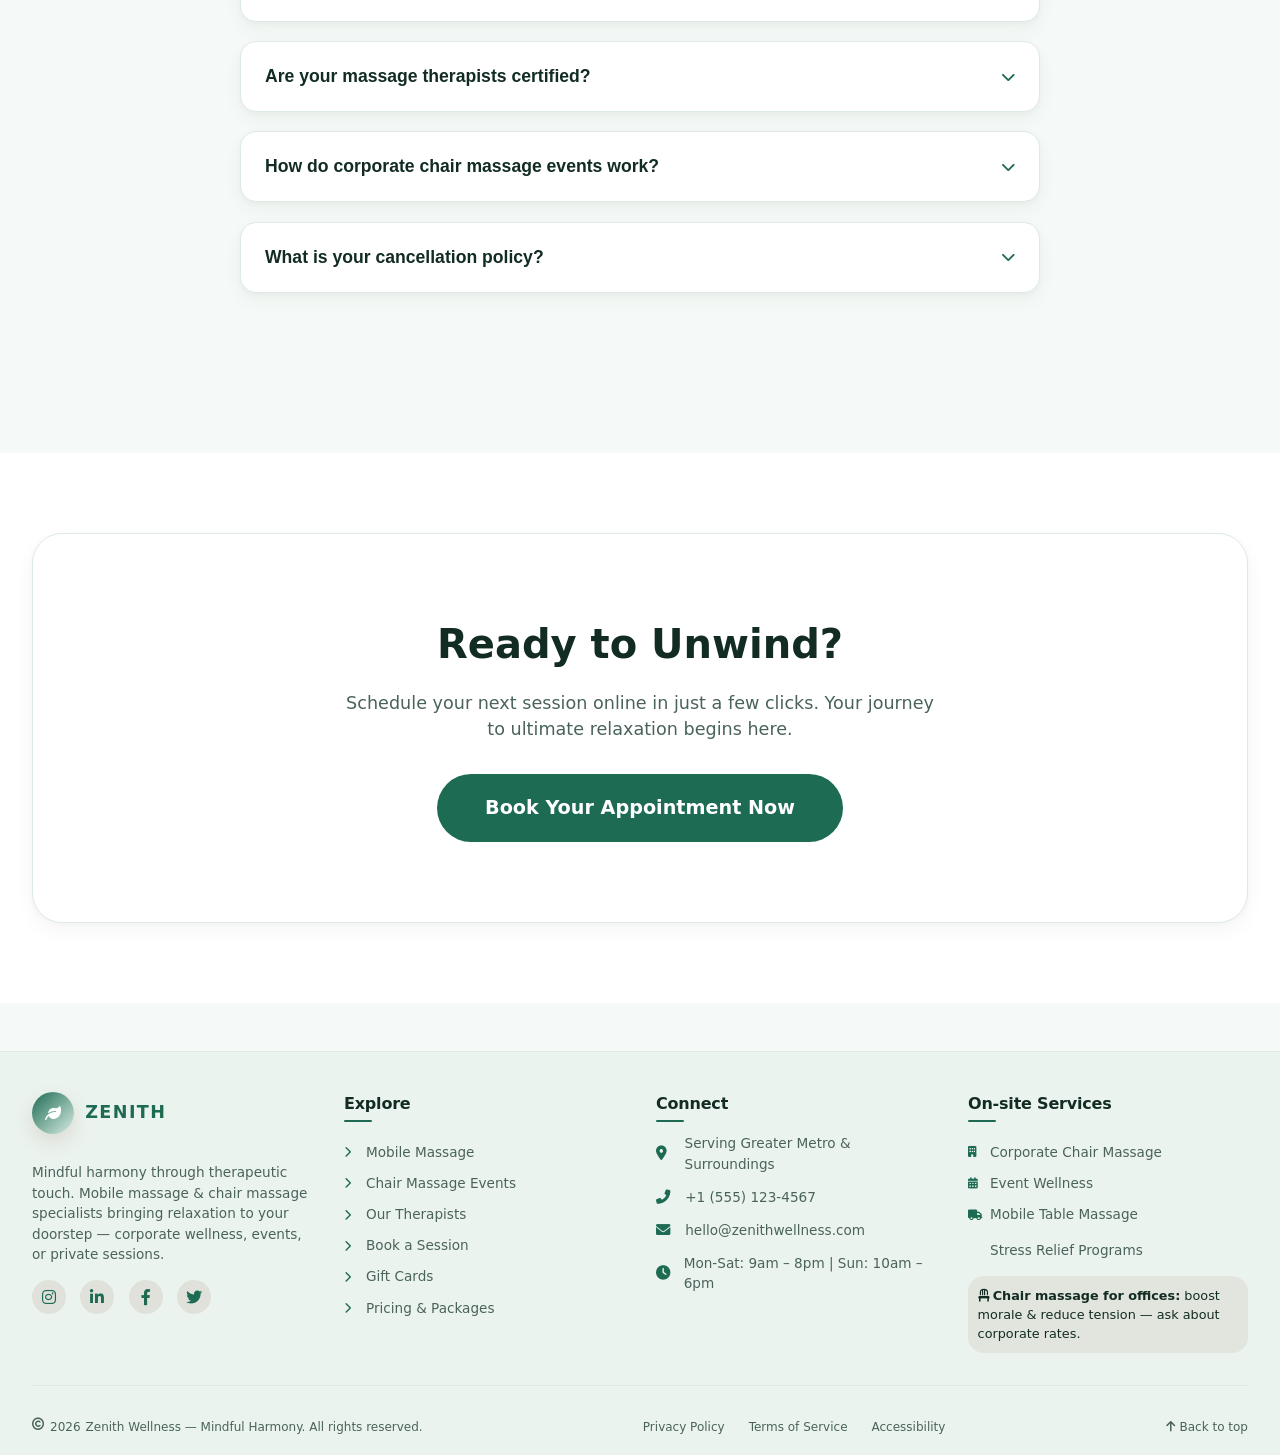
==== commit bdaba703: "Updated project" ====
--- a/index.html
+++ b/index.html
@@ -700,10 +700,10 @@
     }
     .split-img {
       width: 100%;
-      border-radius: 20px;
+      height: 480px;
+      border-radius: 24px;
       box-shadow: var(--shadow-sm);
       object-fit: cover;
-      height: 400px;
     }
     .split-text h2 {
       font-size: 2.5rem;
@@ -748,6 +748,9 @@
       .split-section {
         grid-template-columns: 1fr;
         gap: 2rem;
+      }
+      .split-img {
+        height: 320px;
       }
       .hero-title {
         font-size: 2.5rem;
@@ -1082,13 +1085,13 @@
       <h2 class="section-title">The Zenith Experience</h2>
       <div class="features-grid">
         <div class="gallery-img-container">
-          <img src="images/mobile_setup.png" alt="Professional mobile massage table setup" class="feature-img">
+          <img src="images/spa_experience.png" alt="Relaxing spa treatment room with candles" class="feature-img">
         </div>
         <div class="gallery-img-container">
-          <img src="images/service_two.png" alt="Corporate chair massage service in action" class="feature-img">
+          <img src="images/relaxing_ambiance.png" alt="Tranquil wellness ambiance and essential oils" class="feature-img">
         </div>
         <div class="gallery-img-container">
-          <img src="images/therapy_session.png" alt="Therapist performing an active mobile massage" class="feature-img">
+          <img src="images/therapy_session.png" alt="Therapist performing a therapeutic treatment session" class="feature-img">
         </div>
       </div>
     </div>
--- a/responsive.css
+++ b/responsive.css
@@ -1,175 +1,564 @@
-/* Global Reset for Responsiveness */
+/* ==========================================================================
+   ZENITH WELLNESS - COMPREHENSIVE RESPONSIVE STYLES
+   Optimized for mobile-first and fully compatible with RTL/Dark modes
+   ========================================================================== */
+
+/* 1. Global Reset & Responsiveness Safeguards */
 html, body {
-  overflow-x: clip !important;
-  max-width: 100%;
-  box-sizing: border-box;
+  overflow-x: hidden !important;
+  max-width: 100% !important;
+  width: 100% !important;
+  box-sizing: border-box !important;
 }
 
 *, *::before, *::after {
-  box-sizing: inherit;
-}
-
+  box-sizing: border-box !important;
+}
+
+/* Ensure all media formats scale fluids */
 img, video, iframe, canvas, svg {
   max-width: 100% !important;
-  height: auto;
-}
-
-/* Ensure text stays inside containers */
-p, h1, h2, h3, h4, h5, h6, span, a, div, li {
+  height: auto !important;
+}
+
+/* Text wrap safety */
+p, h1, h2, h3, h4, h5, h6, span, a, div, li, label, input, button, textarea {
   max-width: 100%;
-  word-wrap: break-word;
-  overflow-wrap: break-word;
-}
-
-/* Base Responsive Typography and Spacing */
-section, .section {
-  padding: 4rem 2rem !important; /* Equal responsive padding */
+  word-wrap: break-word !important;
+  overflow-wrap: break-word !important;
+}
+
+/* 2. Global Button Sizing & Adaptability */
+.btn, .btn-primary, .btn-outline, .icon-btn, .price-book-btn, .h2-btn, .submit-btn, .b-submit, .checkout-btn, .modality-pill {
+  max-width: 100% !important;
+  white-space: normal !important;
+  text-align: center !important;
+  word-wrap: break-word !important;
+}
+
+/* 3. Section Spacing System (Uniform Responsive Spacing) */
+section, 
+.section, 
+.h2-section, 
+.booking-main, 
+.booking-promises, 
+.gift-occasions, 
+.gift-designs, 
+.gift-purchase, 
+.gift-how, 
+.corp-services, 
+.therapists-team, 
+.therapist-testimonials, 
+.social-section, 
+.directory-section, 
+.hours-section, 
+.cta-section {
+  padding: 5rem 2rem !important;
   max-width: 100vw;
 }
 
-/* Prevent overlapping / Ensure flex wraps properly on smaller screens */
-.nav-container, .hero-content, .container, .footer-container {
-  max-width: 100%;
-}
-
-/* Button sizing */
-.btn, .btn-primary, .btn-outline, .icon-btn, .price-book-btn {
-  max-width: 100%;
-  white-space: normal;
-  text-align: center;
-  word-wrap: break-word;
-}
-
-/* Make sure the navbar menu behaves correctly */
-.nav-menu.active {
-  overflow-y: auto;
-  max-height: 100vh;
-}
-
-/* Breakpoints */
-
-/* 1024px */
+/* ==========================================================================
+   BREAKPOINTS
+   ========================================================================== */
+
+/* --- 1024px (Laptops & Large Tablets) --- */
 @media (max-width: 1024px) {
-  section, .section {
-    padding: 3.5rem 1.8rem !important;
-  }
-}
-
-/* 768px */
+  section, 
+  .section, 
+  .h2-section, 
+  .booking-main, 
+  .booking-promises, 
+  .gift-occasions, 
+  .gift-designs, 
+  .gift-purchase, 
+  .gift-how, 
+  .corp-services, 
+  .therapists-team, 
+  .therapist-testimonials, 
+  .social-section, 
+  .directory-section, 
+  .hours-section, 
+  .cta-section {
+    padding: 4rem 1.8rem !important;
+  }
+
+  /* Sticky Navbar Collapse */
+  .navbar {
+    padding: 0.7rem 1.2rem !important;
+    position: sticky !important;
+    top: 0 !important;
+    z-index: 1000 !important;
+  }
+
+  .nav-container {
+    display: flex !important;
+    justify-content: space-between !important;
+    align-items: center !important;
+    flex-wrap: nowrap !important;
+    width: 100% !important;
+    max-width: 100% !important;
+  }
+
+  .hamburger {
+    display: block !important;
+    order: 3 !important;
+    z-index: 1002 !important;
+  }
+
+  .nav-menu {
+    display: flex !important;
+    position: fixed !important;
+    top: 72px !important;
+    right: -100%;
+    width: 78% !important;
+    max-width: 340px !important;
+    height: calc(100vh - 72px) !important;
+    background: var(--navbar-bg) !important;
+    backdrop-filter: blur(8px) !important;
+    flex-direction: column !important;
+    align-items: stretch !important;
+    justify-content: flex-start !important;
+    padding: 2rem 1.8rem !important;
+    transition: right 0.3s cubic-bezier(0.2, 0.9, 0.4, 1.1) !important;
+    box-shadow: -8px 0 28px rgba(0, 0, 0, 0.25) !important;
+    z-index: 999 !important;
+    border-left: 1px solid var(--border) !important;
+    gap: 2rem !important;
+    overflow-y: auto !important;
+  }
+
+  .nav-menu.active {
+    right: 0 !important;
+  }
+
+  .nav-links {
+    flex-direction: column !important;
+    align-items: flex-start !important;
+    width: 100% !important;
+    gap: 1.4rem !important;
+    display: flex !important;
+  }
+
+  .nav-links li {
+    width: 100% !important;
+  }
+
+  .nav-links li a {
+    white-space: normal !important;
+    font-size: 1.1rem !important;
+    display: block !important;
+    width: 100% !important;
+    padding: 0.3rem 0 !important;
+  }
+
+  .dropdown-menu {
+    position: static !important;
+    margin-top: 0.35rem !important;
+    box-shadow: none !important;
+    border-radius: 12px !important;
+    width: 100% !important;
+  }
+
+  .action-buttons {
+    flex-direction: column !important;
+    align-items: stretch !important;
+    width: 100% !important;
+    gap: 12px !important;
+    margin-left: 0 !important;
+  }
+
+  .action-buttons .icon-btn,
+  .action-buttons .btn-outline {
+    justify-content: center !important;
+    width: 100% !important;
+    text-align: center !important;
+  }
+}
+
+/* --- 768px (Tablets & Mobile Landscape) --- */
 @media (max-width: 768px) {
-  section, .section {
+  section, 
+  .section, 
+  .h2-section, 
+  .booking-main, 
+  .booking-promises, 
+  .gift-occasions, 
+  .gift-designs, 
+  .gift-purchase, 
+  .gift-how, 
+  .corp-services, 
+  .therapists-team, 
+  .therapist-testimonials, 
+  .social-section, 
+  .directory-section, 
+  .hours-section, 
+  .cta-section {
     padding: 3rem 1.5rem !important;
   }
-  
-  .section-title, .hero-title, h1, h2 {
+
+  /* Typography Resizing */
+  .section-title, 
+  .hero-title, 
+  h1, 
+  h2,
+  .h2-section-title {
     font-size: 2.2rem !important;
-    line-height: 1.2 !important;
-  }
-  
-  h3 {
+    line-height: 1.25 !important;
+  }
+
+  h3, .form-title, .hq-info h3 {
     font-size: 1.5rem !important;
   }
-  
-  /* Cards Stack Vertically */
-  .features-grid, .pricing-grid, .testimonial-grid, .techniques-grid, .footer-grid, .split-section, .steps, .stats-container {
-    display: flex !important;
-    flex-direction: column !important;
-    gap: 1.5rem !important;
-    width: 100% !important;
-  }
-
-  .card, .price-card, .testimonial-card, .technique-card, .step-item, .split-text, .split-img, .stat-item {
-    width: 100% !important;
-    margin: 0 !important;
-    flex: none !important;
-  }
-  
+
   .hero-subtitle, .hero p {
     font-size: 1.1rem !important;
   }
 
-  /* Footer fixes */
+  /* Vertical Stacking of Grids & Flex Containers */
+  .features-grid, 
+  .pricing-grid, 
+  .testimonial-grid, 
+  .testimonials-grid, 
+  .techniques-grid, 
+  .footer-grid, 
+  .split-section, 
+  .steps, 
+  .steps-container, 
+  .stats-container, 
+  .process-grid, 
+  .h2-process-grid, 
+  .h2-specialties, 
+  .h2-packages, 
+  .promise-grid, 
+  .about-split, 
+  .zenith-split, 
+  .booking-wrapper, 
+  .why-corp-grid, 
+  .why-stats-row, 
+  .corp-services-container, 
+  .occ-grid, 
+  .team-grid, 
+  .standard-grid, 
+  .standard-stack, 
+  .form-row, 
+  .c-form-row {
+    display: flex !important;
+    flex-direction: column !important;
+    gap: 1.5rem !important;
+    width: 100% !important;
+  }
+
+  /* Elements Stretch & Margin Resets */
+  .card, 
+  .feature-card, 
+  .price-card, 
+  .testimonial-card, 
+  .technique-card, 
+  .step-item, 
+  .split-text, 
+  .split-img, 
+  .stat-item, 
+  .process-step, 
+  .h2-step, 
+  .h2-spec-card, 
+  .h2-pack-card, 
+  .promise-item, 
+  .about-split-img, 
+  .zenith-split-img, 
+  .booking-form-box, 
+  .service-options, 
+  .mini-service-card, 
+  .occasions-header, 
+  .occ-card, 
+  .purchase-box, 
+  .design-preview, 
+  .team-member, 
+  .standard-card, 
+  .standard-row-card, 
+  .form-col, 
+  .c-form-col, 
+  .hq-info, 
+  .hq-map, 
+  .dir-item {
+    width: 100% !important;
+    max-width: 100% !important;
+    margin-left: 0 !important;
+    margin-right: 0 !important;
+    flex: none !important;
+  }
+
+  /* Footer Bottom Clean Stacking */
   .footer-bottom {
-    flex-direction: column;
-    text-align: center;
-    gap: 1rem;
+    flex-direction: column !important;
+    text-align: center !important;
+    gap: 1.2rem !important;
+  }
+
+  .legal-links {
+    justify-content: center !important;
+    flex-wrap: wrap !important;
+    gap: 1rem !important;
+  }
+}
+
+/* --- 600px (Extra Layout Optimizations) --- */
+@media (max-width: 600px) {
+  /* Stack standard row cards (icons + text) on therapists standard page */
+  .standard-row-card {
+    flex-direction: column !important;
+    align-items: flex-start !important;
+    gap: 1rem !important;
+  }
+
+  /* Fix absolute/fixed headers on Login / Register pages covering forms */
+  .login-header, .register-header {
+    position: static !important;
+    flex-direction: column !important;
+    gap: 1rem !important;
+    padding: 1.5rem 1rem 0 1rem !important;
+    width: 100% !important;
+    background: transparent !important;
+    box-shadow: none !important;
   }
   
-  .legal-links {
-    justify-content: center;
-    flex-wrap: wrap;
-  }
-}
-
-/* 480px */
+  .login-main, .register-main {
+    padding-top: 1rem !important;
+  }
+  
+  .login-card, .register-card {
+    margin-top: 1rem !important;
+  }
+}
+
+/* --- 480px (Standard Mobile Screen) --- */
 @media (max-width: 480px) {
-  section, .section {
+  section, 
+  .section, 
+  .h2-section, 
+  .booking-main, 
+  .booking-promises, 
+  .gift-occasions, 
+  .gift-designs, 
+  .gift-purchase, 
+  .gift-how, 
+  .corp-services, 
+  .therapists-team, 
+  .therapist-testimonials, 
+  .social-section, 
+  .directory-section, 
+  .hours-section, 
+  .cta-section {
     padding: 2.5rem 1rem !important;
   }
-  
-  .section-title, .hero-title, h1, h2 {
+
+  /* Heading typography resizing */
+  .section-title, 
+  .hero-title, 
+  h1, 
+  h2,
+  .h2-section-title {
     font-size: 1.8rem !important;
   }
 
-  .btn, .btn-primary, .btn-outline {
+  /* Logo adjustment to prevent wrap */
+  .logo-text {
+    font-size: 1rem !important;
+  }
+  .logo-mark {
+    width: 35px !important;
+    height: 35px !important;
+    font-size: 0.9rem !important;
+  }
+
+  /* Stacking all buttons */
+  .btn, 
+  .btn-primary, 
+  .btn-outline, 
+  .icon-btn, 
+  .price-book-btn, 
+  .h2-btn, 
+  .submit-btn, 
+  .b-submit, 
+  .checkout-btn {
     width: 100% !important;
     display: block !important;
+    margin-left: 0 !important;
+    margin-right: 0 !important;
     margin-bottom: 0.8rem !important;
   }
-  
+
   .btn-group {
     flex-direction: column !important;
-    width: 100%;
-  }
-
-  .action-buttons {
-    flex-direction: column !important;
-    width: 100% !important;
-  }
-}
-
-/* 320px */
+    width: 100% !important;
+  }
+
+  /* Padding optimizations for compact card layouts */
+  .testimonial-card, 
+  .booking-form-box, 
+  .purchase-box, 
+  .standard-card, 
+  .fc-left, 
+  .fc-right, 
+  .hq-info, 
+  .feature-content, 
+  .process-step, 
+  .h2-spec-card, 
+  .h2-pack-card, 
+  .occ-card {
+    padding: 1.5rem !important;
+  }
+
+  /* Gift card amount selector grid */
+  .amount-grid {
+    grid-template-columns: 1fr 1fr !important;
+    gap: 0.8rem !important;
+  }
+}
+
+/* --- 320px (Compact Mobile Screen) --- */
 @media (max-width: 320px) {
-  section, .section {
+  section, 
+  .section, 
+  .h2-section, 
+  .booking-main, 
+  .booking-promises, 
+  .gift-occasions, 
+  .gift-designs, 
+  .gift-purchase, 
+  .gift-how, 
+  .corp-services, 
+  .therapists-team, 
+  .therapist-testimonials, 
+  .social-section, 
+  .directory-section, 
+  .hours-section, 
+  .cta-section {
     padding: 2rem 0.8rem !important;
   }
-  
-  .hero-title, h1, h2 {
+
+  /* Compact Heading Typography */
+  .hero-title, 
+  h1, 
+  h2 {
     font-size: 1.5rem !important;
   }
-  .section-title {
+  .section-title, .h2-section-title {
     font-size: 1.4rem !important;
   }
-}
-
-/* RTL Icon Alignment */
+
+  /* Minimum padding for content area */
+  .testimonial-card, 
+  .booking-form-box, 
+  .purchase-box, 
+  .standard-card, 
+  .fc-left, 
+  .fc-right, 
+  .hq-info, 
+  .feature-content, 
+  .process-step, 
+  .h2-spec-card, 
+  .h2-pack-card, 
+  .occ-card {
+    padding: 1rem !important;
+  }
+
+  /* Stack amount selector into a single column */
+  .amount-grid {
+    grid-template-columns: 1fr !important;
+    gap: 0.5rem !important;
+  }
+}
+
+
+/* ==========================================================================
+   RTL (RIGHT-TO-LEFT) LAYOUT OPTIMIZATIONS
+   ========================================================================== */
+
+/* Flip the drawer slide-out transition from left side in RTL */
+@media (max-width: 1024px) {
+  html[dir="rtl"] .nav-menu {
+    right: auto !important;
+    left: -100% !important;
+    border-left: none !important;
+    border-right: 1px solid var(--border) !important;
+    box-shadow: 8px 0 28px rgba(0, 0, 0, 0.25) !important;
+    transition: left 0.3s cubic-bezier(0.2, 0.9, 0.4, 1.1) !important;
+  }
+  html[dir="rtl"] .nav-menu.active {
+    left: 0 !important;
+    right: auto !important;
+  }
+}
+
+/* RTL Icon Alignment & Margin Direction Flips */
 html[dir="rtl"] .icon-btn i, 
 html[dir="rtl"] .btn i, 
+html[dir="rtl"] .btn-primary i,
+html[dir="rtl"] .btn-outline i,
 html[dir="rtl"] .footer-links-list a i,
-html[dir="rtl"] .contact-info-item i {
-  margin-left: 8px;
-  margin-right: 0;
-}
-html[dir="rtl"] .contact-info-item {
-  flex-direction: row-reverse;
-  justify-content: flex-end;
-}
-
-
-/* Global Typography Consistency Overrides */
+html[dir="rtl"] .contact-info-item i,
+html[dir="rtl"] .dir-item i,
+html[dir="rtl"] .promise-item i {
+  margin-left: 8px !important;
+  margin-right: 0 !important;
+}
+
+/* Mirror icons that point to a specific direction (arrows, chevrons) */
+html[dir="rtl"] .fa-arrow-right,
+html[dir="rtl"] .fa-chevron-right,
+html[dir="rtl"] .fa-arrow-left,
+html[dir="rtl"] .fa-chevron-left {
+  transform: scaleX(-1) !important;
+}
+
+/* RTL text alignment defaults */
+html[dir="rtl"] {
+  text-align: right !important;
+}
+
+/* Keep structural text centering correct */
+html[dir="rtl"] .text-center, 
+html[dir="rtl"] .section-title,
+html[dir="rtl"] .hero-title,
+html[dir="rtl"] .hero-subtitle,
+html[dir="rtl"] .logo,
+html[dir="rtl"] .footer-brand,
+html[dir="rtl"] .cta-section,
+html[dir="rtl"] .hours-section,
+html[dir="rtl"] .promise-item,
+html[dir="rtl"] .process-step,
+html[dir="rtl"] .h2-step,
+html[dir="rtl"] .h2-pack-card,
+html[dir="rtl"] .team-member,
+html[dir="rtl"] .social-section,
+html[dir="rtl"] .occasions-header {
+  text-align: center !important;
+}
+
+/* Ensure forms and inputs align right in RTL */
+html[dir="rtl"] input, 
+html[dir="rtl"] textarea, 
+html[dir="rtl"] select {
+  text-align: right !important;
+}
+
+/* ==========================================================================
+   GLOBAL TYPOGRAPHY & TRANSITIONS
+   ========================================================================== */
 h1, h2, h3, h4, h5, h6, 
 .section-title, .hero-title, .feature-title, .footer-heading,
 .h2-section-title, .h2-hero-card h1, .h2-spec-card h3, .h2-exp-text h2,
 .h2-zig-content h3, .h2-step h3, .h2-pack-card h3, .h2-cta-banner h2, .h2-test-author-info h4 {
   font-weight: 600 !important;
 }
+
 p, .hero-subtitle, .feature-desc, .footer-description, .contact-info-item,
 .h2-section-subtitle, .h2-spec-card p, .h2-exp-text p, .h2-zig-content p,
 .h2-step p, .h2-pack-list li, .h2-cta-banner p, .h2-test-text, .h2-test-author-info span {
   font-weight: 450 !important;
 }
 
-/* Gallery Hover Effects */
+/* Smooth zoom transition for gallery images */
 .gallery-img-container {
   overflow: hidden;
   border-radius: 20px;
@@ -189,7 +578,7 @@
   transform: scale(1.06) !important;
 }
 
-/* Card Hover Scale Effects */
+/* Smooth scaling and shadow effects for responsive cards */
 .card, .price-card, .testimonial-card, .technique-card, .team-member, .p-step {
   transition: transform 0.3s cubic-bezier(0.165, 0.84, 0.44, 1), box-shadow 0.3s ease !important;
 }
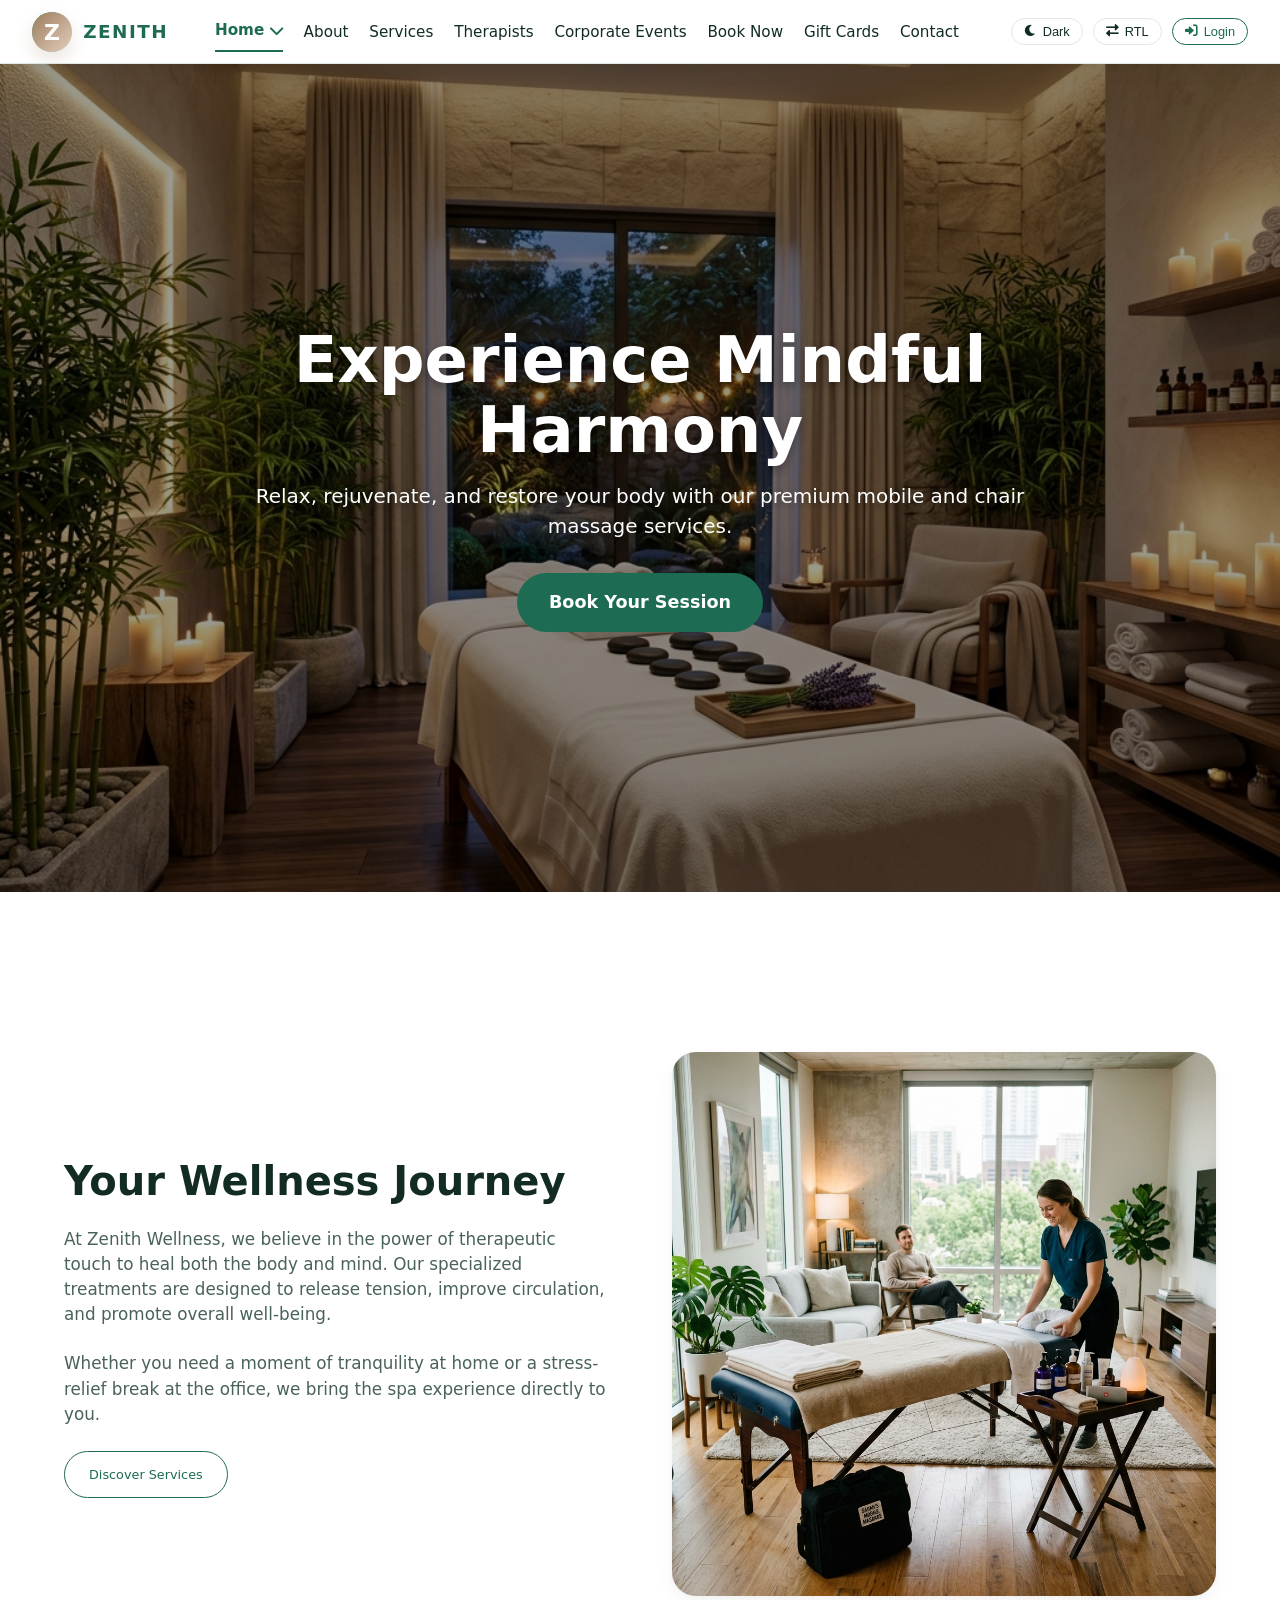
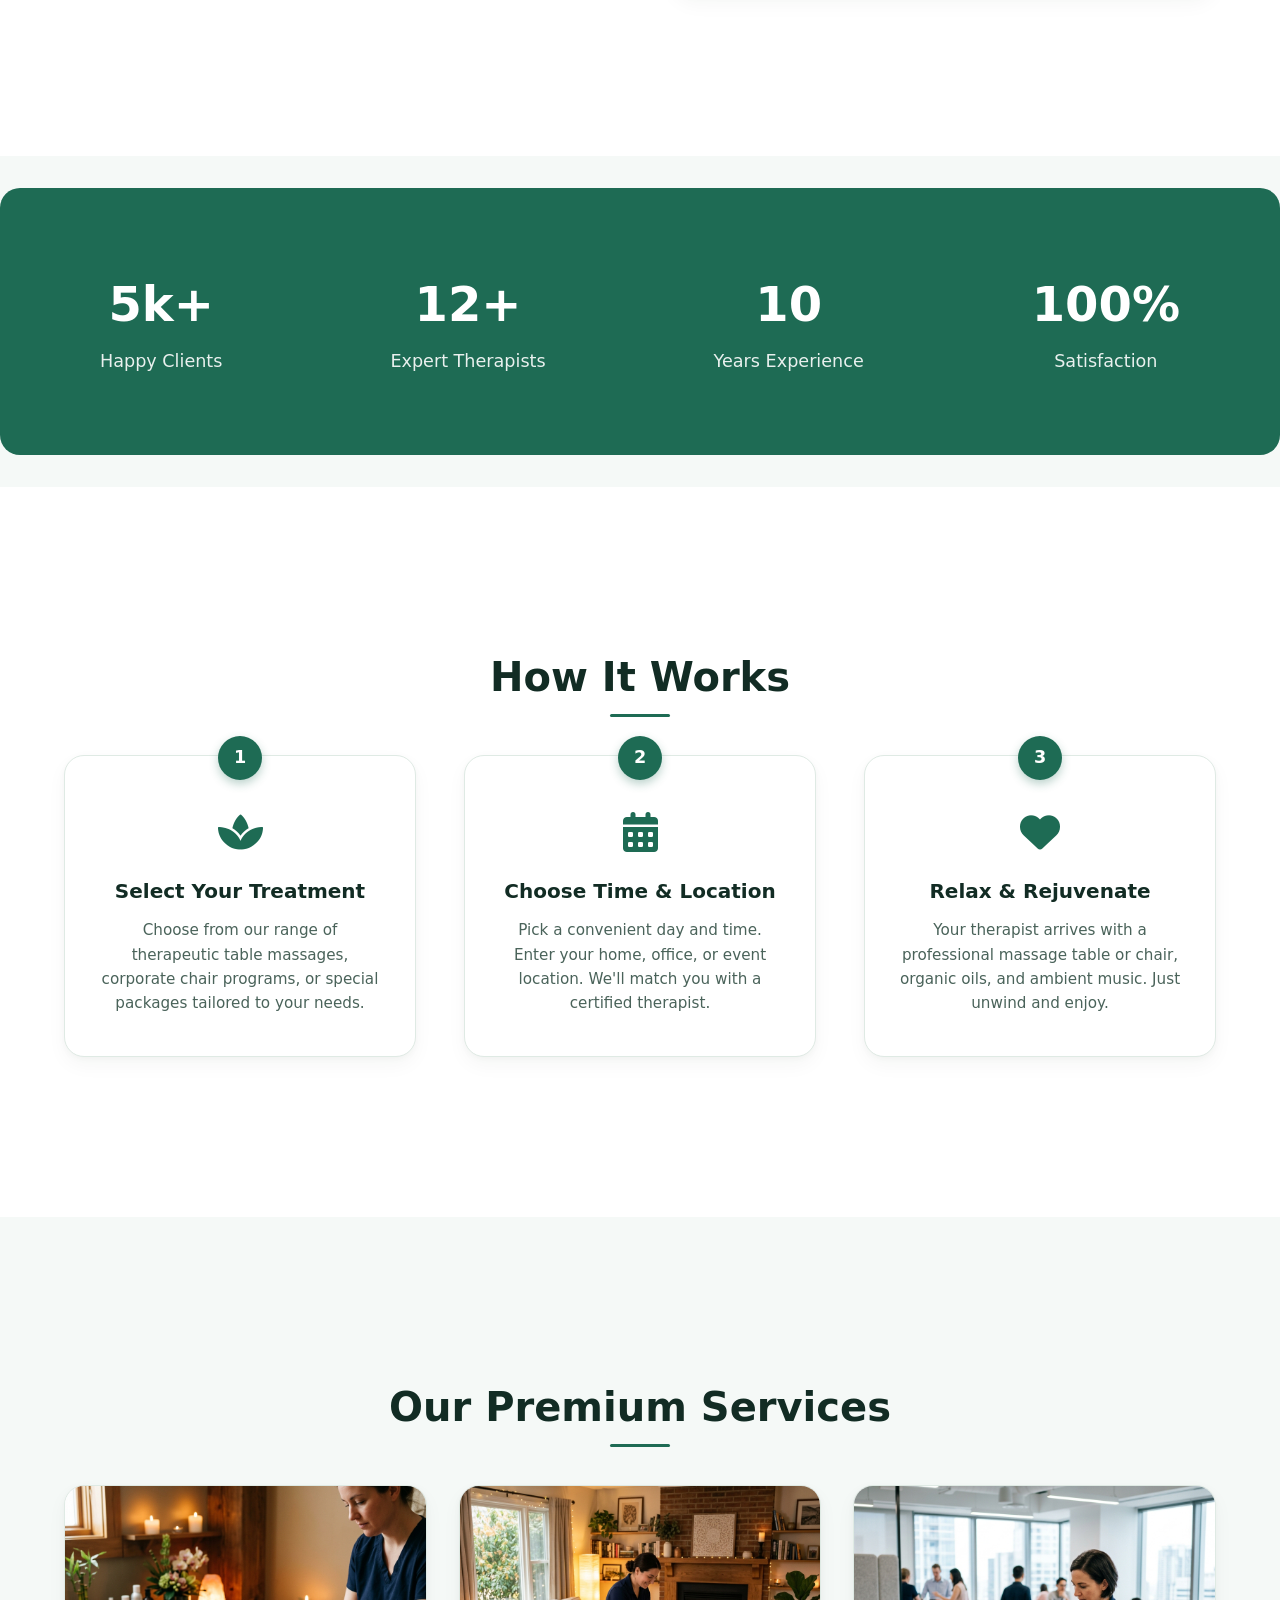
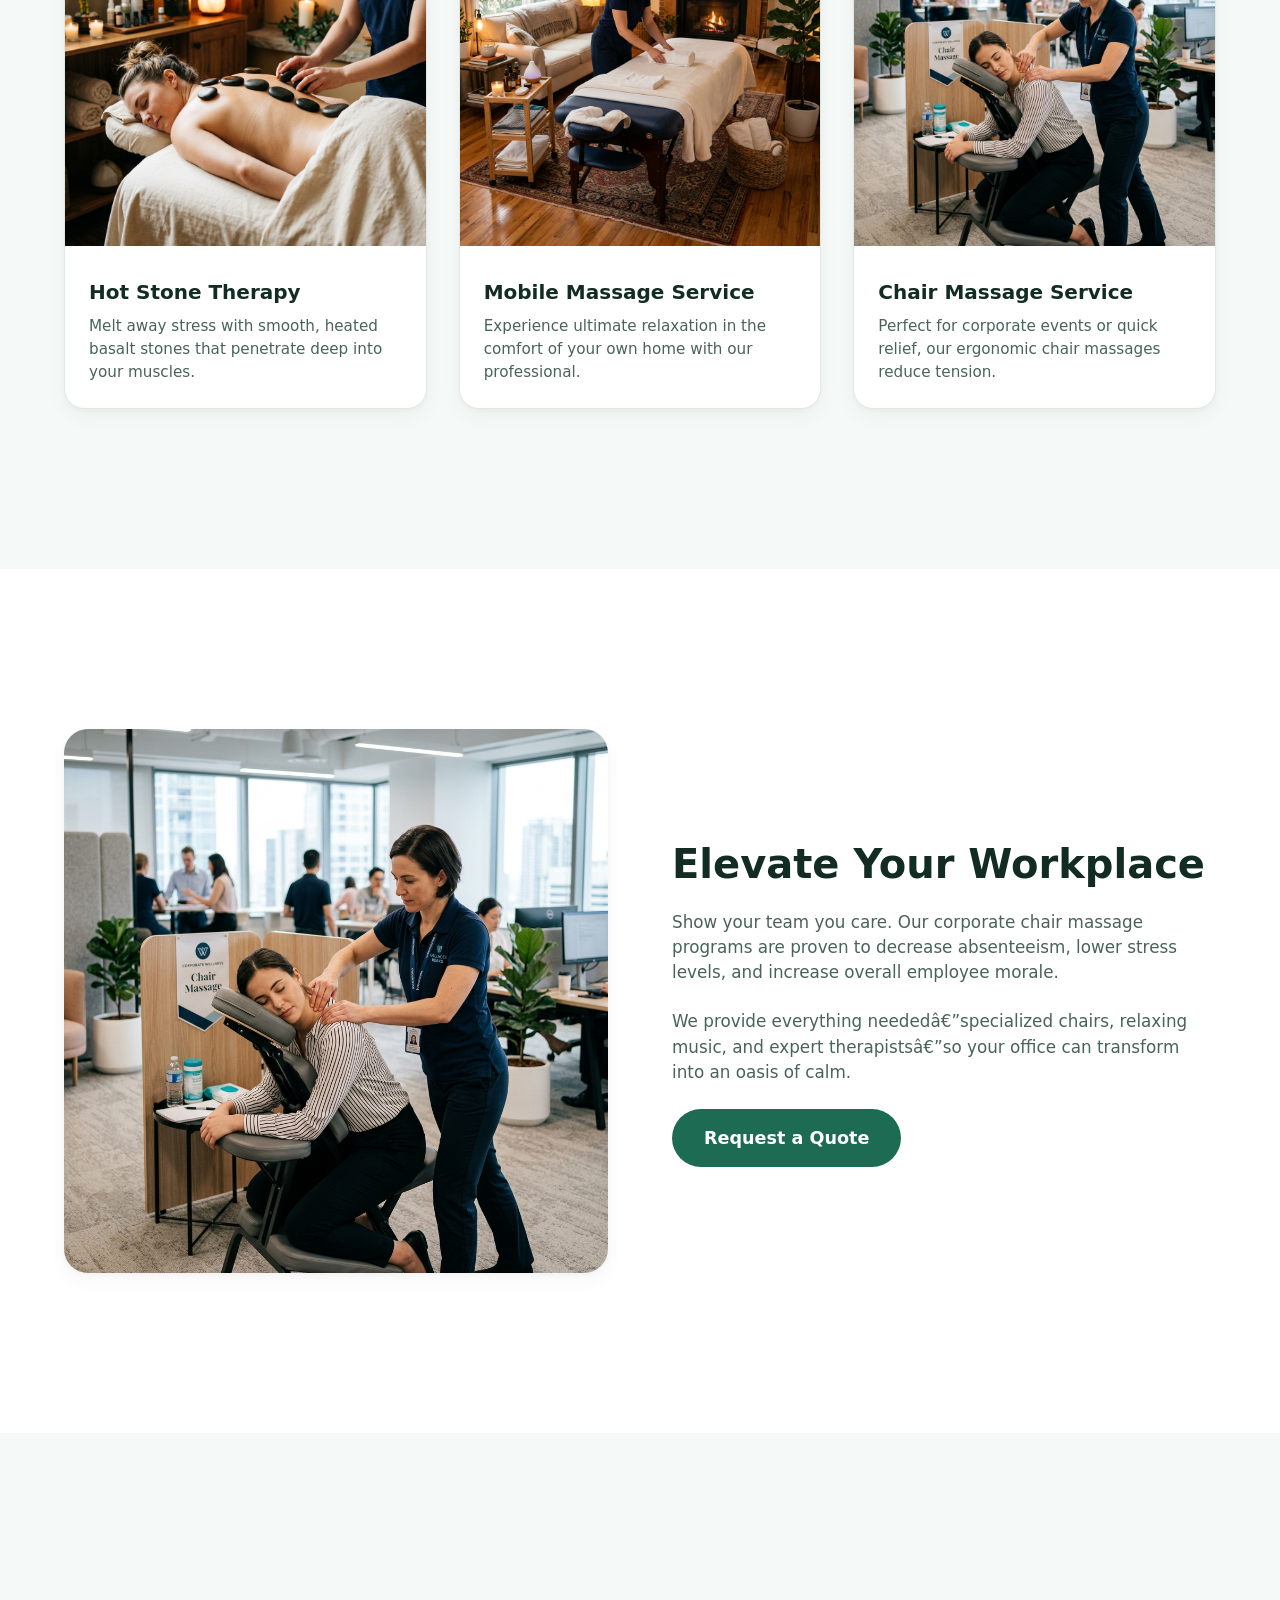
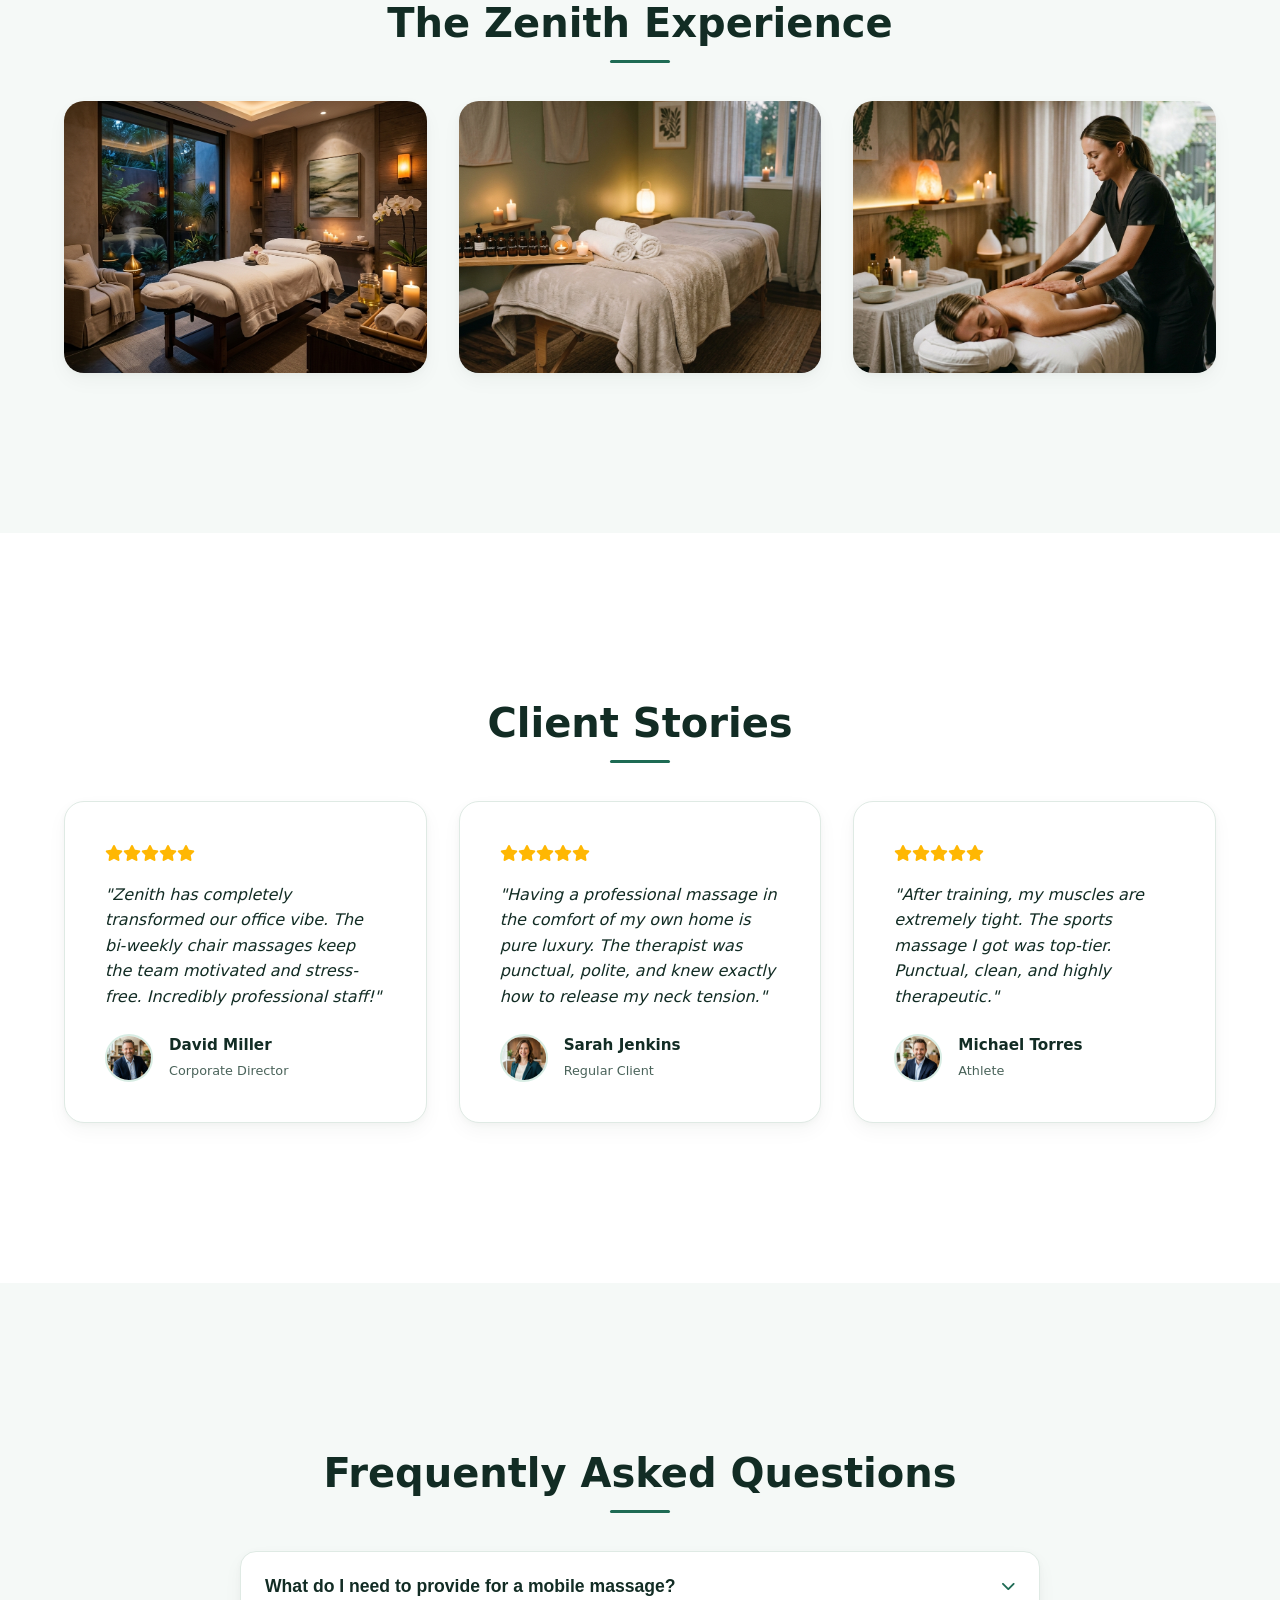
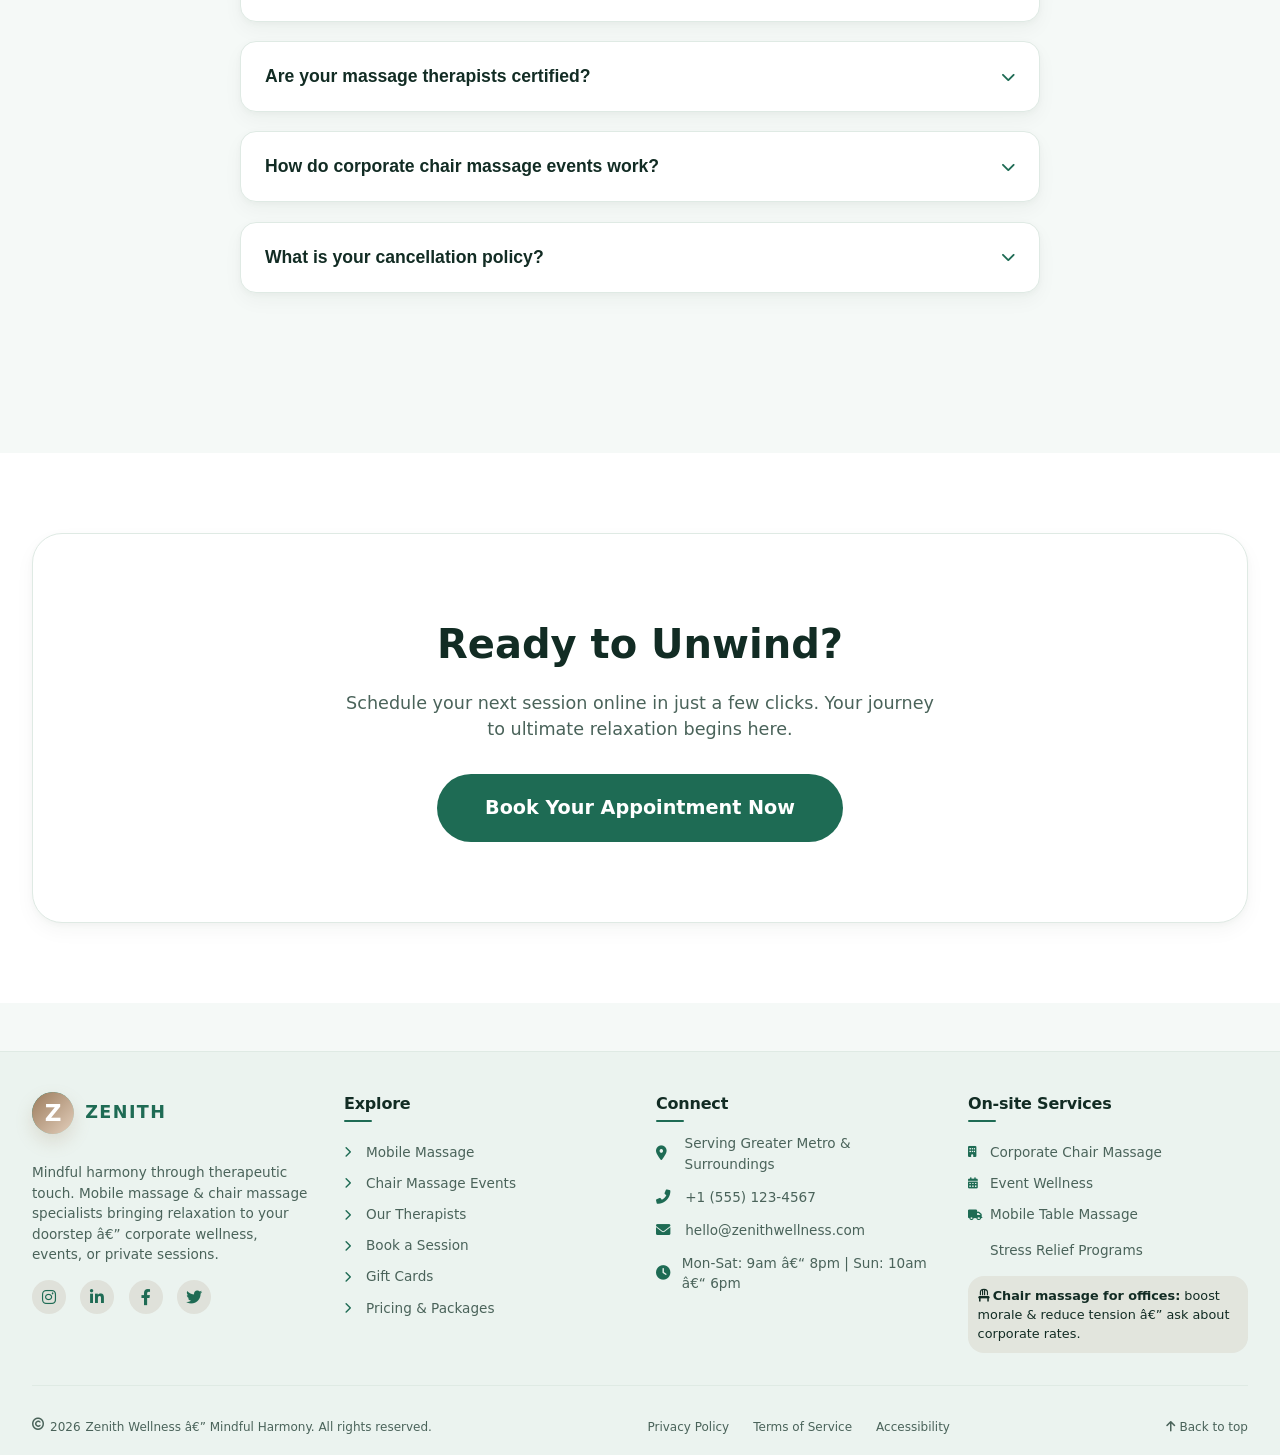
==== commit 6b67cd07: "Updated project" ====
--- a/index.html
+++ b/index.html
@@ -1,4 +1,4 @@
-<!DOCTYPE html>
+﻿<!DOCTYPE html>
 <html lang="en">
 <head>
   <meta charset="UTF-8">
@@ -930,7 +930,7 @@
 <header class="navbar" id="mainNavbar">
   <div class="nav-container">
     <a href="#" class="logo" id="logoLink">
-      <span class="logo-mark"><i class="fas fa-leaf"></i></span>
+      <img src="images/favicon.svg" alt="Zenith Logo" class="logo-mark">
       <span class="logo-text">Zenith</span>
     </a>
     <button class="hamburger" id="hamburgerBtn" aria-label="Menu">
@@ -1073,7 +1073,7 @@
       <div class="split-text">
         <h2>Elevate Your Workplace</h2>
         <p>Show your team you care. Our corporate chair massage programs are proven to decrease absenteeism, lower stress levels, and increase overall employee morale.</p>
-        <p>We provide everything needed—specialized chairs, relaxing music, and expert therapists—so your office can transform into an oasis of calm.</p>
+        <p>We provide everything neededâ€”specialized chairs, relaxing music, and expert therapistsâ€”so your office can transform into an oasis of calm.</p>
         <a href="contact.html" class="btn-primary">Request a Quote</a>
       </div>
     </div>
@@ -1213,11 +1213,11 @@
       <!-- Column 1: Brand + Logo (identical to navbar) -->
       <div class="footer-brand">
         <a href="#" class="footer-logo" id="footerLogoLink">
-          <span class="logo-mark"><i class="fas fa-leaf"></i></span>
+          <img src="images/favicon.svg" alt="Zenith Logo" class="logo-mark">
           <span class="logo-text">Zenith</span>
         </a>
         <p class="footer-description">
-          Mindful harmony through therapeutic touch. Mobile massage & chair massage specialists bringing relaxation to your doorstep — corporate wellness, events, or private sessions.
+          Mindful harmony through therapeutic touch. Mobile massage & chair massage specialists bringing relaxation to your doorstep â€” corporate wellness, events, or private sessions.
         </p>
         <div class="social-links-footer">
           <a href="#" aria-label="Instagram"><i class="fab fa-instagram"></i></a>
@@ -1257,7 +1257,7 @@
         </div>
         <div class="contact-info-item">
           <i class="fas fa-clock"></i>
-          <span>Mon-Sat: 9am – 8pm | Sun: 10am – 6pm</span>
+          <span>Mon-Sat: 9am â€“ 8pm | Sun: 10am â€“ 6pm</span>
         </div>
       </div>
 
@@ -1271,14 +1271,14 @@
           <li><a href="#wellness"><i class="fas fa-hand-spa"></i> Stress Relief Programs</a></li>
         </ul>
         <div style="margin-top: 1rem; background: rgba(155, 123, 92, 0.12); padding: 0.6rem; border-radius: 16px; font-size: 0.8rem;">
-          <i class="fas fa-chair"></i> <strong>Chair massage for offices:</strong> boost morale & reduce tension — ask about corporate rates.
+          <i class="fas fa-chair"></i> <strong>Chair massage for offices:</strong> boost morale & reduce tension â€” ask about corporate rates.
         </div>
       </div>
     </div>
 
     <div class="footer-bottom">
       <div class="copyright">
-        <i class="far fa-copyright"></i> <span id="currentYear"></span> Zenith Wellness — Mindful Harmony. All rights reserved.
+        <i class="far fa-copyright"></i> <span id="currentYear"></span> Zenith Wellness â€” Mindful Harmony. All rights reserved.
       </div>
       <div class="legal-links">
         <a href="#">Privacy Policy</a>
@@ -1479,3 +1479,4 @@
 </script>
 </body>
 </html>
+
--- a/responsive.css
+++ b/responsive.css
@@ -5,7 +5,7 @@
 
 /* 1. Global Reset & Responsiveness Safeguards */
 html, body {
-  overflow-x: hidden !important;
+  overflow-x: clip !important;
   max-width: 100% !important;
   width: 100% !important;
   box-sizing: border-box !important;
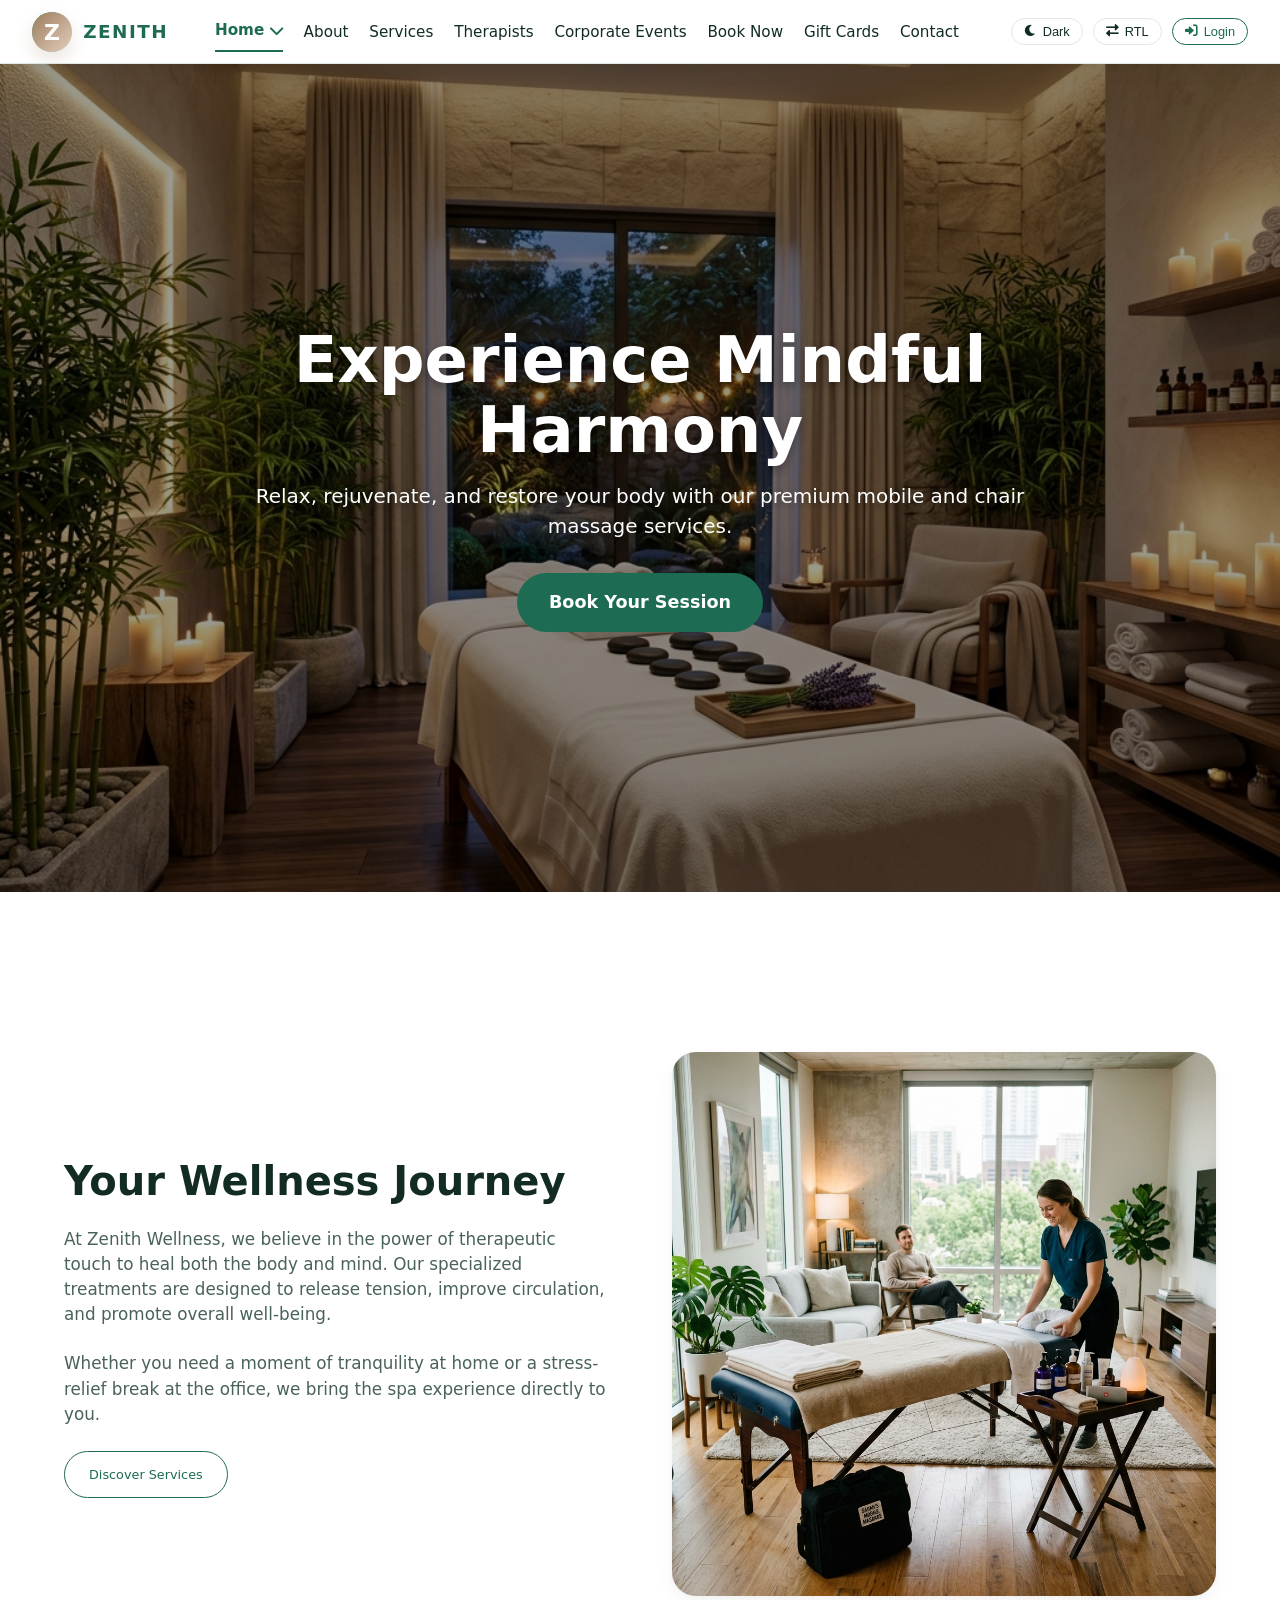
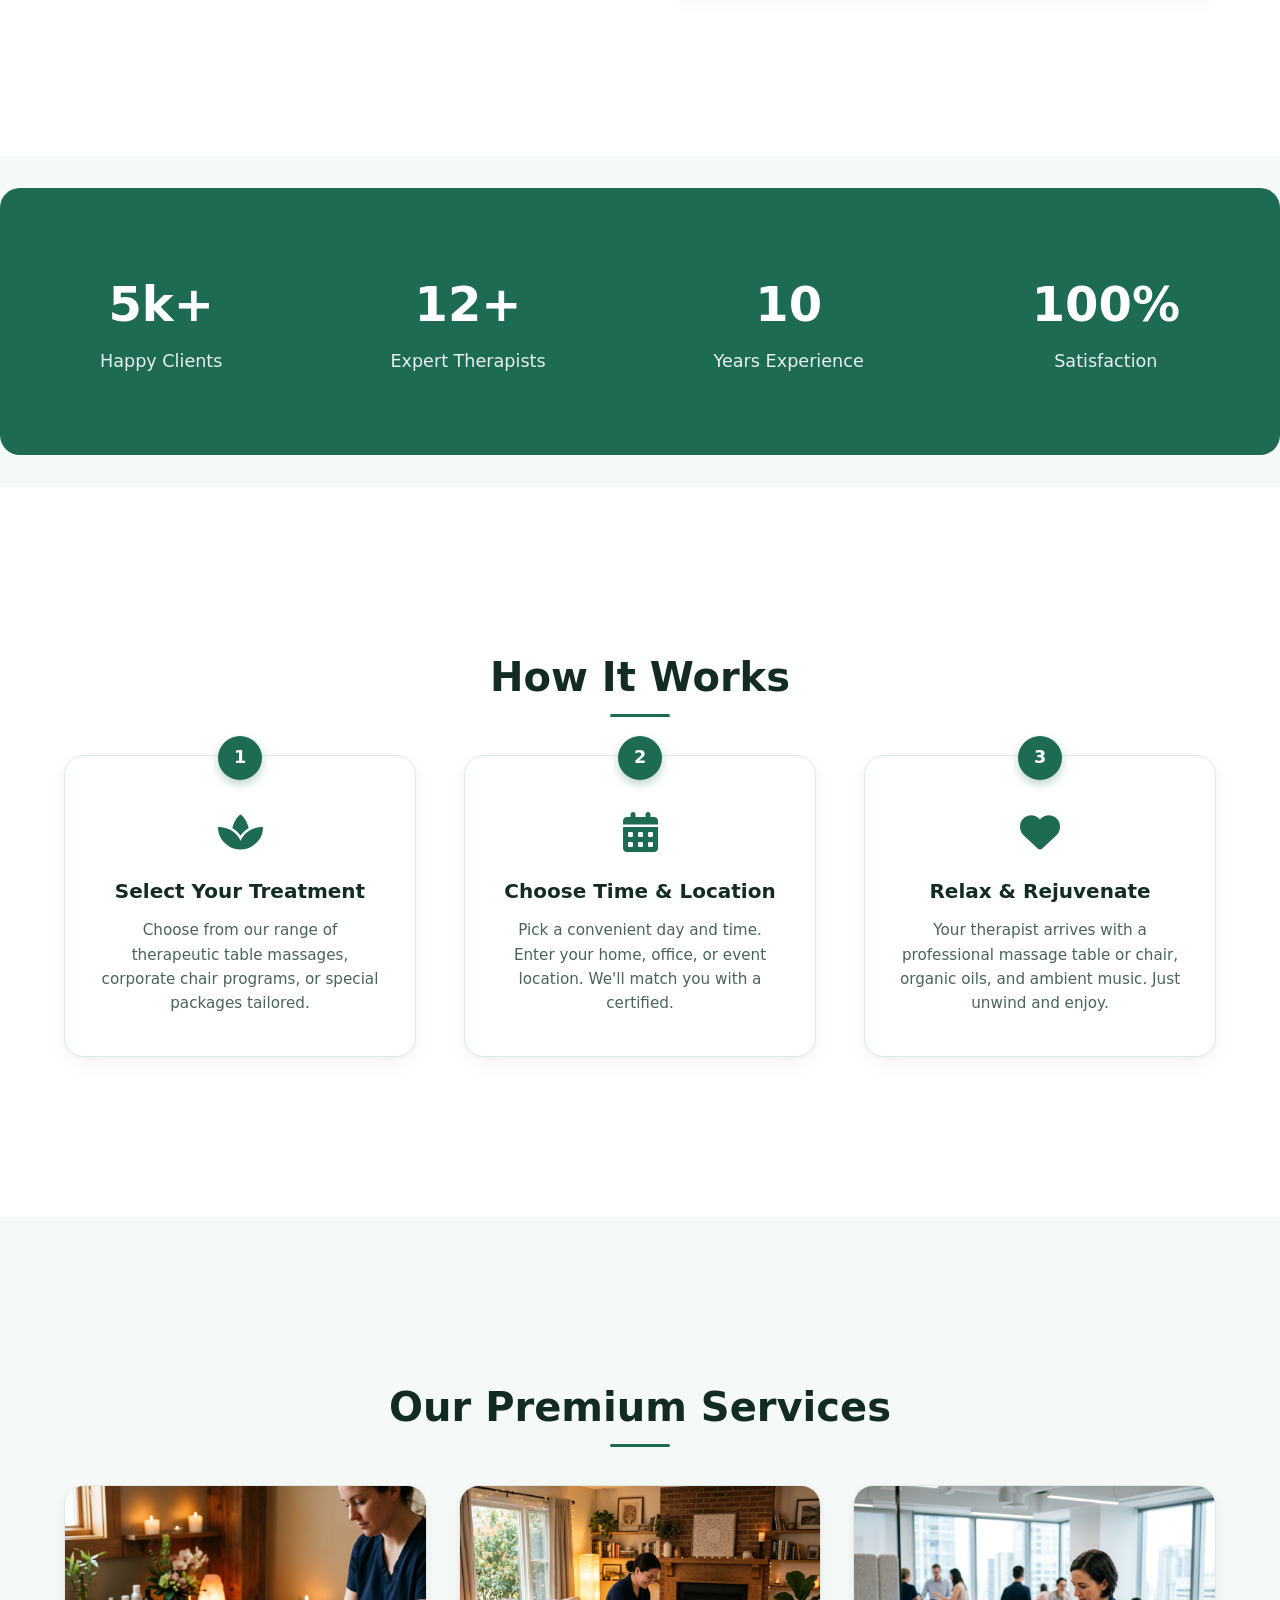
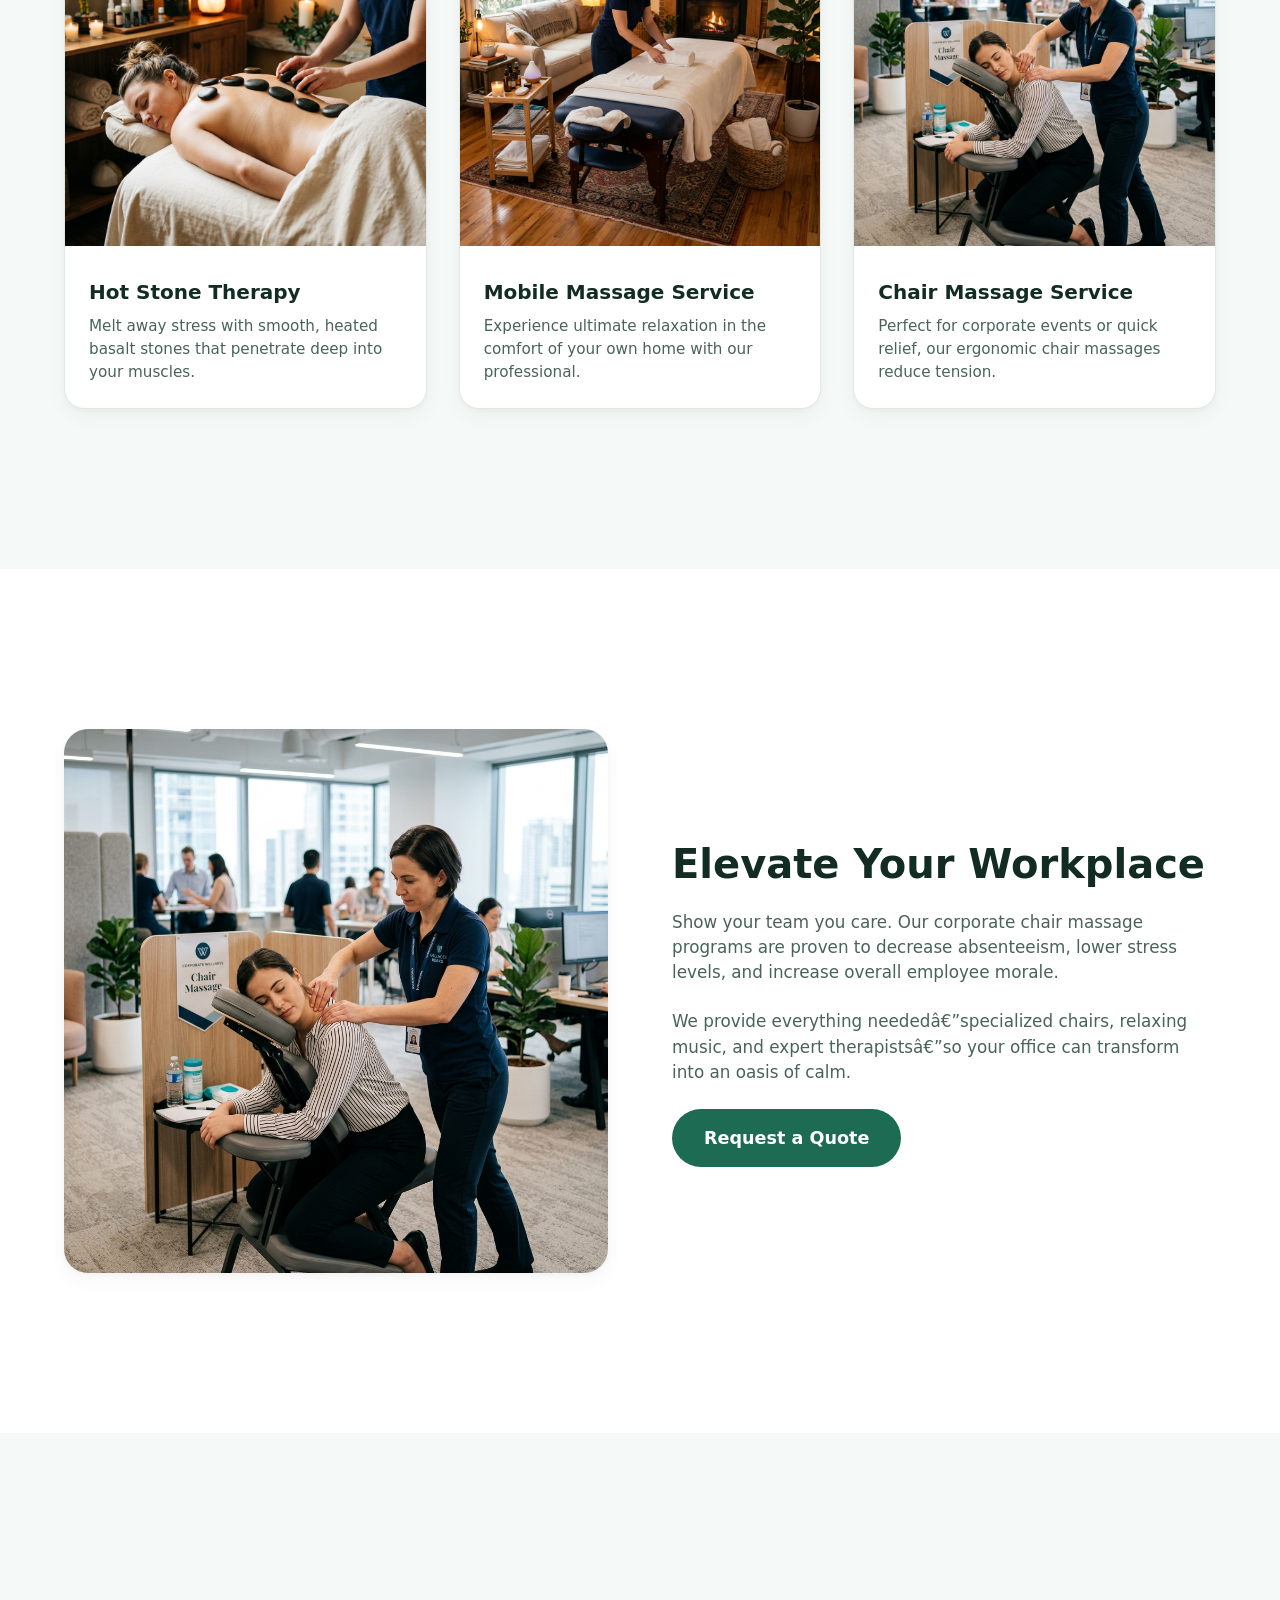
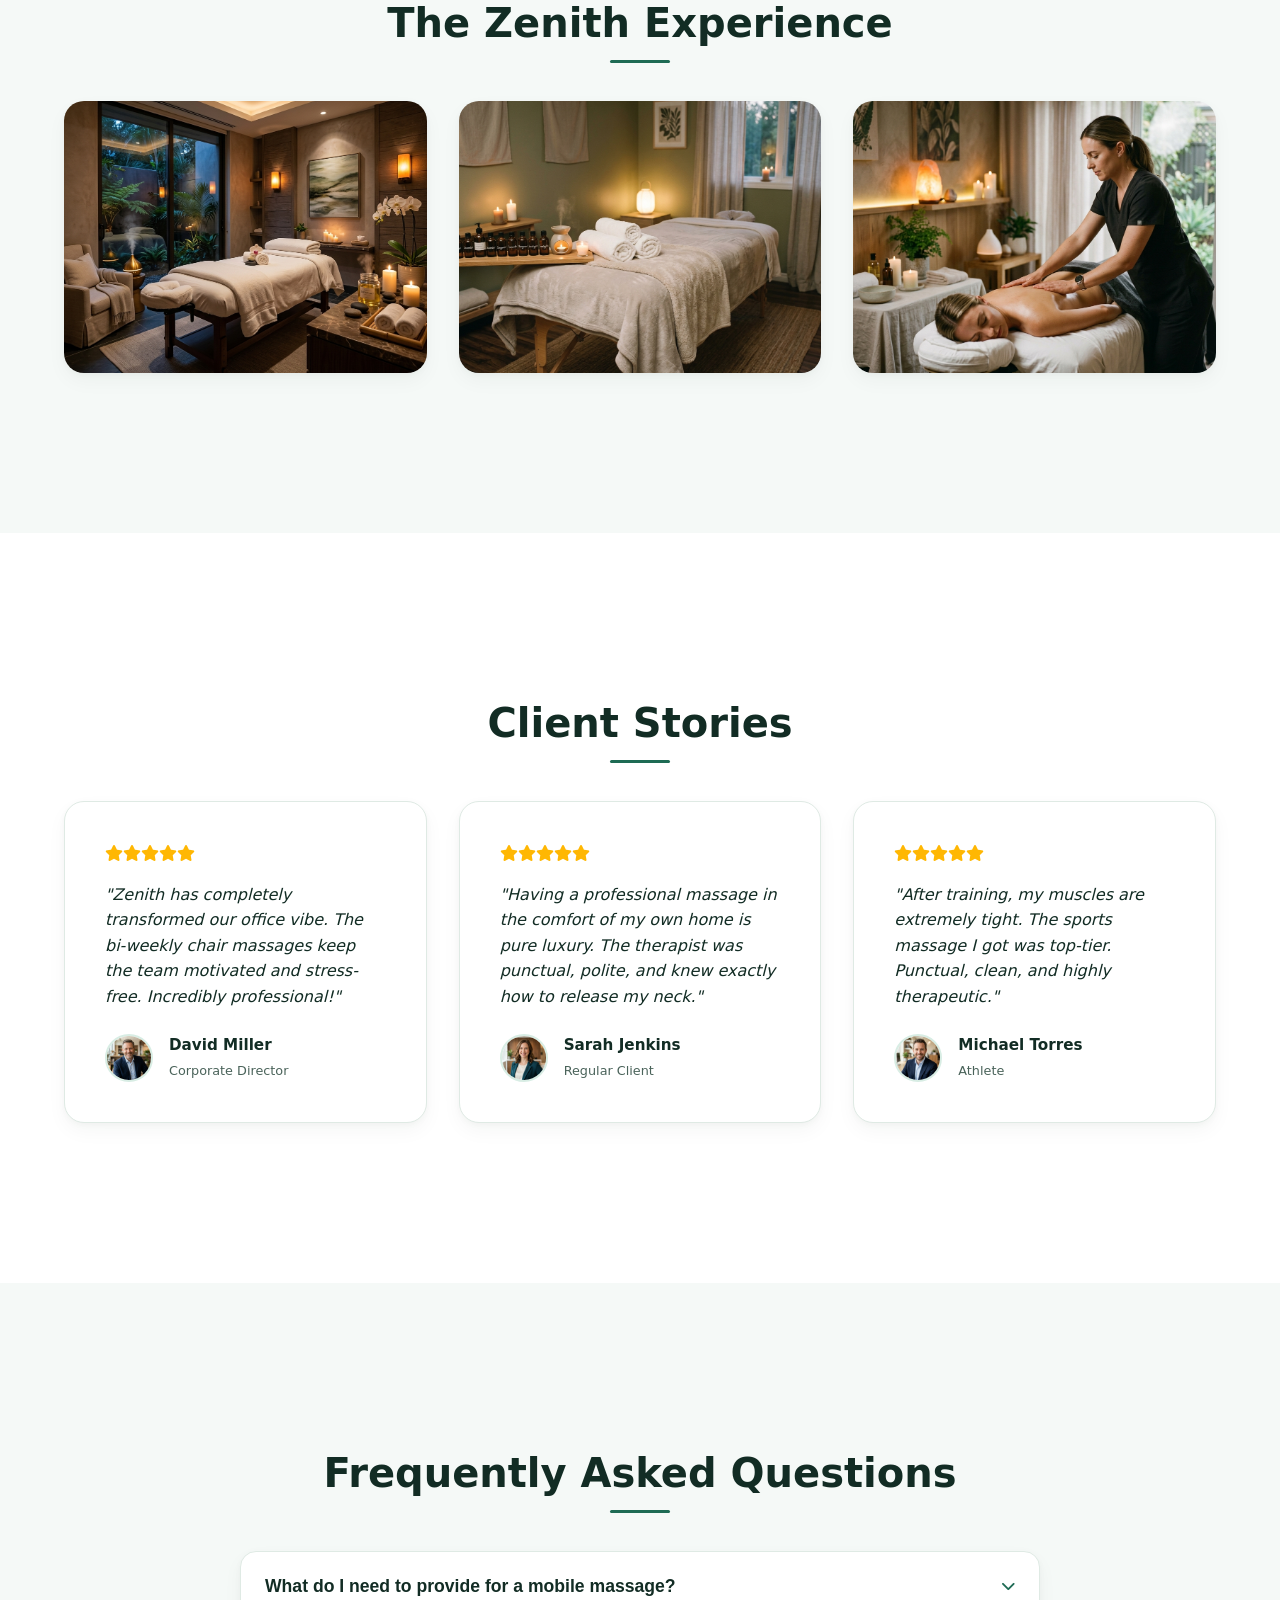
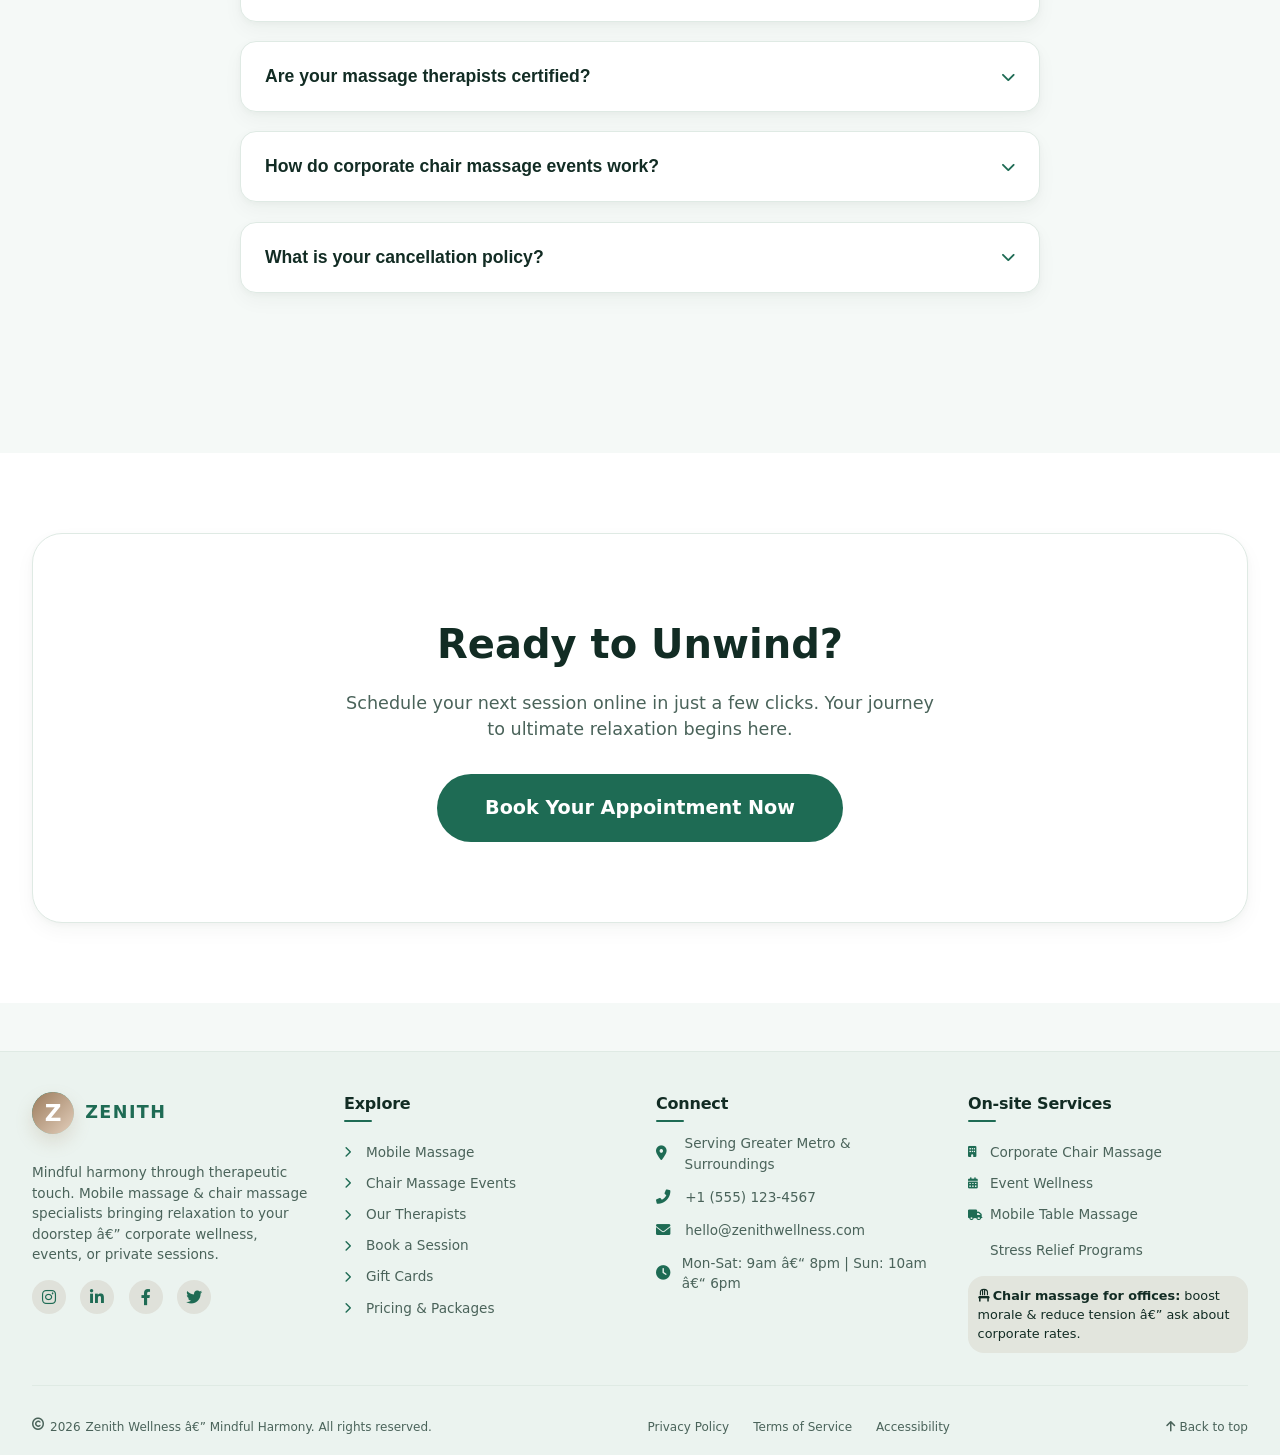
==== commit f299af67: "Updated project" ====
--- a/index.html
+++ b/index.html
@@ -1016,13 +1016,13 @@
           <div class="process-step-num">1</div>
           <i class="fas fa-spa process-icon"></i>
           <h3>Select Your Treatment</h3>
-          <p>Choose from our range of therapeutic table massages, corporate chair programs, or special packages tailored to your needs.</p>
+          <p>Choose from our range of therapeutic table massages, corporate chair programs, or special packages tailored.</p>
         </div>
         <div class="process-step">
           <div class="process-step-num">2</div>
           <i class="fas fa-calendar-alt process-icon"></i>
           <h3>Choose Time & Location</h3>
-          <p>Pick a convenient day and time. Enter your home, office, or event location. We'll match you with a certified therapist.</p>
+          <p>Pick a convenient day and time. Enter your home, office, or event location. We'll match you with a certified.</p>
         </div>
         <div class="process-step">
           <div class="process-step-num">3</div>
@@ -1107,7 +1107,7 @@
             <div class="testimonial-stars">
               <i class="fas fa-star"></i><i class="fas fa-star"></i><i class="fas fa-star"></i><i class="fas fa-star"></i><i class="fas fa-star"></i>
             </div>
-            <p class="testimonial-text">"Zenith has completely transformed our office vibe. The bi-weekly chair massages keep the team motivated and stress-free. Incredibly professional staff!"</p>
+            <p class="testimonial-text">"Zenith has completely transformed our office vibe. The bi-weekly chair massages keep the team motivated and stress-free. Incredibly professional!"</p>
           </div>
           <div class="testimonial-author">
             <img src="images/david_m.png" alt="David M." class="testimonial-author-img">
@@ -1122,7 +1122,7 @@
             <div class="testimonial-stars">
               <i class="fas fa-star"></i><i class="fas fa-star"></i><i class="fas fa-star"></i><i class="fas fa-star"></i><i class="fas fa-star"></i>
             </div>
-            <p class="testimonial-text">"Having a professional massage in the comfort of my own home is pure luxury. The therapist was punctual, polite, and knew exactly how to release my neck tension."</p>
+            <p class="testimonial-text">"Having a professional massage in the comfort of my own home is pure luxury. The therapist was punctual, polite, and knew exactly how to release my neck."</p>
           </div>
           <div class="testimonial-author">
             <img src="images/sarah_j.png" alt="Sarah J." class="testimonial-author-img">
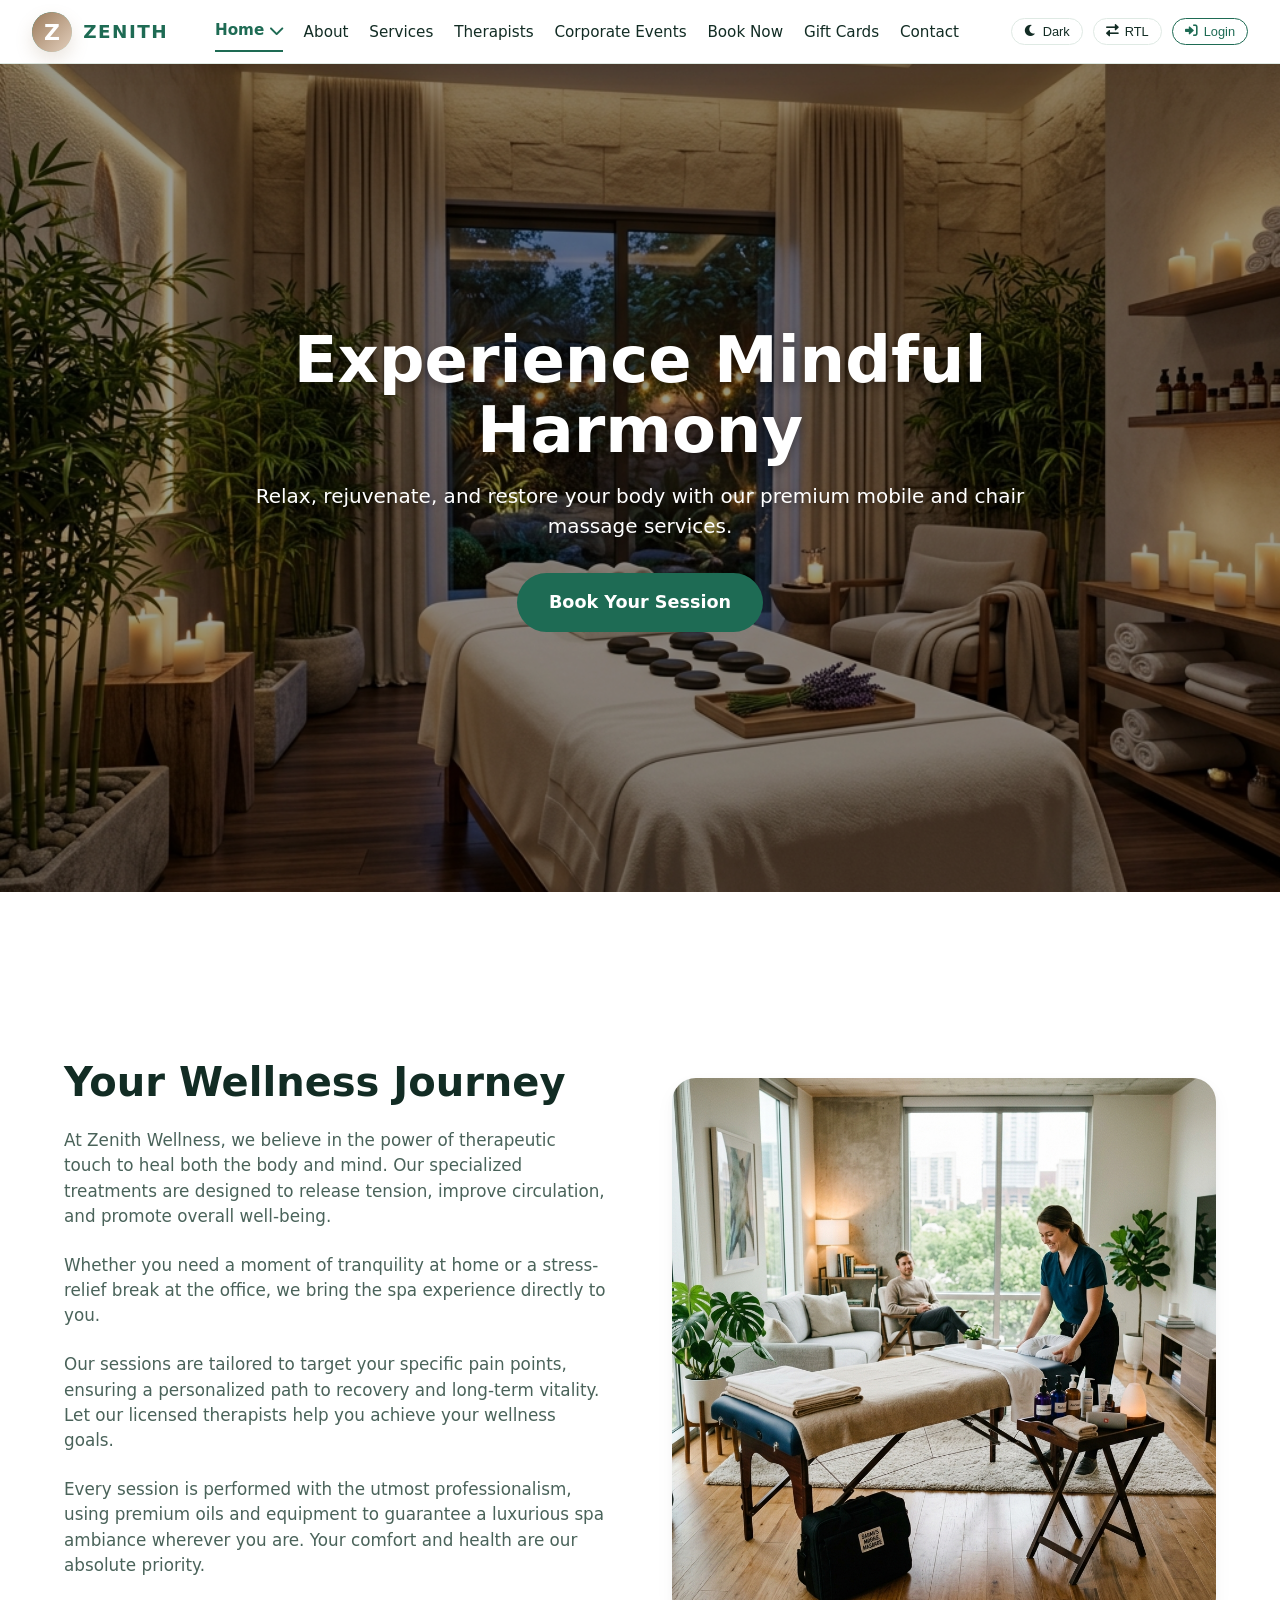
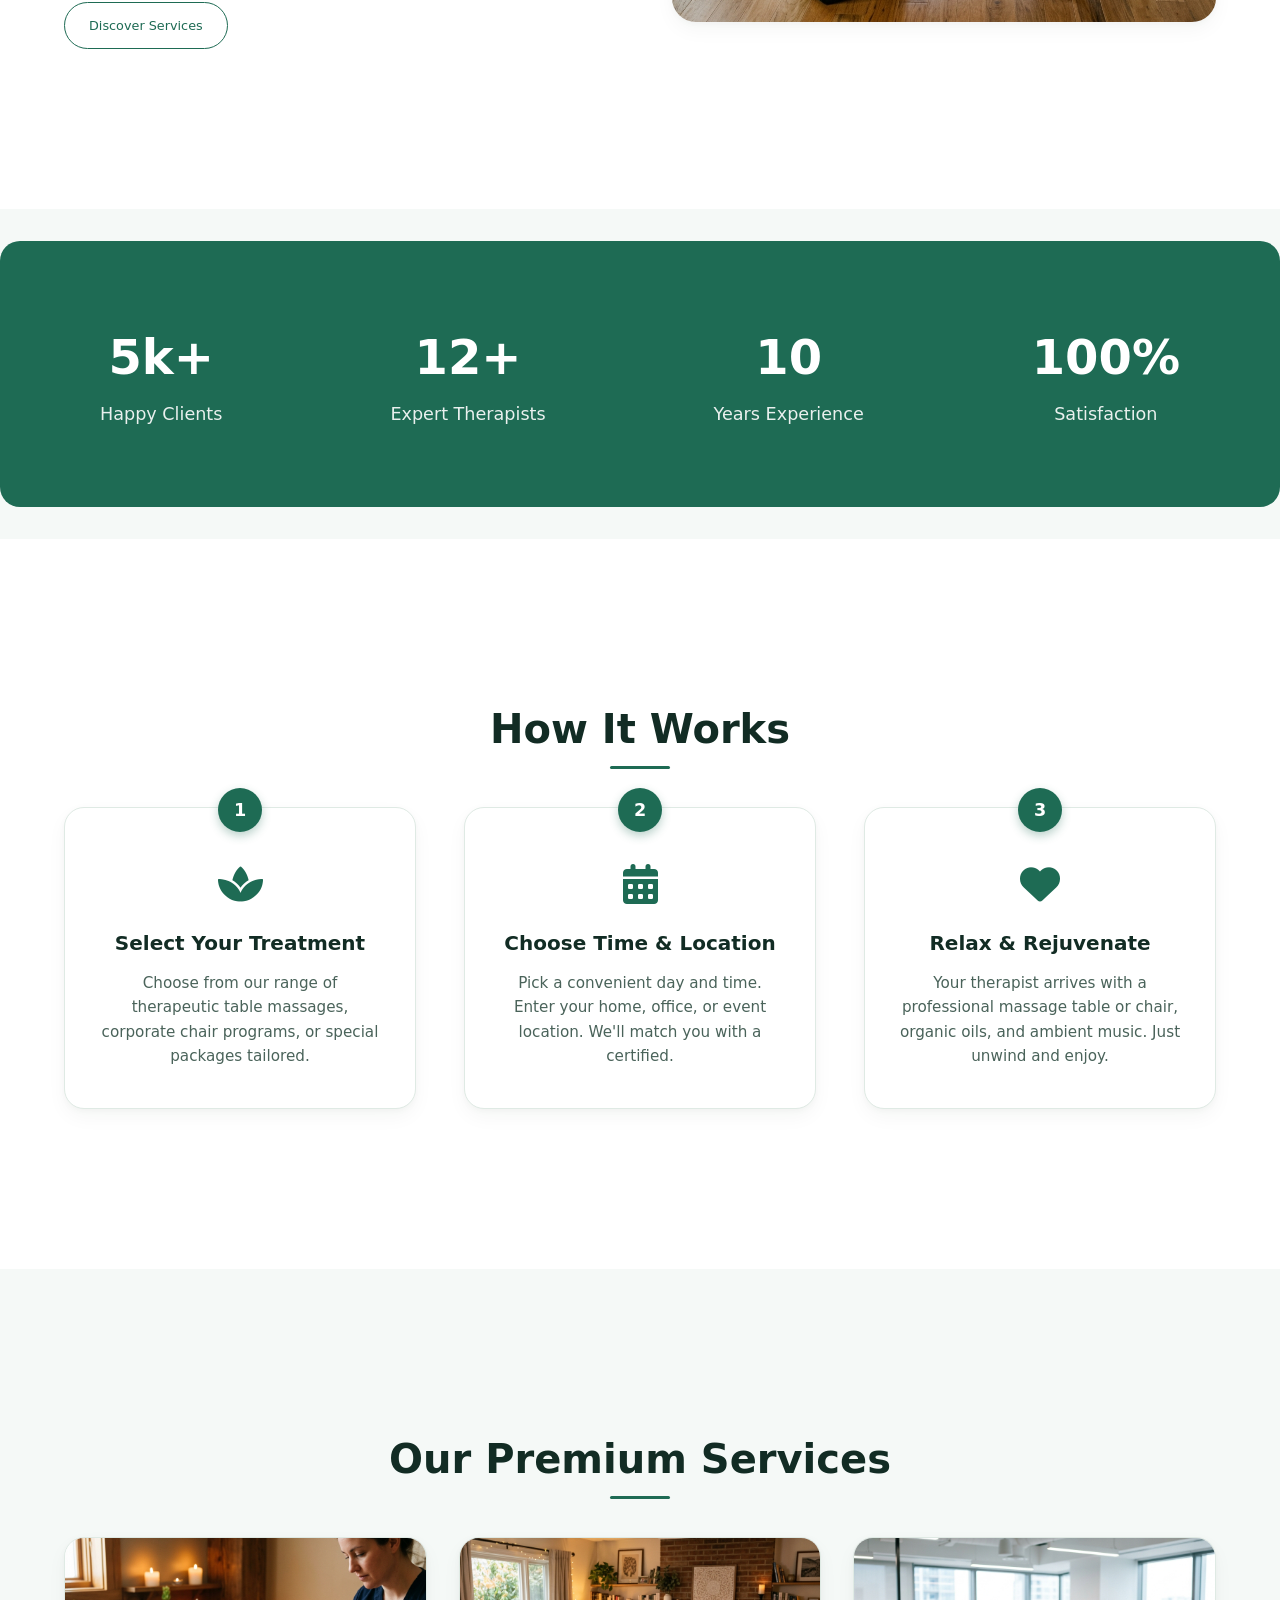
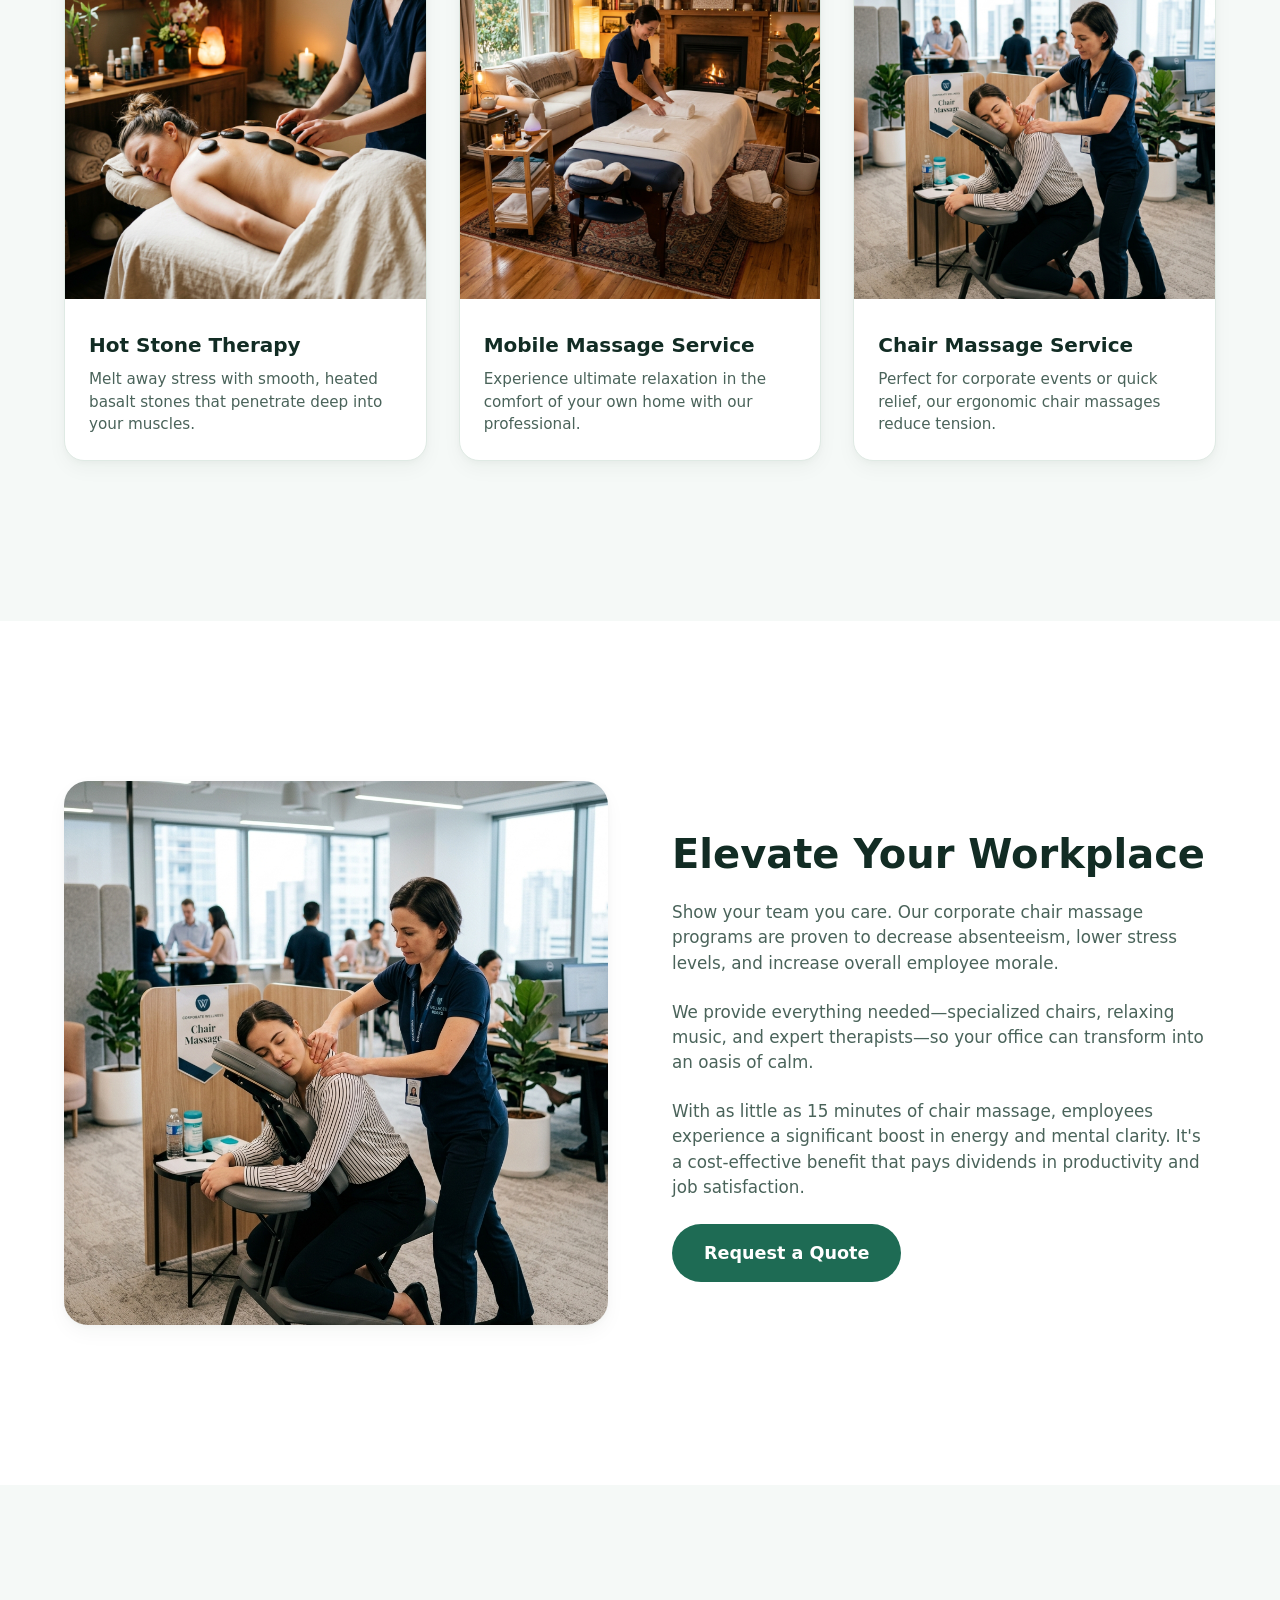
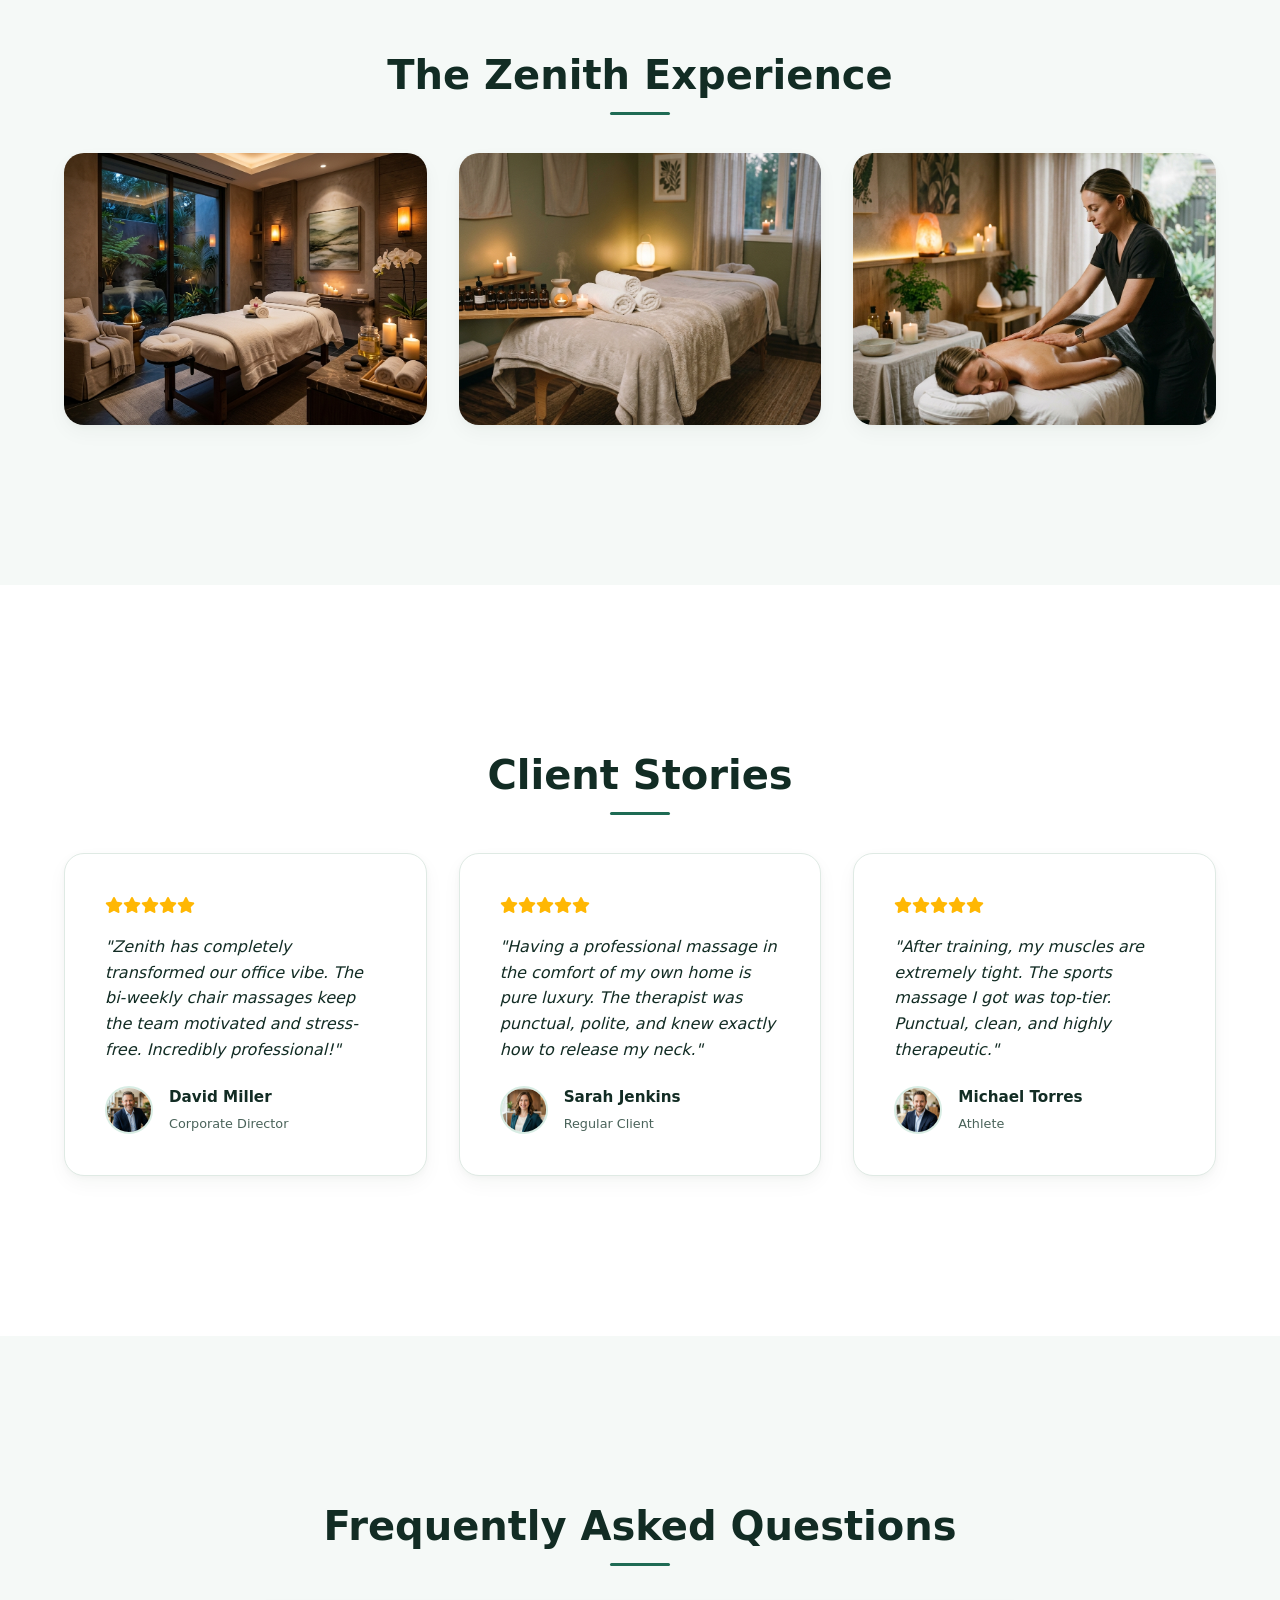
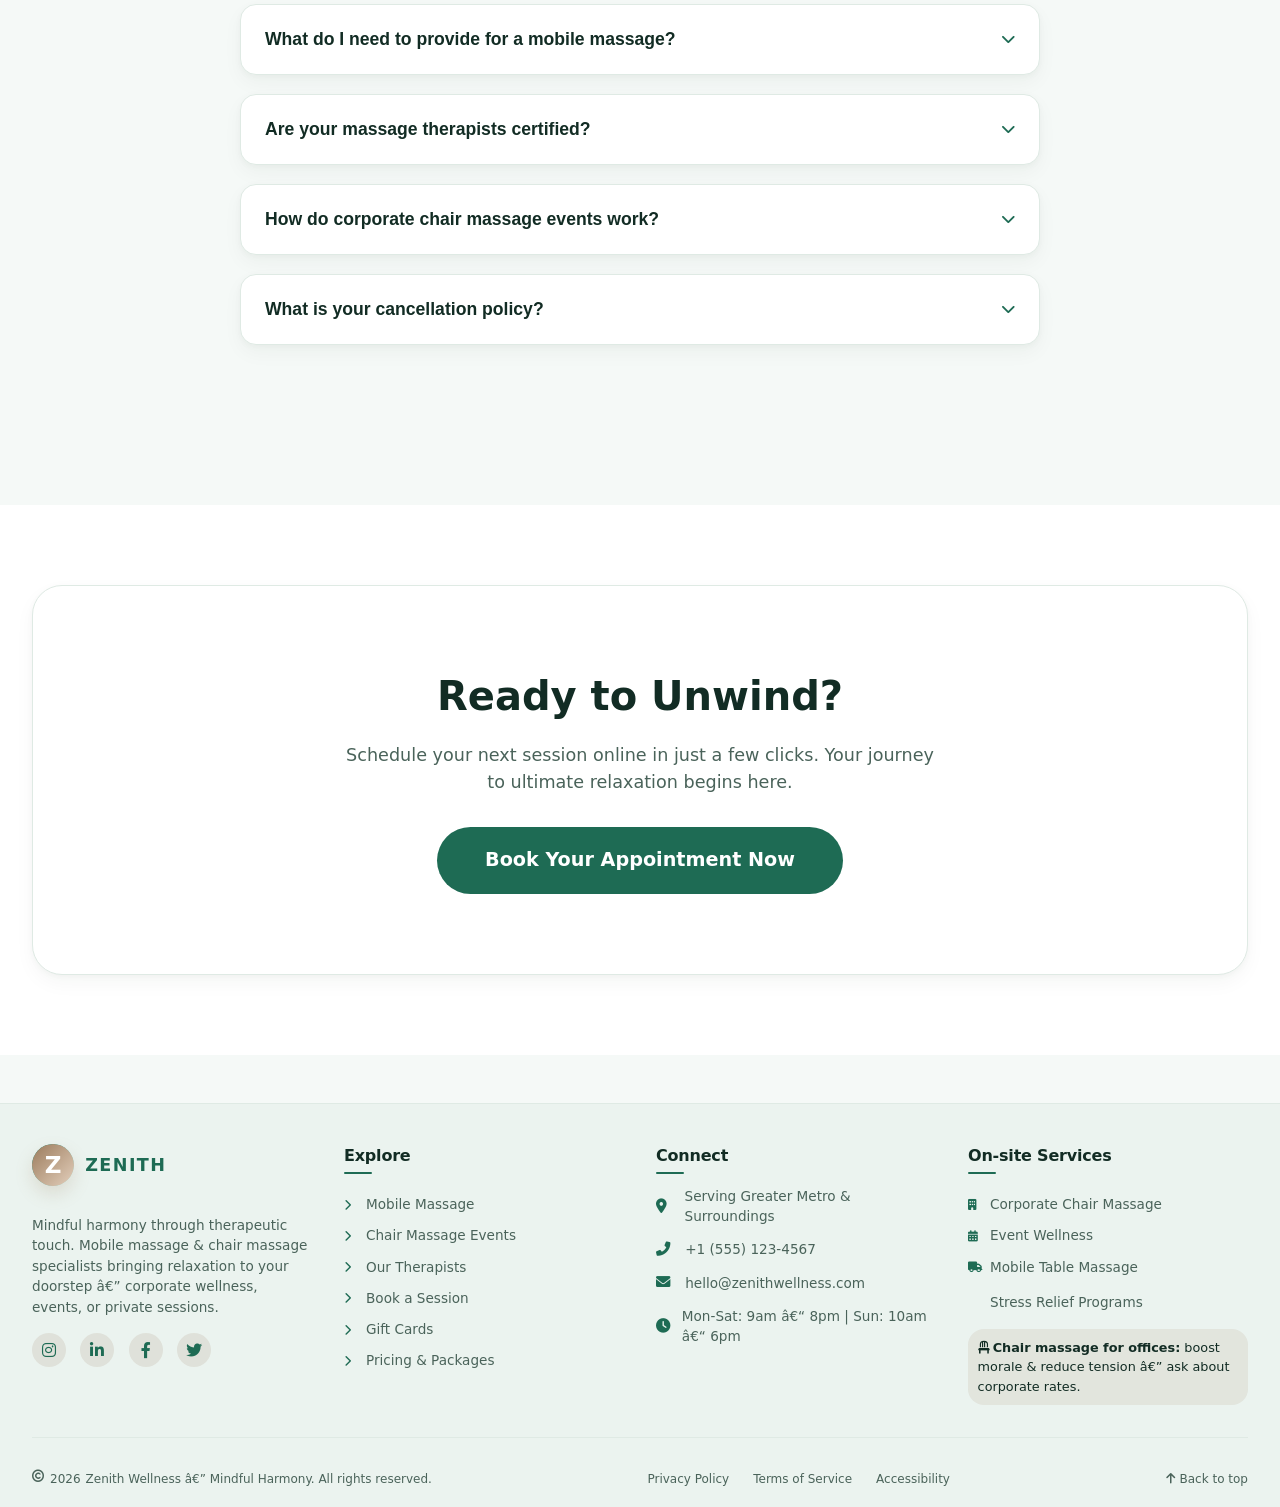
==== commit 02c73452: "Updated project" ====
--- a/index.html
+++ b/index.html
@@ -1,4 +1,4 @@
-﻿<!DOCTYPE html>
+<!DOCTYPE html>
 <html lang="en">
 <head>
   <meta charset="UTF-8">
@@ -981,6 +981,8 @@
         <h2>Your Wellness Journey</h2>
         <p>At Zenith Wellness, we believe in the power of therapeutic touch to heal both the body and mind. Our specialized treatments are designed to release tension, improve circulation, and promote overall well-being.</p>
         <p>Whether you need a moment of tranquility at home or a stress-relief break at the office, we bring the spa experience directly to you.</p>
+        <p>Our sessions are tailored to target your specific pain points, ensuring a personalized path to recovery and long-term vitality. Let our licensed therapists help you achieve your wellness goals.</p>
+        <p>Every session is performed with the utmost professionalism, using premium oils and equipment to guarantee a luxurious spa ambiance wherever you are. Your comfort and health are our absolute priority.</p>
         <a href="services.html" class="btn-outline" style="padding: 0.8rem 1.5rem; text-decoration: none;">Discover Services</a>
       </div>
       <img src="images/mobile_setup.png" alt="Mobile Massage Table Setup" class="split-img">
@@ -1073,7 +1075,8 @@
       <div class="split-text">
         <h2>Elevate Your Workplace</h2>
         <p>Show your team you care. Our corporate chair massage programs are proven to decrease absenteeism, lower stress levels, and increase overall employee morale.</p>
-        <p>We provide everything neededâ€”specialized chairs, relaxing music, and expert therapistsâ€”so your office can transform into an oasis of calm.</p>
+        <p>We provide everything needed—specialized chairs, relaxing music, and expert therapists—so your office can transform into an oasis of calm.</p>
+        <p>With as little as 15 minutes of chair massage, employees experience a significant boost in energy and mental clarity. It's a cost-effective benefit that pays dividends in productivity and job satisfaction.</p>
         <a href="contact.html" class="btn-primary">Request a Quote</a>
       </div>
     </div>
